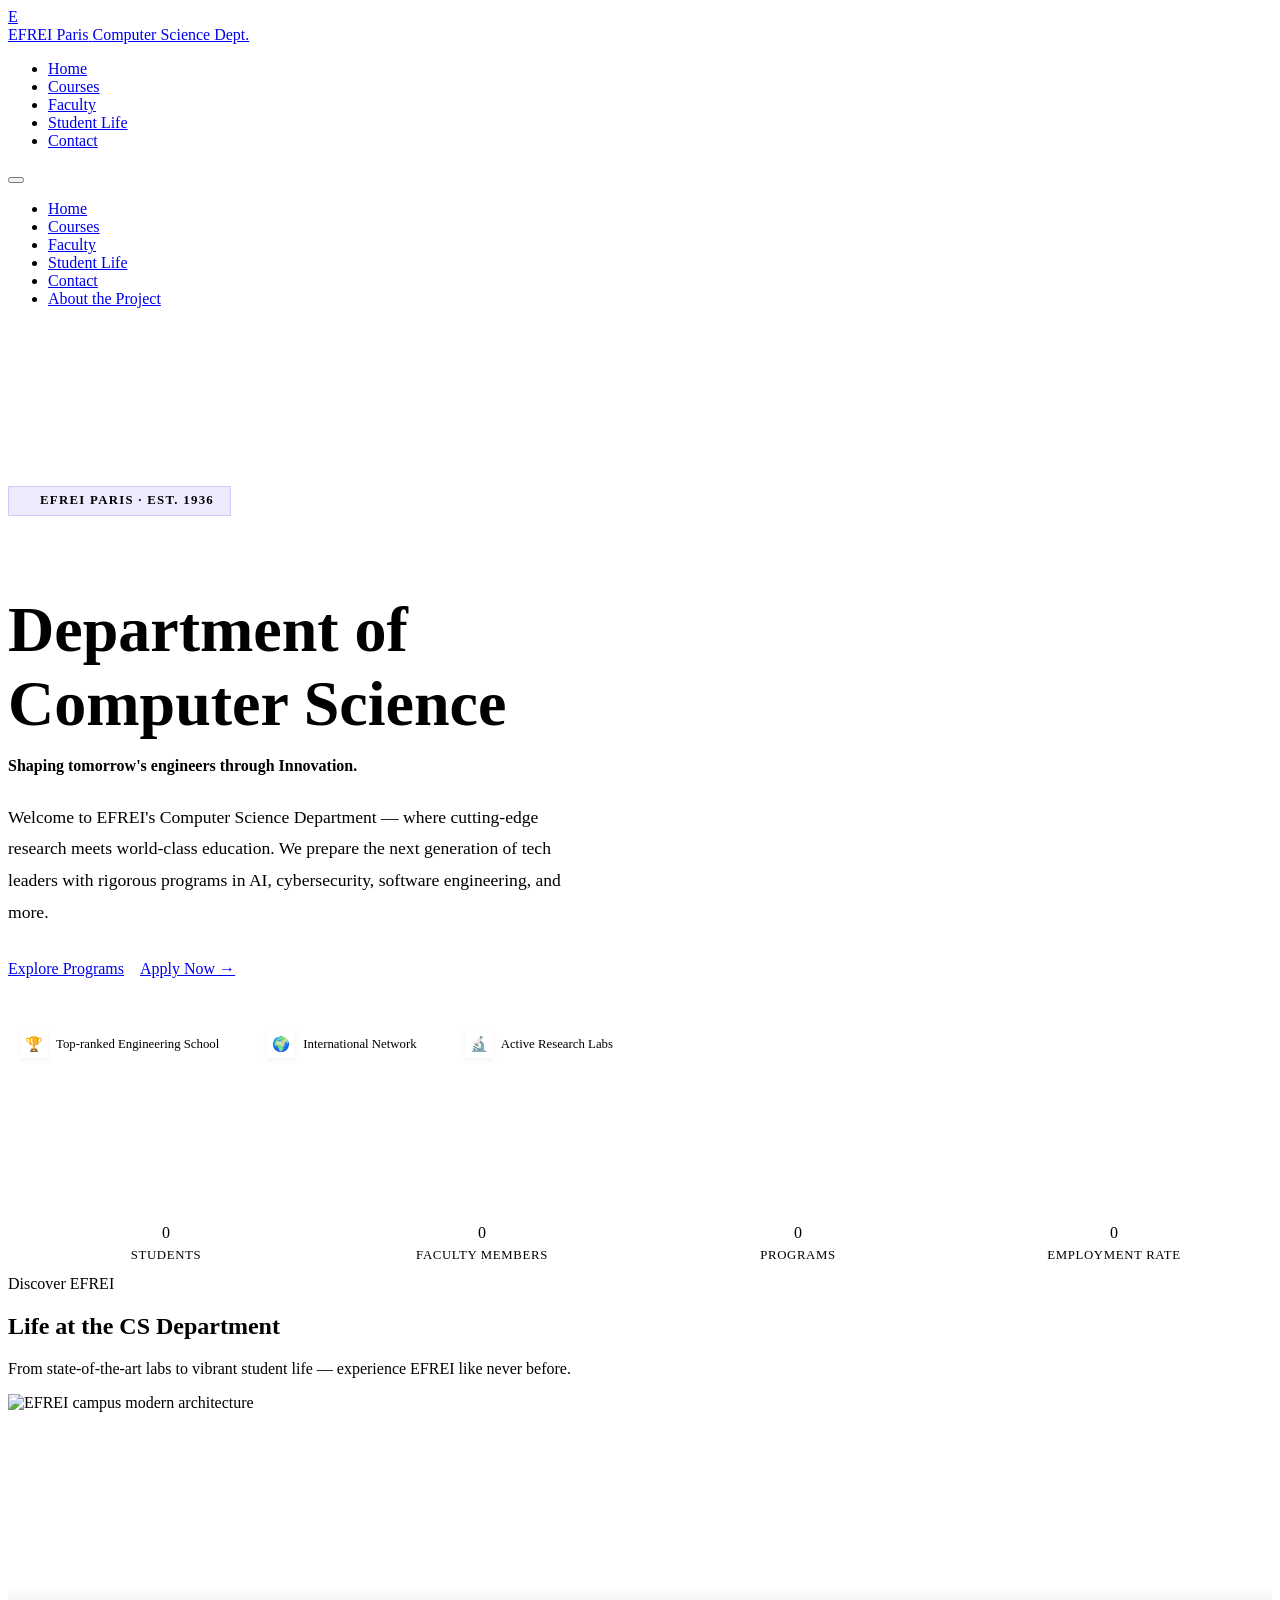
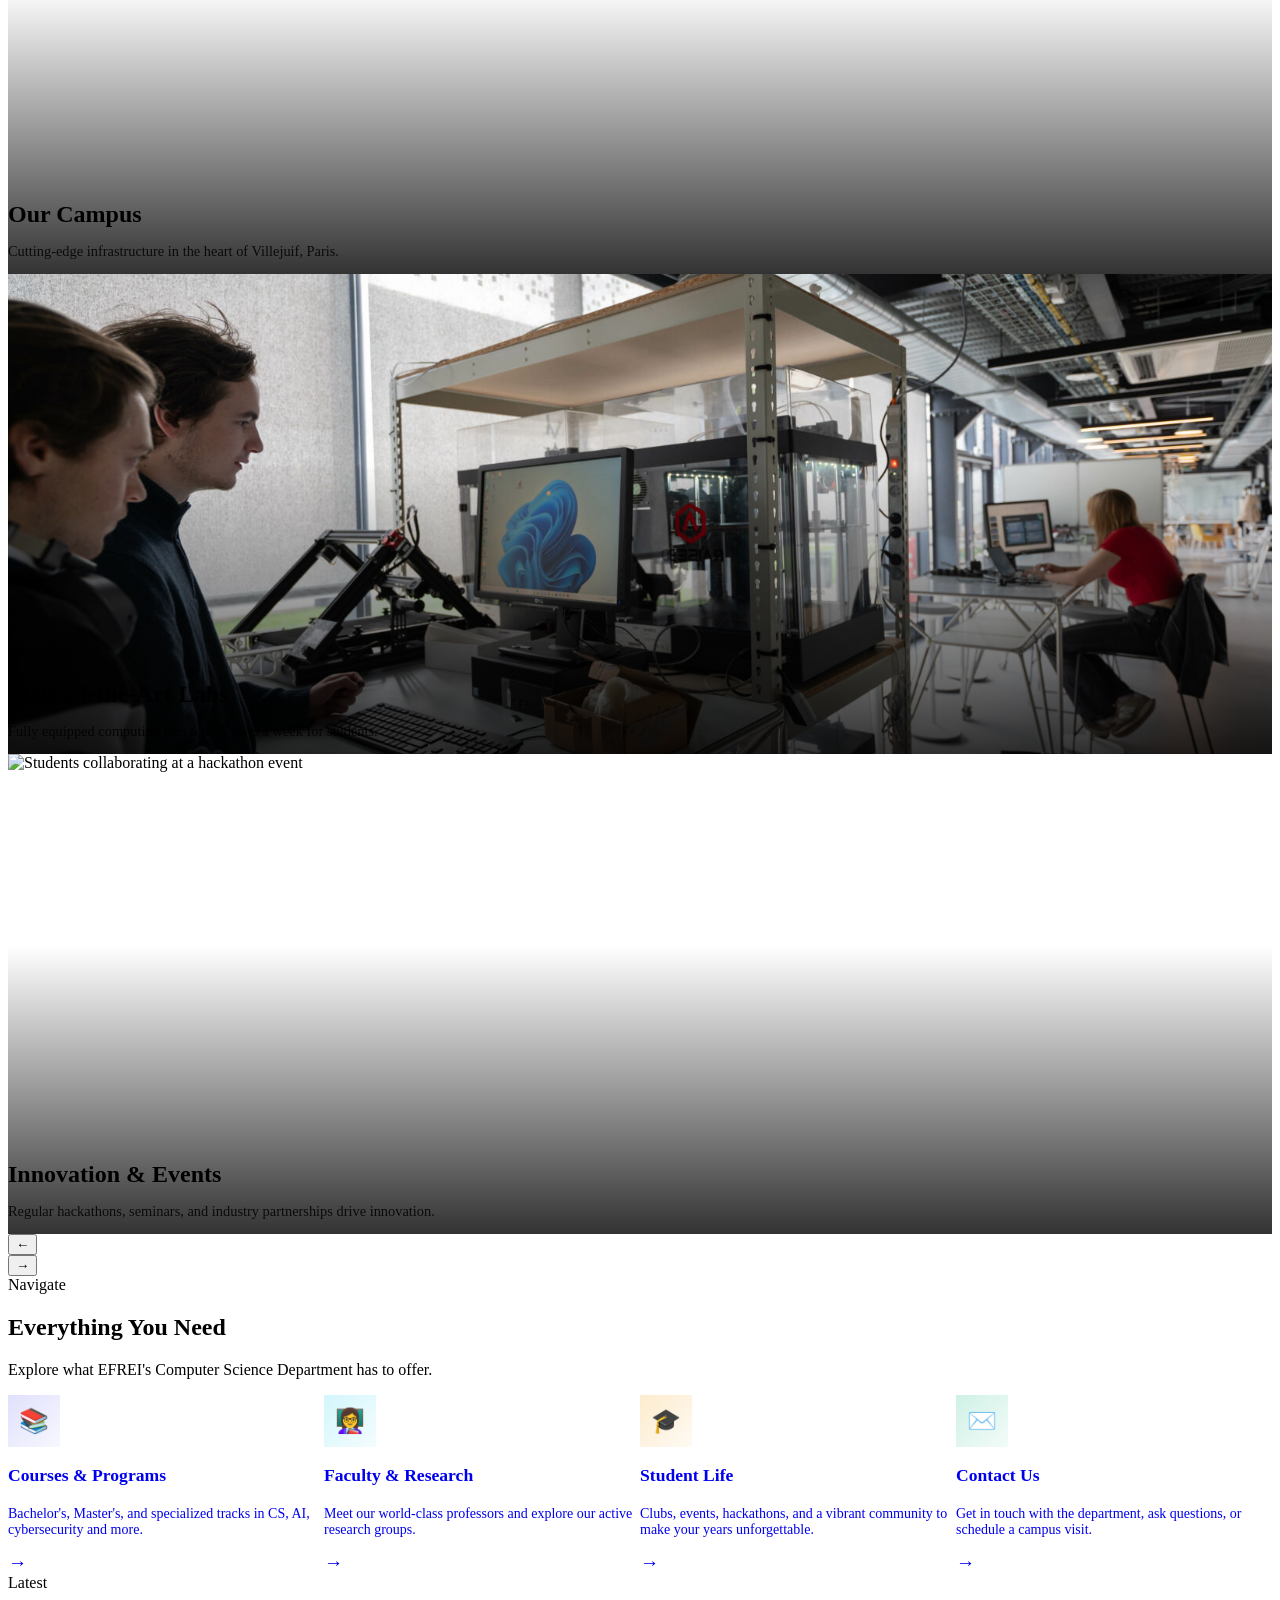
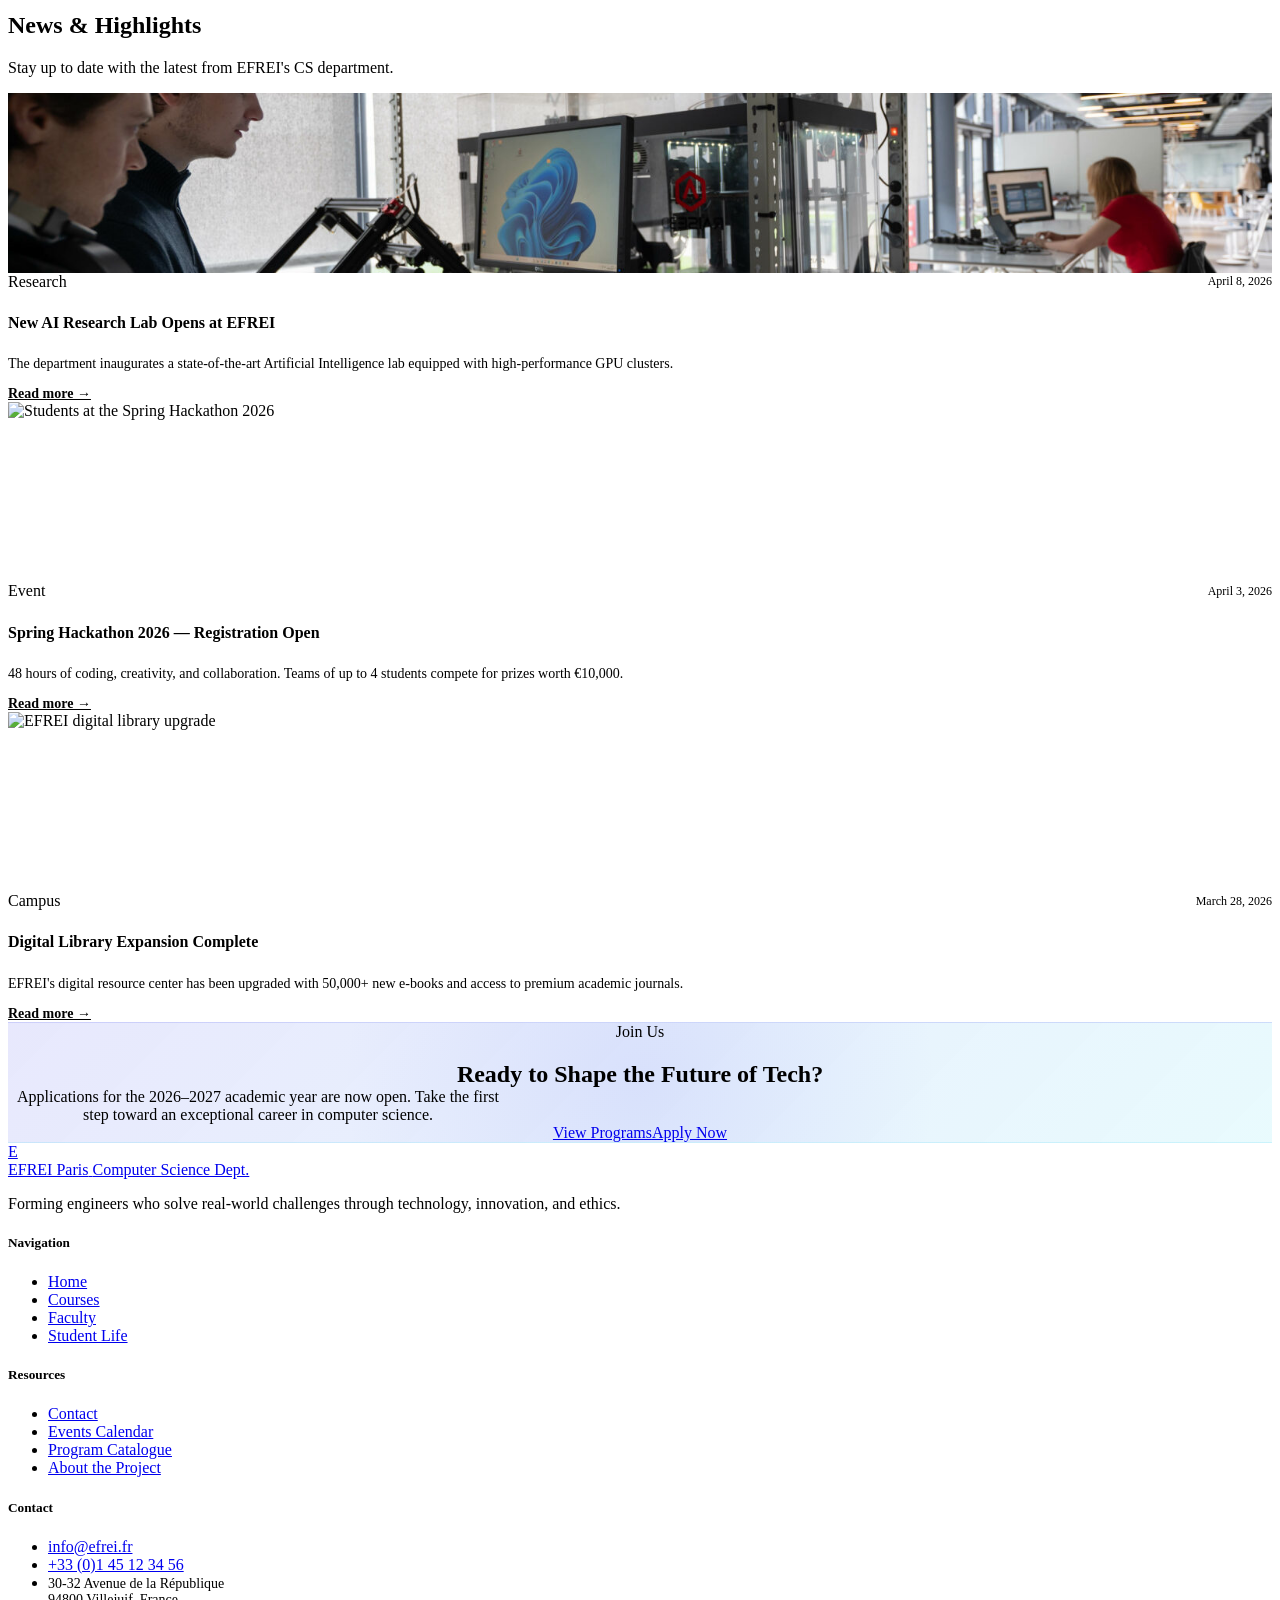
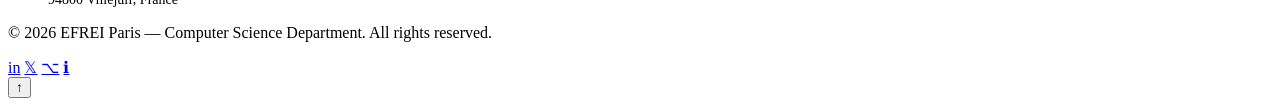
==== index.html @ ef7c69c6 "Update home page carousel image with labwebproject.jpg" ====
<!DOCTYPE html>
<html lang="en">

<head>
  <meta charset="UTF-8">
  <meta name="viewport" content="width=device-width, initial-scale=1.0">
  <meta name="description"
    content="EFREI Paris — Computer Science Department. Discover our programs, faculty, research, and student life at one of France's leading engineering schools.">
  <meta name="keywords" content="EFREI, computer science, engineering, Paris, university, CS programs">
  <meta name="author" content="Mathys CUEVAS--YIM, Erwan WONG">
  <title>EFREI — Computer Science Department</title>
  <link rel="stylesheet" href="assets/css/style.css">
  <link rel="stylesheet" href="assets/css/animations.css">
  <link rel="stylesheet" href="assets/css/responsive.css">
  <style>
    /* ---- HOME-SPECIFIC STYLES ---- */

    /* Hero */
    .hero {
      min-height: 100vh;
      display: flex;
      align-items: center;
      position: relative;
      overflow: hidden;
      background: #ffffff;
    }

    .hero-bg {
      position: absolute;
      inset: 0;
      background-image: url('assets/images/Campus.png');
      background-size: cover;
      background-position: center;
      opacity: 1;
      z-index: 0;
    }

    .hero-bg-gradient {
      position: absolute;
      inset: 0;
      background: linear-gradient(90deg,
          rgba(255, 255, 255, 0.95) 0%,
          rgba(255, 255, 255, 0.7) 40%,
          rgba(255, 255, 255, 0.3) 100%);
      z-index: 1;
    }

    .hero-content {
      position: relative;
      z-index: 2;
      padding: calc(var(--header-height) + 3rem) 0 3rem;
      width: 100%;
    }

    .hero-content-inner {
      max-width: 700px;
    }

    .hero-label {
      display: inline-flex;
      align-items: center;
      gap: 0.5rem;
      padding: 0.4rem 1rem;
      background: rgba(99, 102, 241, 0.12);
      border: 1px solid rgba(99, 102, 241, 0.25);
      border-radius: var(--radius-full);
      font-size: 0.8rem;
      font-weight: 600;
      color: var(--color-primary-light);
      text-transform: uppercase;
      letter-spacing: 0.1em;
      margin-bottom: 1.5rem;
    }

    .hero-label-dot {
      width: 7px;
      height: 7px;
      border-radius: 50%;
      background: var(--color-accent);
      animation: pulseDot 2s ease infinite;
    }

    .hero-title {
      margin-bottom: 0.5rem;
      font-size: clamp(2.4rem, 6vw, 4rem);
      text-shadow: 0 1px 2px rgba(255, 255, 255, 0.8), 0 0 15px rgba(255, 255, 255, 0.5);
    }

    .hero-typed-line {
      min-height: 1.3em;
      color: var(--color-primary);
      font-weight: 600;
      text-shadow: 0 0 10px rgba(255, 255, 255, 0.8);
    }

    .hero-desc {
      font-size: 1.1rem;
      line-height: 1.8;
      margin: 1.5rem 0 2rem;
      max-width: 560px;
      text-shadow: 0 0 10px rgba(255, 255, 255, 0.8);
      font-weight: 500;
      color: var(--text-primary);
    }

    .hero-actions {
      display: flex;
      align-items: center;
      gap: 1rem;
      flex-wrap: wrap;
      margin-bottom: 3rem;
    }

    .hero-badge-row {
      display: flex;
      gap: 1.5rem;
      align-items: center;
      flex-wrap: wrap;
    }

    .hero-badge {
      display: flex;
      align-items: center;
      gap: 0.5rem;
      font-size: 0.8rem;
      color: var(--text-primary);
      background: rgba(255, 255, 255, 0.7);
      padding: 0.25rem 0.75rem;
      border-radius: var(--radius-full);
      backdrop-filter: blur(4px);
      -webkit-backdrop-filter: blur(4px);
      border: 1px solid var(--glass-border);
    }

    .hero-badge-icon {
      width: 28px;
      height: 28px;
      border-radius: var(--radius-sm);
      background: #fff;
      border: 1px solid var(--glass-border);
      display: flex;
      align-items: center;
      justify-content: center;
      font-size: 0.9rem;
      box-shadow: 0 2px 5px rgba(0,0,0,0.05);
    }

    /* Stats section */
    .stats-section {
      background: var(--bg-secondary);
      border-top: 1px solid var(--glass-border);
      border-bottom: 1px solid var(--glass-border);
      padding: var(--space-xl) 0;
    }

    .hero-stats {
      display: grid;
      grid-template-columns: repeat(4, 1fr);
      gap: var(--space-lg);
    }

    .stat-item {
      text-align: center;
      padding: var(--space-lg);
      border-radius: var(--radius-lg);
      background: var(--glass);
      border: 1px solid var(--glass-border);
      transition: all var(--transition-base);
    }

    .stat-item:hover {
      border-color: rgba(99, 102, 241, 0.3);
      background: rgba(99, 102, 241, 0.05);
      transform: translateY(-4px);
    }

    .stat-label {
      font-size: 0.8rem;
      color: var(--text-muted);
      margin-top: 0.35rem;
      text-transform: uppercase;
      letter-spacing: 0.05em;
    }

    /* Carousel section */
    .carousel-section {
      padding: var(--space-3xl) 0;
      background: var(--bg-primary);
    }

    .carousel-slide-content {
      position: relative;
      height: 480px;
      overflow: hidden;
      border-radius: var(--radius-xl);
    }

    .carousel-slide-content img {
      width: 100%;
      height: 100%;
      object-fit: cover;
    }

    .carousel-slide-overlay {
      position: absolute;
      inset: 0;
      background: linear-gradient(to top, rgba(0, 0, 0, 0.8) 0%, transparent 60%);
      display: flex;
      align-items: flex-end;
      padding: var(--space-xl);
    }

    .carousel-slide-text h3 {
      font-size: 1.5rem;
      margin-bottom: 0.35rem;
    }

    .carousel-slide-text p {
      font-size: 0.9rem;
      opacity: 0.85;
    }

    /* Quick Links */
    .quick-links-section {
      padding: var(--space-3xl) 0;
      background: var(--bg-secondary);
    }

    .quick-links-grid {
      display: grid;
      grid-template-columns: repeat(4, 1fr);
      gap: var(--space-lg);
    }

    .quick-link-card {
      display: flex;
      flex-direction: column;
      align-items: flex-start;
      padding: var(--space-xl) var(--space-lg);
      background: var(--surface);
      border: 1px solid var(--glass-border);
      border-radius: var(--radius-lg);
      text-decoration: none;
      transition: all var(--transition-base);
      position: relative;
      overflow: hidden;
    }

    .quick-link-card::before {
      content: '';
      position: absolute;
      inset: 0;
      background: linear-gradient(135deg, rgba(99, 102, 241, 0.08), transparent);
      opacity: 0;
      transition: opacity var(--transition-base);
    }

    .quick-link-card:hover {
      transform: translateY(-8px);
      border-color: rgba(99, 102, 241, 0.4);
      box-shadow: var(--shadow-lg), var(--shadow-glow);
    }

    .quick-link-card:hover::before {
      opacity: 1;
    }

    .quick-link-icon {
      width: 52px;
      height: 52px;
      border-radius: var(--radius-md);
      display: flex;
      align-items: center;
      justify-content: center;
      font-size: 1.5rem;
      margin-bottom: var(--space-md);
    }

    .quick-link-card h3 {
      font-size: 1.1rem;
      margin-bottom: 0.4rem;
      position: relative;
    }

    .quick-link-card p {
      font-size: 0.875rem;
      position: relative;
      flex: 1;
    }

    .quick-link-arrow {
      margin-top: var(--space-md);
      color: var(--color-primary-light);
      font-size: 1.2rem;
      transition: transform var(--transition-base);
      position: relative;
    }

    .quick-link-card:hover .quick-link-arrow {
      transform: translateX(6px);
    }

    /* News / highlights */
    .news-section {
      padding: var(--space-3xl) 0;
      background: var(--bg-primary);
    }

    .news-card {
      background: var(--surface);
      border: 1px solid var(--glass-border);
      border-radius: var(--radius-lg);
      overflow: hidden;
      transition: all var(--transition-base);
      display: flex;
      flex-direction: column;
    }

    .news-card:hover {
      transform: translateY(-6px);
      box-shadow: var(--shadow-lg), var(--shadow-glow);
      border-color: rgba(99, 102, 241, 0.3);
    }

    .news-card-img {
      width: 100%;
      height: 180px;
      object-fit: cover;
    }

    .news-card-body {
      padding: var(--space-lg);
      flex: 1;
      display: flex;
      flex-direction: column;
    }

    .news-meta {
      display: flex;
      align-items: center;
      justify-content: space-between;
      margin-bottom: var(--space-sm);
    }

    .news-date {
      font-size: 0.75rem;
      color: var(--text-muted);
    }

    .news-card-body h4 {
      margin-bottom: 0.5rem;
      font-size: 1rem;
      line-height: 1.4;
    }

    .news-card-body p {
      font-size: 0.875rem;
      flex: 1;
    }

    .news-read-more {
      margin-top: var(--space-md);
      font-size: 0.875rem;
      font-weight: 600;
      color: var(--color-primary-light);
      display: inline-flex;
      align-items: center;
      gap: 0.35rem;
      transition: gap var(--transition-fast);
    }

    .news-card:hover .news-read-more {
      gap: 0.65rem;
    }

    /* CTA banner */
    .cta-banner {
      padding: var(--space-3xl) 0;
      background: linear-gradient(135deg, rgba(99, 102, 241, 0.15) 0%, rgba(34, 211, 238, 0.1) 100%);
      border-top: 1px solid rgba(99, 102, 241, 0.2);
      border-bottom: 1px solid rgba(34, 211, 238, 0.15);
      text-align: center;
      position: relative;
      overflow: hidden;
    }

    .cta-banner::before {
      content: '';
      position: absolute;
      top: 50%;
      left: 50%;
      transform: translate(-50%, -50%);
      width: 600px;
      height: 600px;
      background: radial-gradient(circle, rgba(99, 102, 241, 0.12), transparent 70%);
      pointer-events: none;
    }

    .cta-banner-content {
      position: relative;
      z-index: 1;
    }

    .cta-banner h2 {
      margin-bottom: var(--space-md);
    }

    .cta-banner p {
      max-width: 500px;
      margin: 0 auto var(--space-xl);
    }

    .cta-banner-actions {
      display: flex;
      align-items: center;
      justify-content: center;
      gap: var(--space-md);
      flex-wrap: wrap;
    }
  </style>
</head>

<body>

  <!-- Scroll Progress -->
  <div id="scroll-progress" role="progressbar" aria-label="Page scroll progress"></div>

  <!-- ===== HEADER ===== -->
  <header id="site-header">
    <div class="container header-inner">

      <a href="index.html" class="site-logo" aria-label="EFREI Computer Science Department Home">
        <div class="logo-mark" aria-hidden="true">E</div>
        <div class="logo-text">
          <span class="logo-title">EFREI Paris</span>
          <span class="logo-sub">Computer Science Dept.</span>
        </div>
      </a>

      <nav class="main-nav" aria-label="Main navigation">
        <ul>
          <li><a href="index.html" class="active">Home</a></li>
          <li><a href="pages/courses.html">Courses</a></li>
          <li><a href="pages/faculty.html">Faculty</a></li>
          <li><a href="pages/student-life.html">Student Life</a></li>
          <li><a href="pages/contact.html">Contact</a></li>
        </ul>
      </nav>

      <button class="hamburger" id="hamburger" aria-label="Open navigation menu" aria-expanded="false"
        aria-controls="mobile-nav">
        <span></span><span></span><span></span>
      </button>

    </div>
  </header>

  <!-- Mobile Nav -->
  <nav class="mobile-nav" id="mobile-nav" aria-label="Mobile navigation">
    <ul>
      <li><a href="index.html" class="active">Home</a></li>
      <li><a href="pages/courses.html">Courses</a></li>
      <li><a href="pages/faculty.html">Faculty</a></li>
      <li><a href="pages/student-life.html">Student Life</a></li>
      <li><a href="pages/contact.html">Contact</a></li>
      <li><a href="pages/about.html">About the Project</a></li>
    </ul>
  </nav>

  <!-- ===== HERO ===== -->
  <main>
    <section class="hero" aria-label="Hero section">
      <div class="hero-bg" aria-hidden="true"></div>
      <div class="hero-bg-gradient" aria-hidden="true"></div>

      <!-- Animated orbs -->
      <div class="hero-orb hero-orb-1" aria-hidden="true"></div>
      <div class="hero-orb hero-orb-2" aria-hidden="true"></div>
      <div class="hero-orb hero-orb-3" aria-hidden="true"></div>

      <!-- Floating shapes -->
      <div class="float-shape float-shape-1" aria-hidden="true"></div>
      <div class="float-shape float-shape-2" aria-hidden="true"></div>
      <div class="float-shape float-shape-3" aria-hidden="true"></div>

      <div class="container hero-content">
        <div class="hero-content-inner">

          <div class="hero-label hero-animate-1">
            <span class="hero-label-dot" aria-hidden="true"></span>
            EFREI Paris · Est. 1936
          </div>

          <h1 class="hero-title hero-animate-2">
            Department of<br>
            <span class="animated-gradient-text">Computer Science</span>
          </h1>

          <p class="hero-typed-line hero-animate-2" aria-live="polite">
            Shaping tomorrow's engineers through
            <span id="typing-target" class="typing-cursor" aria-hidden="true">Innovation.</span>
          </p>

          <p class="hero-desc hero-animate-3">
            Welcome to EFREI's Computer Science Department — where cutting-edge research meets
            world-class education. We prepare the next generation of tech leaders with rigorous
            programs in AI, cybersecurity, software engineering, and more.
          </p>

          <div class="hero-actions hero-animate-4">
            <a href="pages/courses.html" class="btn btn-primary">Explore Programs</a>
            <a href="pages/contact.html" class="btn btn-outline">Apply Now →</a>
          </div>

          <div class="hero-badge-row hero-animate-5">
            <div class="hero-badge">
              <span class="hero-badge-icon" aria-hidden="true">🏆</span>
              <span>Top-ranked Engineering School</span>
            </div>
            <div class="hero-badge">
              <span class="hero-badge-icon" aria-hidden="true">🌍</span>
              <span>International Network</span>
            </div>
            <div class="hero-badge">
              <span class="hero-badge-icon" aria-hidden="true">🔬</span>
              <span>Active Research Labs</span>
            </div>
          </div>

        </div>
      </div>
    </section>

    <!-- ===== STATS ===== -->
    <section class="stats-section" aria-label="Department statistics">
      <div class="container">
        <div class="hero-stats">

          <div class="stat-item reveal">
            <span class="stat-number" data-target="3200" data-suffix="+" aria-label="3200 plus students">0</span>
            <p class="stat-label">Students</p>
          </div>

          <div class="stat-item reveal delay-1">
            <span class="stat-number" data-target="120" data-suffix="+" aria-label="120 plus faculty">0</span>
            <p class="stat-label">Faculty Members</p>
          </div>

          <div class="stat-item reveal delay-2">
            <span class="stat-number" data-target="40" data-suffix="+" aria-label="40 plus programs">0</span>
            <p class="stat-label">Programs</p>
          </div>

          <div class="stat-item reveal delay-3">
            <span class="stat-number" data-target="95" data-suffix="%" aria-label="95 percent employment rate">0</span>
            <p class="stat-label">Employment Rate</p>
          </div>

        </div>
      </div>
    </section>

    <!-- ===== CAROUSEL ===== -->
    <section class="carousel-section" aria-label="Campus gallery">
      <div class="container">
        <div class="section-header reveal">
          <span class="section-label">Discover EFREI</span>
          <h2 class="section-title">Life at the <span>CS Department</span></h2>
          <p class="section-desc">From state-of-the-art labs to vibrant student life — experience EFREI like never
            before.</p>
        </div>

        <div class="carousel-wrapper" role="region" aria-label="Campus image carousel" tabindex="0">
          <div class="carousel-track">

            <div class="carousel-slide" role="group" aria-label="Slide 1 of 3">
              <div class="carousel-slide-content">
                <img src="assets/images/Campus.png" alt="EFREI campus modern architecture" loading="lazy">
                <div class="carousel-slide-overlay">
                  <div class="carousel-slide-text">
                    <h3>Our Campus</h3>
                    <p>Cutting-edge infrastructure in the heart of Villejuif, Paris.</p>
                  </div>
                </div>
              </div>
            </div>

            <div class="carousel-slide" role="group" aria-label="Slide 2 of 3">
              <div class="carousel-slide-content">
                <img src="assets/images/labwebproject.jpg" alt="Modern CS laboratory with students coding" loading="lazy">
                <div class="carousel-slide-overlay">
                  <div class="carousel-slide-text">
                    <h3>State-of-the-Art Labs</h3>
                    <p>Fully equipped computing labs open 7 days a week for students.</p>
                  </div>
                </div>
              </div>
            </div>

            <div class="carousel-slide" role="group" aria-label="Slide 3 of 3">
              <div class="carousel-slide-content">
                <img src="assets/images/student_hackathon.png" alt="Students collaborating at a hackathon event"
                  loading="lazy">
                <div class="carousel-slide-overlay">
                  <div class="carousel-slide-text">
                    <h3>Innovation &amp; Events</h3>
                    <p>Regular hackathons, seminars, and industry partnerships drive innovation.</p>
                  </div>
                </div>
              </div>
            </div>

          </div>
        </div>

        <div class="carousel-controls" aria-label="Carousel controls">
          <button class="carousel-btn carousel-btn-prev" aria-label="Previous slide">&#8592;</button>
          <div class="carousel-dots" role="tablist" aria-label="Carousel slide indicators"></div>
          <button class="carousel-btn carousel-btn-next" aria-label="Next slide">&#8594;</button>
        </div>

      </div>
    </section>

    <!-- ===== QUICK LINKS ===== -->
    <section class="quick-links-section" aria-label="Quick navigation">
      <div class="container">
        <div class="section-header reveal">
          <span class="section-label">Navigate</span>
          <h2 class="section-title">Everything You <span>Need</span></h2>
          <p class="section-desc">Explore what EFREI's Computer Science Department has to offer.</p>
        </div>

        <div class="quick-links-grid">

          <a href="pages/courses.html" class="quick-link-card tilt-card reveal">
            <div class="quick-link-icon"
              style="background: linear-gradient(135deg, rgba(99,102,241,0.2), rgba(99,102,241,0.05));"
              aria-hidden="true">📚</div>
            <h3>Courses &amp; Programs</h3>
            <p>Bachelor's, Master's, and specialized tracks in CS, AI, cybersecurity and more.</p>
            <span class="quick-link-arrow" aria-hidden="true">→</span>
          </a>

          <a href="pages/faculty.html" class="quick-link-card tilt-card reveal delay-1">
            <div class="quick-link-icon"
              style="background: linear-gradient(135deg, rgba(34,211,238,0.2), rgba(34,211,238,0.05));"
              aria-hidden="true">👩‍🏫</div>
            <h3>Faculty &amp; Research</h3>
            <p>Meet our world-class professors and explore our active research groups.</p>
            <span class="quick-link-arrow" aria-hidden="true">→</span>
          </a>

          <a href="pages/student-life.html" class="quick-link-card tilt-card reveal delay-2">
            <div class="quick-link-icon"
              style="background: linear-gradient(135deg, rgba(245,158,11,0.2), rgba(245,158,11,0.05));"
              aria-hidden="true">🎓</div>
            <h3>Student Life</h3>
            <p>Clubs, events, hackathons, and a vibrant community to make your years unforgettable.</p>
            <span class="quick-link-arrow" aria-hidden="true">→</span>
          </a>

          <a href="pages/contact.html" class="quick-link-card tilt-card reveal delay-3">
            <div class="quick-link-icon"
              style="background: linear-gradient(135deg, rgba(16,185,129,0.2), rgba(16,185,129,0.05));"
              aria-hidden="true">✉️</div>
            <h3>Contact Us</h3>
            <p>Get in touch with the department, ask questions, or schedule a campus visit.</p>
            <span class="quick-link-arrow" aria-hidden="true">→</span>
          </a>

        </div>
      </div>
    </section>

    <!-- ===== NEWS ===== -->
    <section class="news-section" aria-label="Latest news and highlights">
      <div class="container">
        <div class="section-header reveal">
          <span class="section-label">Latest</span>
          <h2 class="section-title">News &amp; <span>Highlights</span></h2>
          <p class="section-desc">Stay up to date with the latest from EFREI's CS department.</p>
        </div>

        <div class="grid-3">

          <article class="news-card reveal">
            <img src="assets/images/labwebproject.jpg" alt="Students working in AI research lab" class="news-card-img"
              loading="lazy">
            <div class="news-card-body">
              <div class="news-meta">
                <span class="tag tag-primary">Research</span>
                <span class="news-date">April 8, 2026</span>
              </div>
              <h4>New AI Research Lab Opens at EFREI</h4>
              <p>The department inaugurates a state-of-the-art Artificial Intelligence lab equipped with
                high-performance GPU clusters.</p>
              <a href="pages/faculty.html" class="news-read-more">Read more →</a>
            </div>
          </article>

          <article class="news-card reveal delay-1">
            <img src="assets/images/student_hackathon.png" alt="Students at the Spring Hackathon 2026"
              class="news-card-img" loading="lazy">
            <div class="news-card-body">
              <div class="news-meta">
                <span class="tag tag-accent">Event</span>
                <span class="news-date">April 3, 2026</span>
              </div>
              <h4>Spring Hackathon 2026 — Registration Open</h4>
              <p>48 hours of coding, creativity, and collaboration. Teams of up to 4 students compete for prizes worth
                €10,000.</p>
              <a href="pages/student-life.html" class="news-read-more">Read more →</a>
            </div>
          </article>

          <article class="news-card reveal delay-2">
            <img src="assets/images/campus_library.png" alt="EFREI digital library upgrade" class="news-card-img"
              loading="lazy">
            <div class="news-card-body">
              <div class="news-meta">
                <span class="tag tag-gold">Campus</span>
                <span class="news-date">March 28, 2026</span>
              </div>
              <h4>Digital Library Expansion Complete</h4>
              <p>EFREI's digital resource center has been upgraded with 50,000+ new e-books and access to premium
                academic journals.</p>
              <a href="pages/student-life.html" class="news-read-more">Read more →</a>
            </div>
          </article>

        </div>
      </div>
    </section>

    <!-- ===== CTA BANNER ===== -->
    <section class="cta-banner" aria-label="Call to action — Apply to EFREI">
      <div class="container">
        <div class="cta-banner-content reveal">
          <span class="section-label">Join Us</span>
          <h2 class="mt-md">Ready to Shape the <span class="gradient-text">Future of Tech?</span></h2>
          <p class="mt-md">Applications for the 2026–2027 academic year are now open. Take the first step toward an
            exceptional career in computer science.</p>
          <div class="cta-banner-actions mt-xl">
            <a href="pages/courses.html" class="btn btn-primary">View Programs</a>
            <a href="pages/contact.html" class="btn btn-accent">Apply Now</a>
          </div>
        </div>
      </div>
    </section>
  </main>

  <!-- ===== FOOTER ===== -->
  <footer id="site-footer" aria-label="Site footer">
    <div class="container">
      <div class="footer-grid">

        <div class="footer-brand">
          <a href="index.html" class="site-logo" aria-label="EFREI CS Department home">
            <div class="logo-mark" aria-hidden="true">E</div>
            <div class="logo-text">
              <span class="logo-title">EFREI Paris</span>
              <span class="logo-sub">Computer Science Dept.</span>
            </div>
          </a>
          <p>Forming engineers who solve real-world challenges through technology, innovation, and ethics.</p>
        </div>

        <nav class="footer-col" aria-label="Quick links footer navigation">
          <h5>Navigation</h5>
          <ul>
            <li><a href="index.html">Home</a></li>
            <li><a href="pages/courses.html">Courses</a></li>
            <li><a href="pages/faculty.html">Faculty</a></li>
            <li><a href="pages/student-life.html">Student Life</a></li>
          </ul>
        </nav>

        <nav class="footer-col" aria-label="Resources footer navigation">
          <h5>Resources</h5>
          <ul>
            <li><a href="pages/contact.html">Contact</a></li>
            <li><a href="pages/student-life.html">Events Calendar</a></li>
            <li><a href="pages/courses.html">Program Catalogue</a></li>
            <li><a href="pages/about.html">About the Project</a></li>
          </ul>
        </nav>

        <div class="footer-col">
          <h5>Contact</h5>
          <ul>
            <li><a href="mailto:info@efrei.fr">info@efrei.fr</a></li>
            <li><a href="tel:+33145123456">+33 (0)1 45 12 34 56</a></li>
            <li>
              <address style="font-style:normal;color:var(--text-secondary);font-size:0.875rem;">30-32 Avenue de la
                République<br>94800 Villejuif, France</address>
            </li>
          </ul>
        </div>

      </div>

      <div class="footer-bottom">
        <p>&copy; 2026 EFREI Paris — Computer Science Department. All rights reserved.</p>
        <div class="footer-social" aria-label="Social media links">
          <a href="#" class="social-icon" aria-label="LinkedIn">in</a>
          <a href="#" class="social-icon" aria-label="Twitter/X">𝕏</a>
          <a href="#" class="social-icon" aria-label="GitHub">⌥</a>
          <a href="pages/about.html" class="social-icon" aria-label="About the project">ℹ</a>
        </div>
      </div>
    </div>
  </footer>

  <!-- Back to top -->
  <button id="back-to-top" aria-label="Scroll back to top">↑</button>

  <!-- Scripts -->
  <script src="assets/js/nav.js"></script>
  <script src="assets/js/carousel.js"></script>
  <script src="assets/js/animations.js"></script>
  <script src="assets/js/forms.js"></script>

</body>

</html>
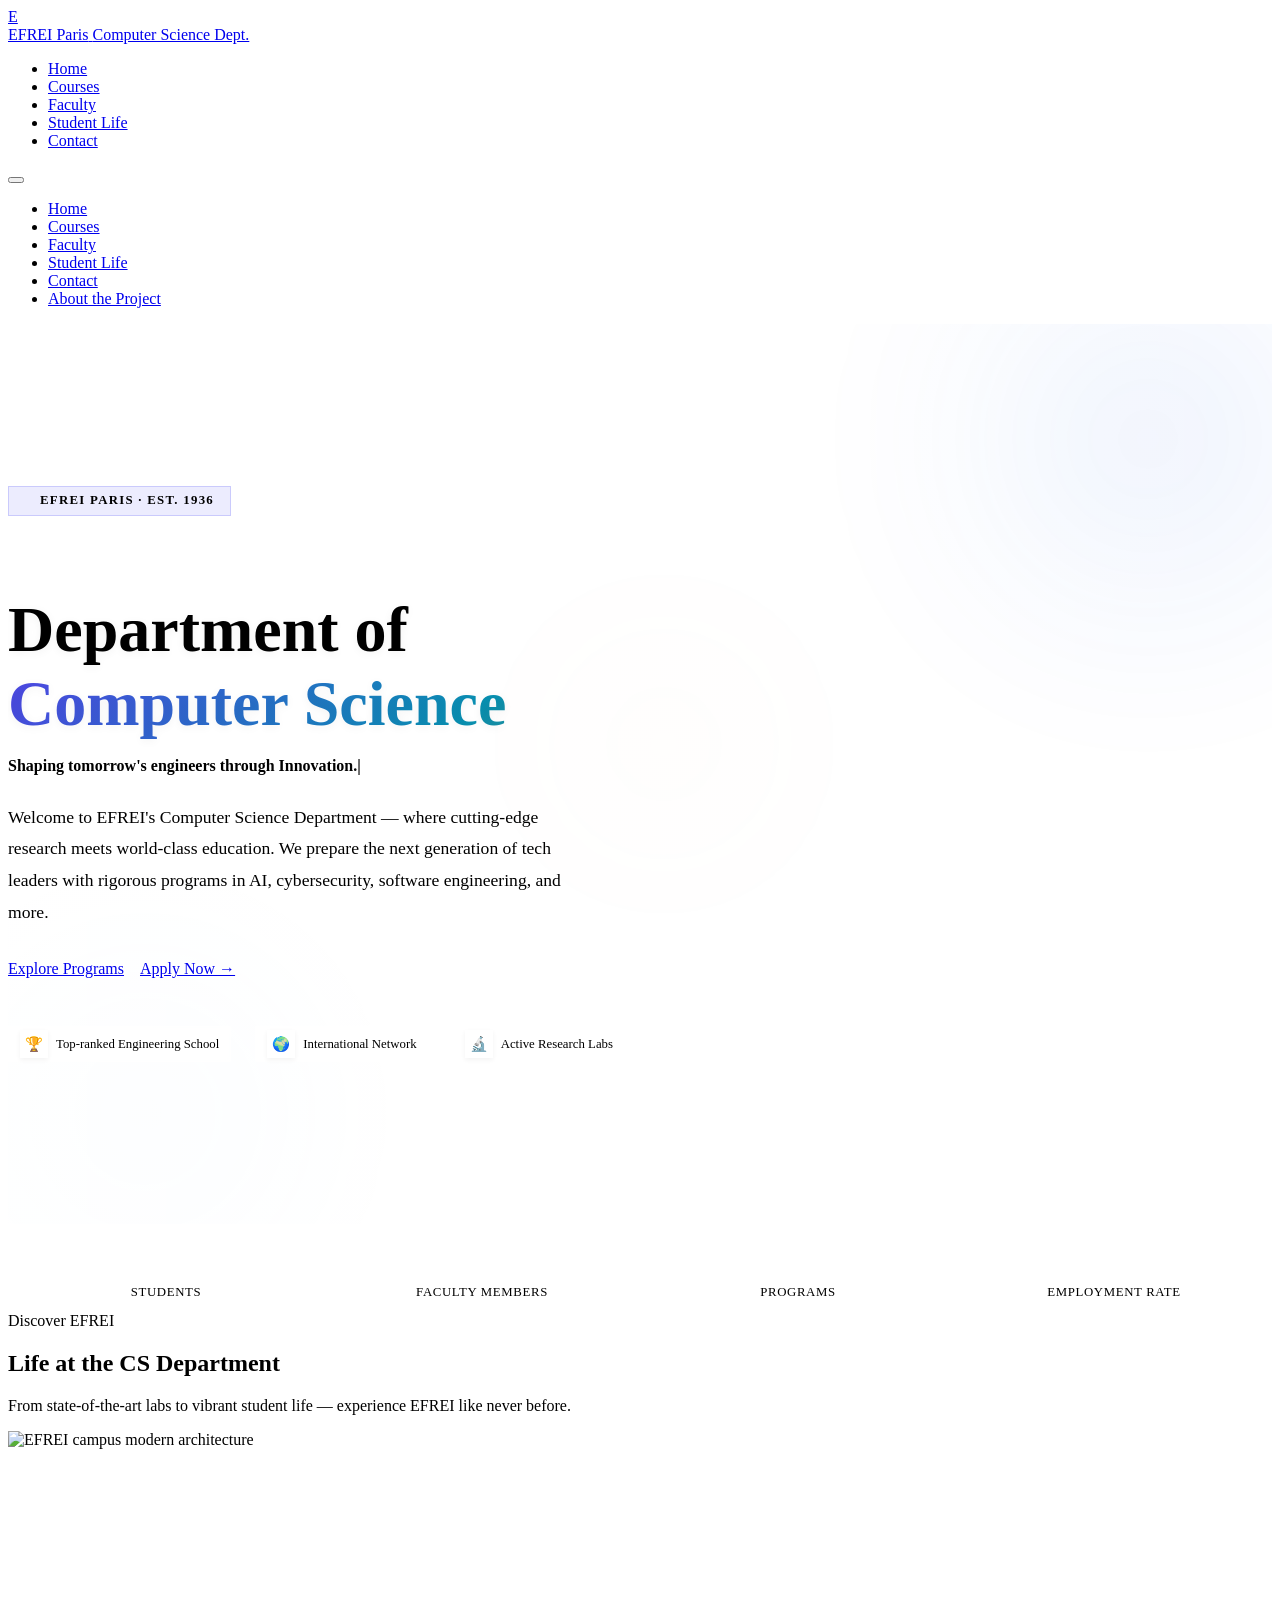
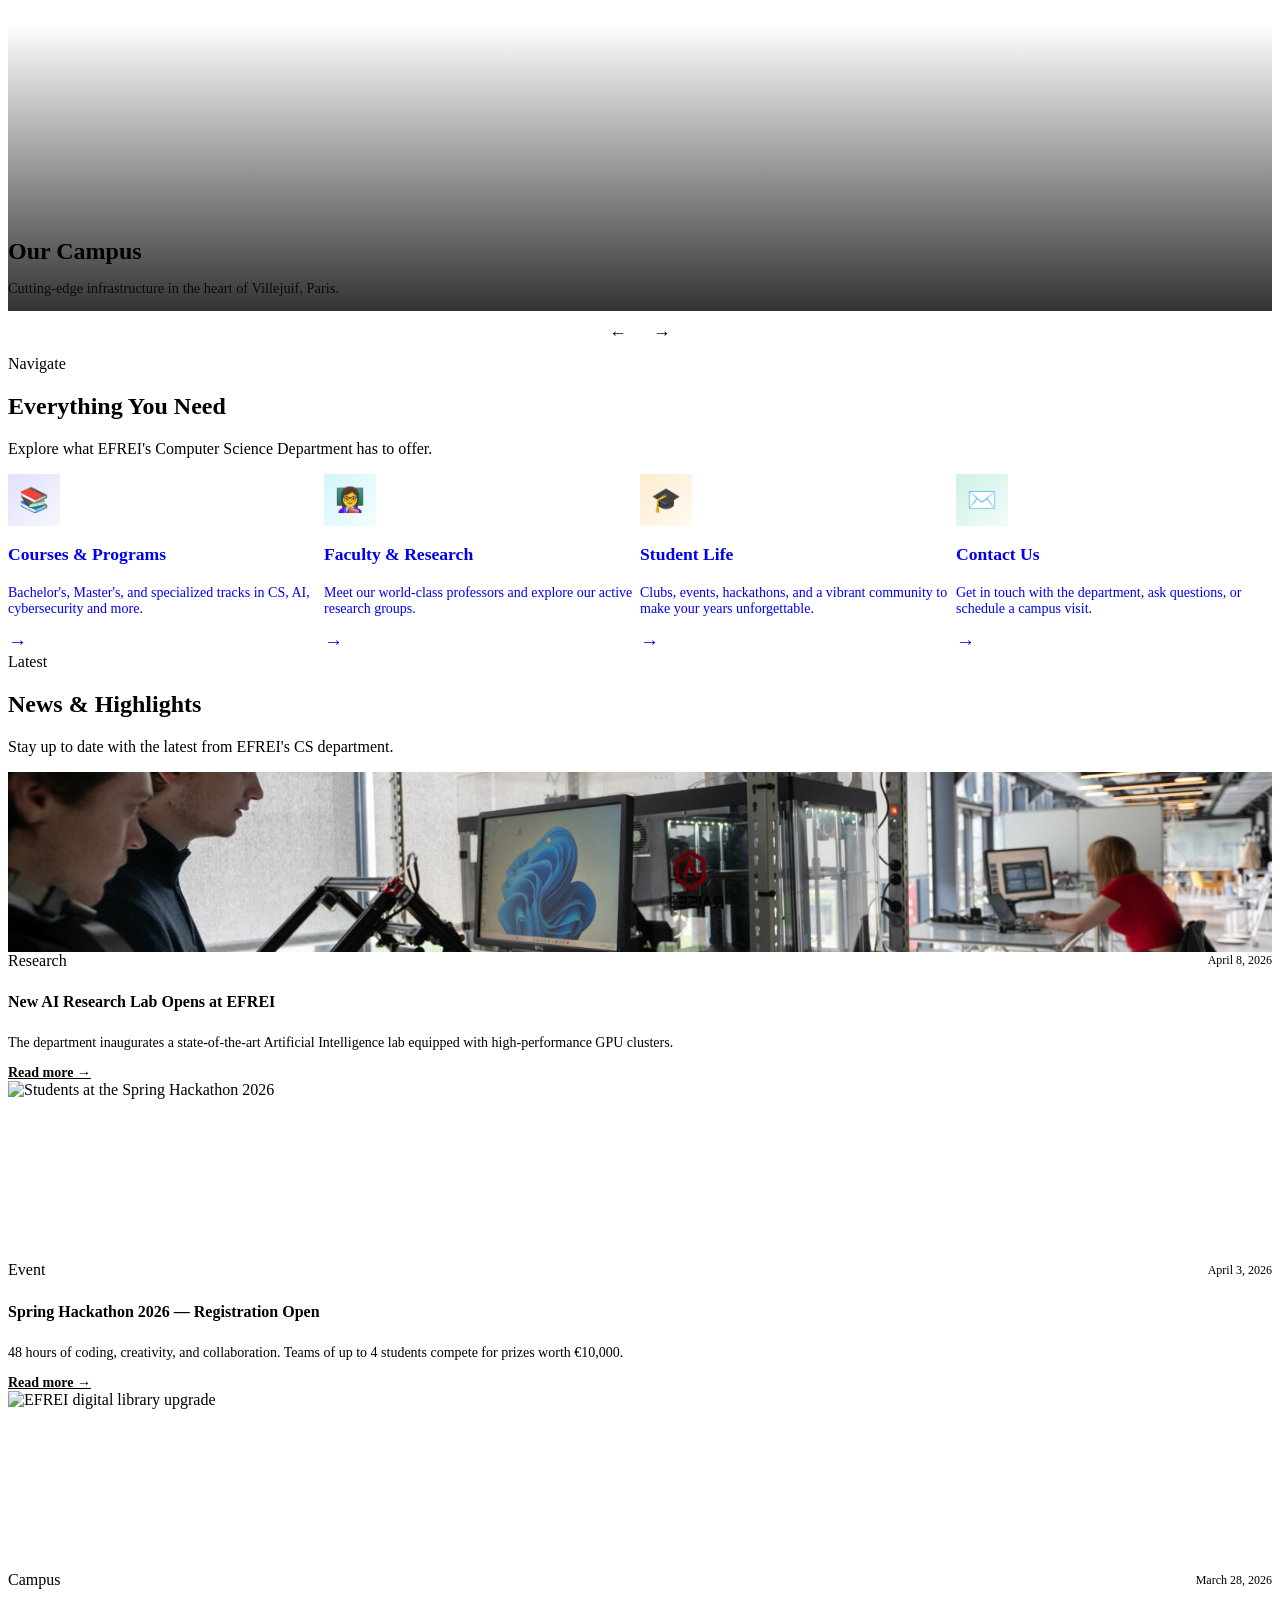
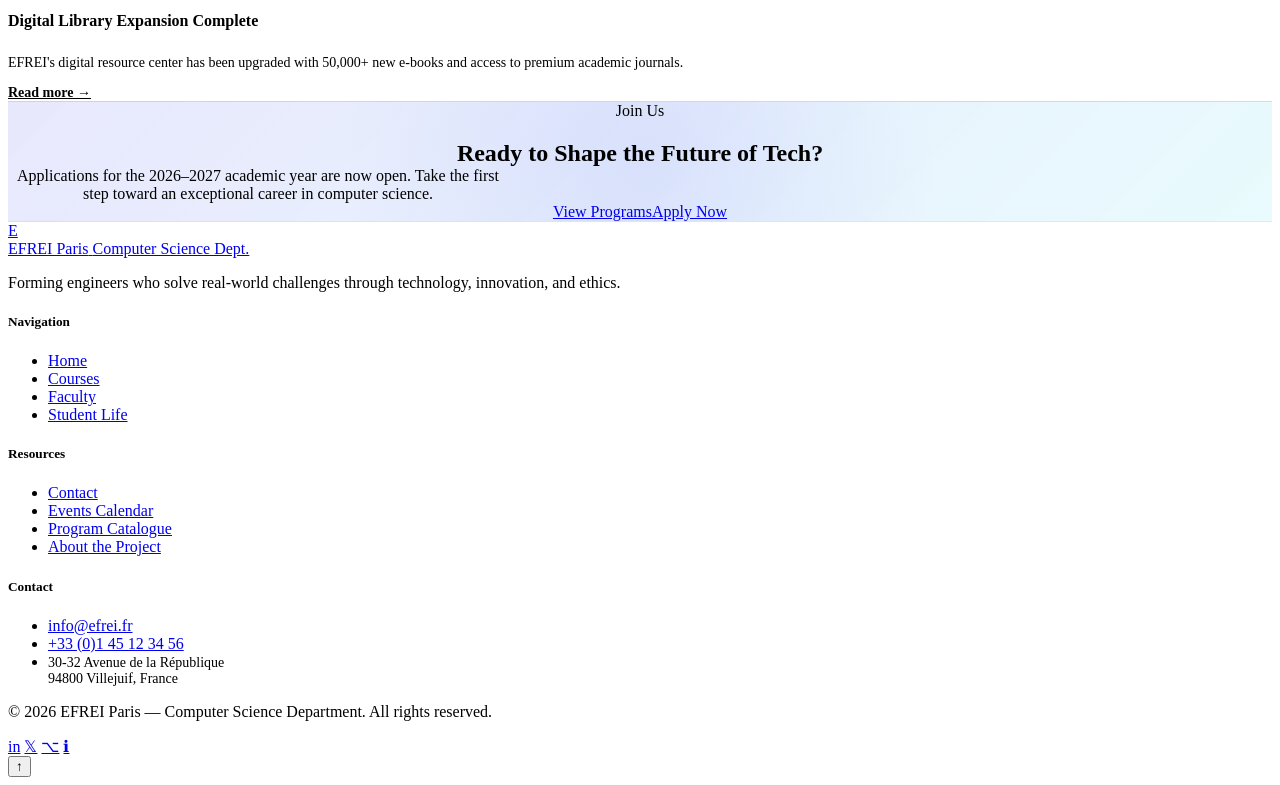
==== commit bd0b2604: "Improve hero section contrast and text visibility" ====
--- a/index.html
+++ b/index.html
@@ -39,9 +39,9 @@
       position: absolute;
       inset: 0;
       background: linear-gradient(90deg,
-          rgba(255, 255, 255, 0.95) 0%,
-          rgba(255, 255, 255, 0.7) 40%,
-          rgba(255, 255, 255, 0.3) 100%);
+          rgba(255, 255, 255, 0.8) 0%,
+          rgba(255, 255, 255, 0.4) 50%,
+          transparent 100%);
       z-index: 1;
     }
 
@@ -83,7 +83,7 @@
     .hero-title {
       margin-bottom: 0.5rem;
       font-size: clamp(2.4rem, 6vw, 4rem);
-      text-shadow: 0 1px 2px rgba(255, 255, 255, 0.8), 0 0 15px rgba(255, 255, 255, 0.5);
+      text-shadow: 0 2px 10px rgba(0, 0, 0, 0.05);
     }
 
     .hero-typed-line {
--- a/assets/css/animations.css
+++ b/assets/css/animations.css
@@ -0,0 +1,563 @@
+/* ===================================================
+   EFREI CS Department — Animations
+   animations.css
+   =================================================== */
+
+/* ---- Keyframes ---- */
+
+@keyframes fadeIn {
+  from { opacity: 0; }
+  to   { opacity: 1; }
+}
+
+@keyframes fadeInUp {
+  from {
+    opacity: 0;
+    transform: translateY(30px);
+  }
+  to {
+    opacity: 1;
+    transform: translateY(0);
+  }
+}
+
+@keyframes fadeInDown {
+  from {
+    opacity: 0;
+    transform: translateY(-12px);
+  }
+  to {
+    opacity: 1;
+    transform: translateY(0);
+  }
+}
+
+@keyframes fadeInLeft {
+  from {
+    opacity: 0;
+    transform: translateX(-30px);
+  }
+  to {
+    opacity: 1;
+    transform: translateX(0);
+  }
+}
+
+@keyframes fadeInRight {
+  from {
+    opacity: 0;
+    transform: translateX(30px);
+  }
+  to {
+    opacity: 1;
+    transform: translateX(0);
+  }
+}
+
+@keyframes scaleIn {
+  from {
+    opacity: 0;
+    transform: scale(0.85);
+  }
+  to {
+    opacity: 1;
+    transform: scale(1);
+  }
+}
+
+@keyframes slideUp {
+  from { transform: translateY(100%); }
+  to   { transform: translateY(0); }
+}
+
+@keyframes float {
+  0%, 100% { transform: translateY(0px); }
+  50%       { transform: translateY(-12px); }
+}
+
+@keyframes floatSlow {
+  0%, 100% { transform: translateY(0px) rotate(0deg); }
+  50%       { transform: translateY(-18px) rotate(3deg); }
+}
+
+@keyframes pulse {
+  0%, 100% { opacity: 1; transform: scale(1); }
+  50%       { opacity: 0.7; transform: scale(0.95); }
+}
+
+@keyframes pulseDot {
+  0%, 100% { transform: scale(1); opacity: 1; }
+  50%       { transform: scale(1.3); opacity: 0.7; }
+}
+
+@keyframes rotateSlow {
+  from { transform: rotate(0deg); }
+  to   { transform: rotate(360deg); }
+}
+
+@keyframes gradientShift {
+  0%   { background-position: 0% 50%; }
+  50%  { background-position: 100% 50%; }
+  100% { background-position: 0% 50%; }
+}
+
+@keyframes shimmer {
+  0%   { transform: translateX(-100%) skewX(-15deg); }
+  100% { transform: translateX(200%) skewX(-15deg); }
+}
+
+@keyframes blink {
+  0%, 100% { border-color: var(--color-primary); }
+  50%       { border-color: transparent; }
+}
+
+@keyframes ripple {
+  0%   { transform: scale(0); opacity: 0.6; }
+  100% { transform: scale(4); opacity: 0; }
+}
+
+@keyframes orb-drift-1 {
+  0%, 100% { transform: translate(0, 0) scale(1); }
+  33%       { transform: translate(40px, -60px) scale(1.05); }
+  66%       { transform: translate(-30px, 30px) scale(0.97); }
+}
+
+@keyframes orb-drift-2 {
+  0%, 100% { transform: translate(0, 0) scale(1); }
+  33%       { transform: translate(-50px, 40px) scale(1.08); }
+  66%       { transform: translate(60px, -20px) scale(0.95); }
+}
+
+@keyframes orb-drift-3 {
+  0%, 100% { transform: translate(0, 0) scale(1); }
+  33%       { transform: translate(20px, 50px) scale(1.03); }
+  66%       { transform: translate(-40px, -30px) scale(1.06); }
+}
+
+@keyframes typewriter {
+  from { width: 0; }
+  to   { width: 100%; }
+}
+
+@keyframes countUp {
+  from { opacity: 0; transform: translateY(10px); }
+  to   { opacity: 1; transform: translateY(0); }
+}
+
+@keyframes progressFill {
+  from { width: 0; }
+}
+
+@keyframes dotBounce {
+  0%, 80%, 100% { transform: scale(0); }
+  40%            { transform: scale(1); }
+}
+
+/* ---- Hero Orbs ---- */
+.hero-orb {
+  position: absolute;
+  border-radius: 50%;
+  filter: blur(100px);
+  pointer-events: none;
+  opacity: 0.45;
+}
+
+.hero-orb-1 {
+  width: 500px;
+  height: 500px;
+  background: radial-gradient(circle, rgba(37, 99, 235, 0.25) 0%, transparent 70%);
+  top: -15%;
+  right: -10%;
+  animation: orb-drift-1 18s ease-in-out infinite;
+}
+
+.hero-orb-2 {
+  width: 400px;
+  height: 400px;
+  background: radial-gradient(circle, rgba(14, 165, 233, 0.15) 0%, transparent 70%);
+  bottom: -10%;
+  left: -5%;
+  animation: orb-drift-2 22s ease-in-out infinite;
+}
+
+.hero-orb-3 {
+  width: 300px;
+  height: 300px;
+  background: radial-gradient(circle, rgba(245, 158, 11, 0.1) 0%, transparent 70%);
+  top: 30%;
+  left: 40%;
+  animation: orb-drift-3 15s ease-in-out infinite;
+}
+
+/* ---- Animated gradient heading ---- */
+.animated-gradient-text {
+  background: linear-gradient(
+    135deg,
+    #4f46e5 0%,
+    #0891b2 30%,
+    #d97706 60%,
+    #4f46e5 100%
+  );
+  background-size: 300% 300%;
+  -webkit-background-clip: text;
+  background-clip: text;
+  -webkit-text-fill-color: transparent;
+  animation: gradientShift 5s ease infinite;
+}
+
+/* ---- Floating decoration shapes ---- */
+.float-shape {
+  position: absolute;
+  pointer-events: none;
+  opacity: 0.05;
+}
+
+.float-shape-1 {
+  width: 80px;
+  height: 80px;
+  border: 2px solid var(--color-primary-light);
+  border-radius: var(--radius-lg);
+  top: 20%;
+  right: 8%;
+  animation: floatSlow 8s ease-in-out infinite;
+  transform-origin: center;
+}
+
+.float-shape-2 {
+  width: 50px;
+  height: 50px;
+  border: 2px solid var(--color-accent);
+  border-radius: 50%;
+  bottom: 25%;
+  right: 15%;
+  animation: float 6s ease-in-out infinite 1s;
+}
+
+.float-shape-3 {
+  width: 120px;
+  height: 2px;
+  background: linear-gradient(90deg, transparent, var(--color-primary-light), transparent);
+  top: 60%;
+  left: 5%;
+  animation: float 10s ease-in-out infinite 2s;
+}
+
+/* ---- Shimmer effect on cards ---- */
+.shimmer-card {
+  position: relative;
+  overflow: hidden;
+}
+
+.shimmer-card::before {
+  content: '';
+  position: absolute;
+  top: 0;
+  left: 0;
+  width: 50%;
+  height: 100%;
+  background: linear-gradient(
+    90deg,
+    transparent,
+    rgba(37, 99, 235, 0.04),
+    transparent
+  );
+  opacity: 0;
+  transform: translateX(-100%) skewX(-15deg);
+  pointer-events: none;
+}
+
+.shimmer-card:hover::before {
+  animation: shimmer 0.8s ease;
+  opacity: 1;
+}
+
+/* ---- Animated border on focus/hover ---- */
+.glow-border {
+  position: relative;
+}
+
+.glow-border::before {
+  content: '';
+  position: absolute;
+  inset: -1px;
+  border-radius: inherit;
+  background: linear-gradient(135deg, var(--color-primary), var(--color-accent));
+  opacity: 0;
+  z-index: -1;
+  transition: opacity var(--transition-base);
+}
+
+.glow-border:hover::before {
+  opacity: 1;
+}
+
+/* ---- Stat Counter ---- */
+.stat-number {
+  font-family: var(--font-heading);
+  font-size: clamp(2rem, 4vw, 3rem);
+  font-weight: 800;
+  background: linear-gradient(135deg, var(--color-primary-light), var(--color-accent));
+  -webkit-background-clip: text;
+  background-clip: text;
+  -webkit-text-fill-color: transparent;
+  display: block;
+  animation: countUp 0.5s ease;
+}
+
+/* ---- Typing cursor ---- */
+.typing-cursor::after {
+  content: '|';
+  color: var(--color-accent);
+  animation: blink 1s step-end infinite;
+}
+
+/* ---- Ripple on click ---- */
+.ripple-container {
+  position: relative;
+  overflow: hidden;
+}
+
+.ripple-effect {
+  position: absolute;
+  border-radius: 50%;
+  background: rgba(255, 255, 255, 0.15);
+  pointer-events: none;
+  animation: ripple 0.6s linear;
+}
+
+/* ---- Progress bar ---- */
+.progress-bar {
+  height: 6px;
+  background: var(--bg-tertiary);
+  border-radius: var(--radius-full);
+  overflow: hidden;
+  margin-top: 0.5rem;
+}
+
+.progress-fill {
+  height: 100%;
+  background: linear-gradient(90deg, var(--color-primary), var(--color-accent));
+  border-radius: var(--radius-full);
+  animation: progressFill 1s ease forwards;
+}
+
+/* ---- Loading dots ---- */
+.loading-dots {
+  display: flex;
+  gap: 6px;
+  align-items: center;
+}
+
+.loading-dots span {
+  width: 8px;
+  height: 8px;
+  background: var(--color-primary-light);
+  border-radius: 50%;
+}
+
+.loading-dots span:nth-child(1) { animation: dotBounce 1.4s ease-in-out 0s infinite; }
+.loading-dots span:nth-child(2) { animation: dotBounce 1.4s ease-in-out 0.2s infinite; }
+.loading-dots span:nth-child(3) { animation: dotBounce 1.4s ease-in-out 0.4s infinite; }
+
+/* ---- Notification badge ---- */
+.badge-pulse {
+  position: relative;
+}
+
+.badge-pulse::after {
+  content: '';
+  position: absolute;
+  top: 0;
+  right: 0;
+  width: 10px;
+  height: 10px;
+  background: var(--color-accent);
+  border-radius: 50%;
+  border: 2px solid var(--bg-primary);
+  animation: pulseDot 2s ease infinite;
+}
+
+/* ---- Hero entrance animations ---- */
+.hero-animate-1 { animation: fadeInUp 0.8s ease both; }
+.hero-animate-2 { animation: fadeInUp 0.8s ease 0.15s both; }
+.hero-animate-3 { animation: fadeInUp 0.8s ease 0.3s both; }
+.hero-animate-4 { animation: fadeInUp 0.8s ease 0.45s both; }
+.hero-animate-5 { animation: fadeInUp 0.8s ease 0.6s both; }
+
+/* ---- Card tilt (applied via JS) ---- */
+.tilt-card {
+  transform-style: preserve-3d;
+  transform: perspective(800px) rotateX(0deg) rotateY(0deg);
+  transition: transform 0.15s ease;
+}
+
+/* ---- Carousel ---- */
+.carousel-wrapper {
+  position: relative;
+  overflow: hidden;
+  border-radius: var(--radius-xl);
+}
+
+.carousel-track {
+  display: flex;
+  transition: transform 0.6s cubic-bezier(0.25, 0.46, 0.45, 0.94);
+}
+
+.carousel-slide {
+  min-width: 100%;
+  position: relative;
+}
+
+.carousel-controls {
+  display: flex;
+  align-items: center;
+  justify-content: center;
+  gap: var(--space-md);
+  margin-top: var(--space-md);
+}
+
+.carousel-btn {
+  width: 44px;
+  height: 44px;
+  border-radius: var(--radius-full);
+  background: var(--glass);
+  border: 1.5px solid var(--glass-border);
+  color: var(--text-primary);
+  display: flex;
+  align-items: center;
+  justify-content: center;
+  cursor: pointer;
+  font-size: 1.1rem;
+  transition: all var(--transition-fast);
+}
+
+.carousel-btn:hover {
+  background: var(--color-primary);
+  border-color: var(--color-primary);
+  transform: scale(1.1);
+}
+
+.carousel-dots {
+  display: flex;
+  gap: 8px;
+  align-items: center;
+}
+
+.carousel-dot {
+  width: 8px;
+  height: 8px;
+  border-radius: var(--radius-full);
+  background: var(--glass-border);
+  cursor: pointer;
+  transition: all var(--transition-fast);
+}
+
+.carousel-dot.active {
+  width: 24px;
+  background: var(--color-primary);
+}
+
+/* ---- Lightbox ---- */
+.lightbox-overlay {
+  position: fixed;
+  inset: 0;
+  background: rgba(0, 0, 0, 0.92);
+  z-index: 9000;
+  display: flex;
+  align-items: center;
+  justify-content: center;
+  animate: fadeIn 0.3s ease;
+  cursor: pointer;
+}
+
+.lightbox-content {
+  position: relative;
+  max-width: 90vw;
+  max-height: 90vh;
+  cursor: default;
+}
+
+.lightbox-content img {
+  max-width: 90vw;
+  max-height: 85vh;
+  object-fit: contain;
+  border-radius: var(--radius-lg);
+  box-shadow: var(--shadow-lg);
+  animation: scaleIn 0.3s ease;
+}
+
+.lightbox-close {
+  position: absolute;
+  top: -16px;
+  right: -16px;
+  width: 40px;
+  height: 40px;
+  background: var(--color-primary);
+  color: white;
+  border-radius: var(--radius-full);
+  display: flex;
+  align-items: center;
+  justify-content: center;
+  font-size: 1.25rem;
+  cursor: pointer;
+  border: none;
+  transition: all var(--transition-fast);
+}
+
+.lightbox-close:hover {
+  background: var(--color-error);
+  transform: scale(1.1);
+}
+
+/* ---- Timeline ---- */
+.timeline {
+  position: relative;
+  padding-left: 2rem;
+}
+
+.timeline::before {
+  content: '';
+  position: absolute;
+  left: 0;
+  top: 0;
+  bottom: 0;
+  width: 2px;
+  background: linear-gradient(180deg, var(--color-primary), var(--color-accent), transparent);
+}
+
+.timeline-item {
+  position: relative;
+  padding-bottom: var(--space-xl);
+}
+
+.timeline-dot {
+  position: absolute;
+  left: -2.45rem;
+  top: 0.35rem;
+  width: 14px;
+  height: 14px;
+  border-radius: 50%;
+  background: var(--color-primary);
+  border: 3px solid var(--bg-primary);
+  box-shadow: 0 0 0 3px rgba(99, 102, 241, 0.3);
+}
+
+.timeline-year {
+  font-size: 0.75rem;
+  font-weight: 700;
+  color: var(--color-accent);
+  text-transform: uppercase;
+  letter-spacing: 0.1em;
+  margin-bottom: 0.25rem;
+}
+
+.timeline-title {
+  font-weight: 600;
+  color: var(--text-primary);
+  margin-bottom: 0.25rem;
+}
+
+.timeline-desc {
+  font-size: 0.875rem;
+  color: var(--text-secondary);
+}
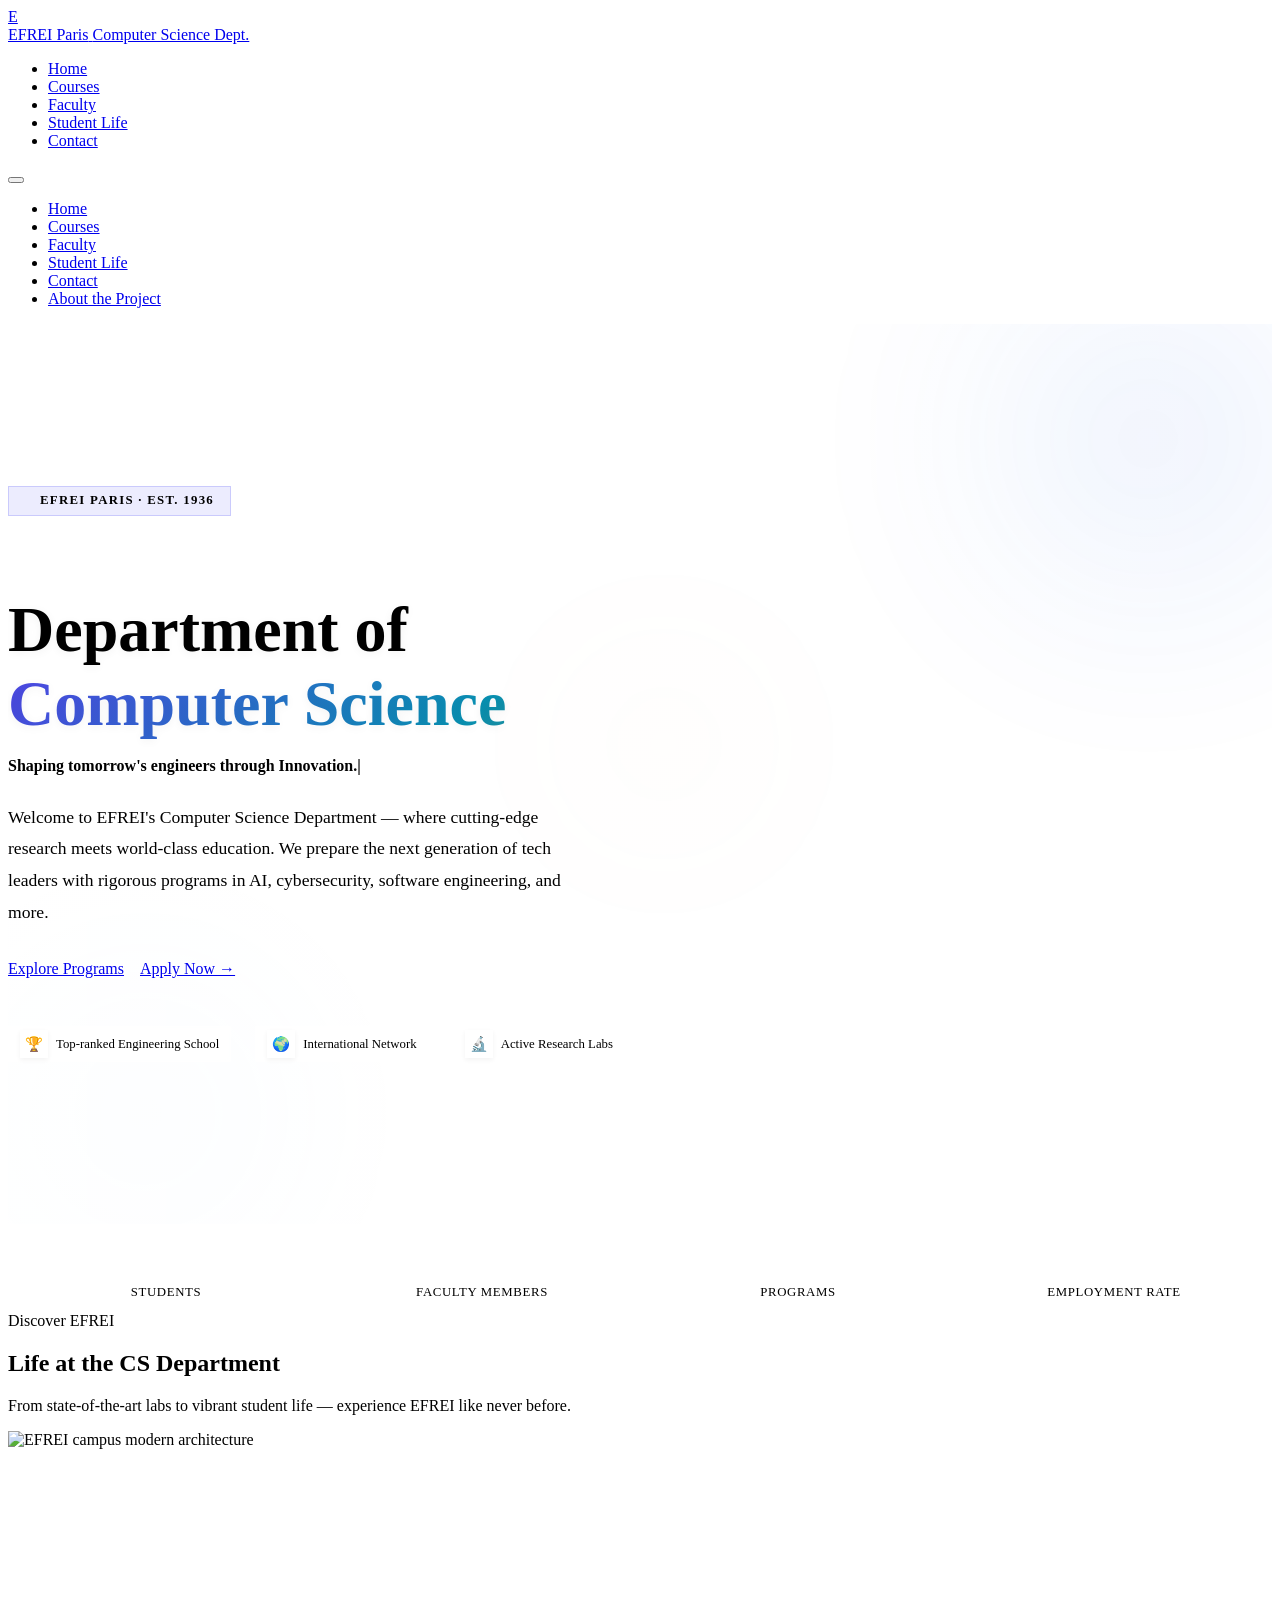
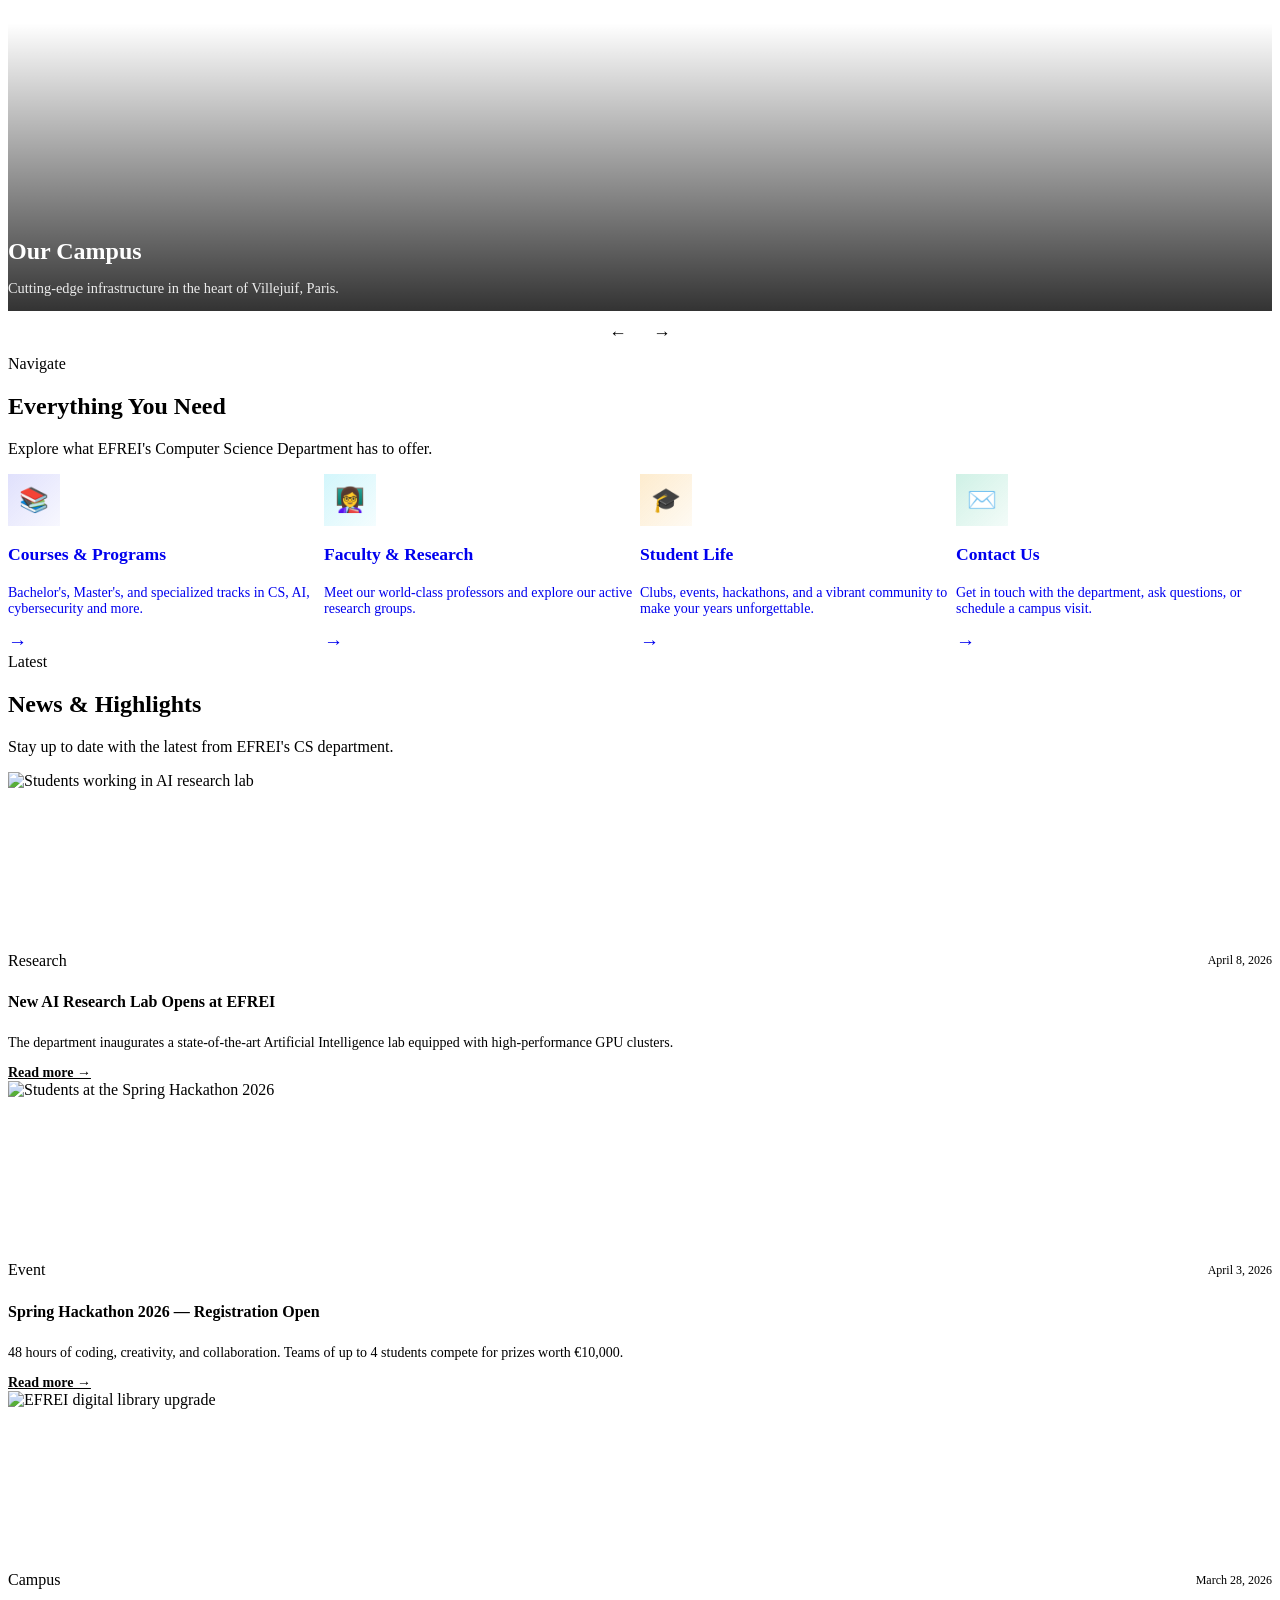
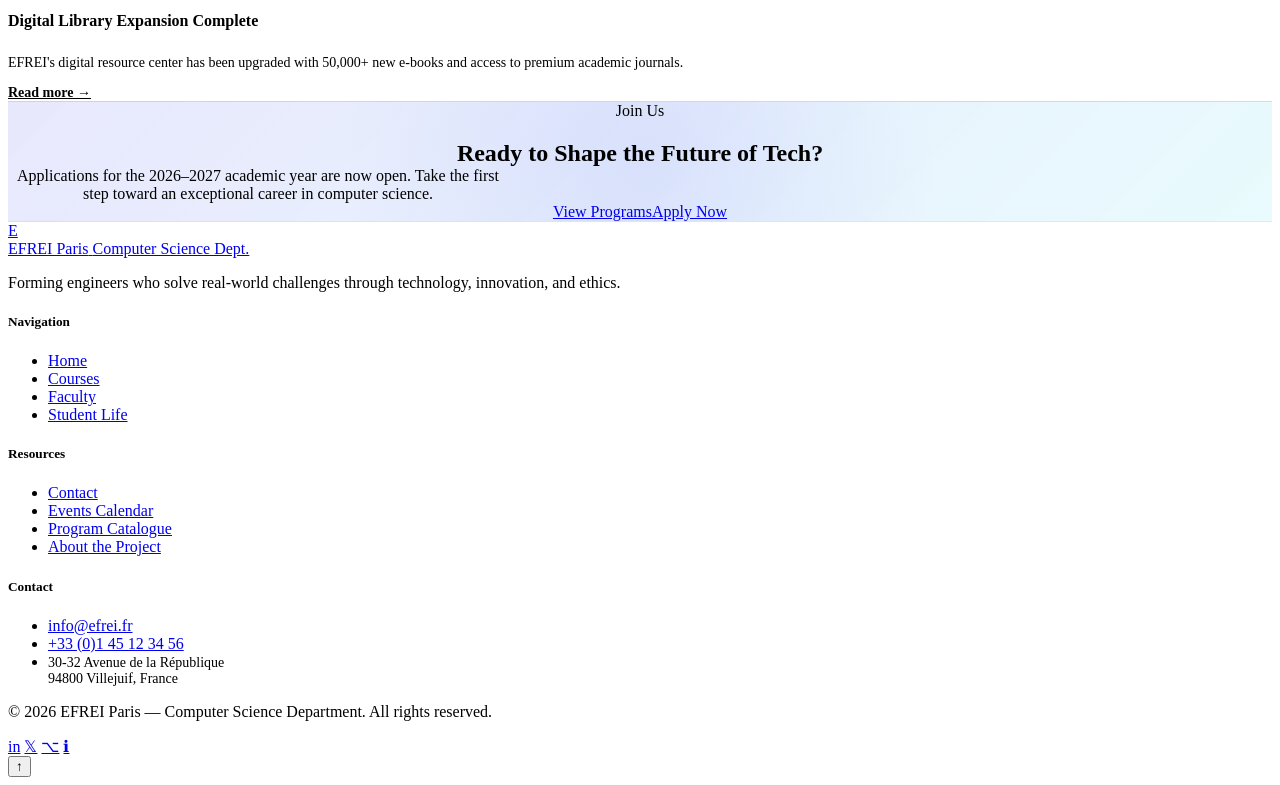
==== commit 287698a6: "Change carousel text colors to white for better visibility" ====
--- a/index.html
+++ b/index.html
@@ -142,7 +142,7 @@
       align-items: center;
       justify-content: center;
       font-size: 0.9rem;
-      box-shadow: 0 2px 5px rgba(0,0,0,0.05);
+      box-shadow: 0 2px 5px rgba(0, 0, 0, 0.05);
     }
 
     /* Stats section */
@@ -213,11 +213,12 @@
     .carousel-slide-text h3 {
       font-size: 1.5rem;
       margin-bottom: 0.35rem;
+      color: #ffffff;
     }
 
     .carousel-slide-text p {
       font-size: 0.9rem;
-      opacity: 0.85;
+      color: rgba(255, 255, 255, 0.9);
     }
 
     /* Quick Links */
@@ -587,7 +588,8 @@
 
             <div class="carousel-slide" role="group" aria-label="Slide 2 of 3">
               <div class="carousel-slide-content">
-                <img src="assets/images/labwebproject.jpg" alt="Modern CS laboratory with students coding" loading="lazy">
+                <img src="assets/images/labwebproject.jpg" alt="Modern CS laboratory with students coding"
+                  loading="lazy">
                 <div class="carousel-slide-overlay">
                   <div class="carousel-slide-text">
                     <h3>State-of-the-Art Labs</h3>
@@ -599,7 +601,7 @@
 
             <div class="carousel-slide" role="group" aria-label="Slide 3 of 3">
               <div class="carousel-slide-content">
-                <img src="assets/images/student_hackathon.png" alt="Students collaborating at a hackathon event"
+                <img src="assets/images/imageprojectweb2.jpg" alt="Students collaborating at a hackathon event"
                   loading="lazy">
                 <div class="carousel-slide-overlay">
                   <div class="carousel-slide-text">
@@ -685,8 +687,8 @@
         <div class="grid-3">
 
           <article class="news-card reveal">
-            <img src="assets/images/labwebproject.jpg" alt="Students working in AI research lab" class="news-card-img"
-              loading="lazy">
+            <img src="assets/images/imageprojectweb2.jpg" alt="Students working in AI research lab"
+              class="news-card-img" loading="lazy">
             <div class="news-card-body">
               <div class="news-meta">
                 <span class="tag tag-primary">Research</span>
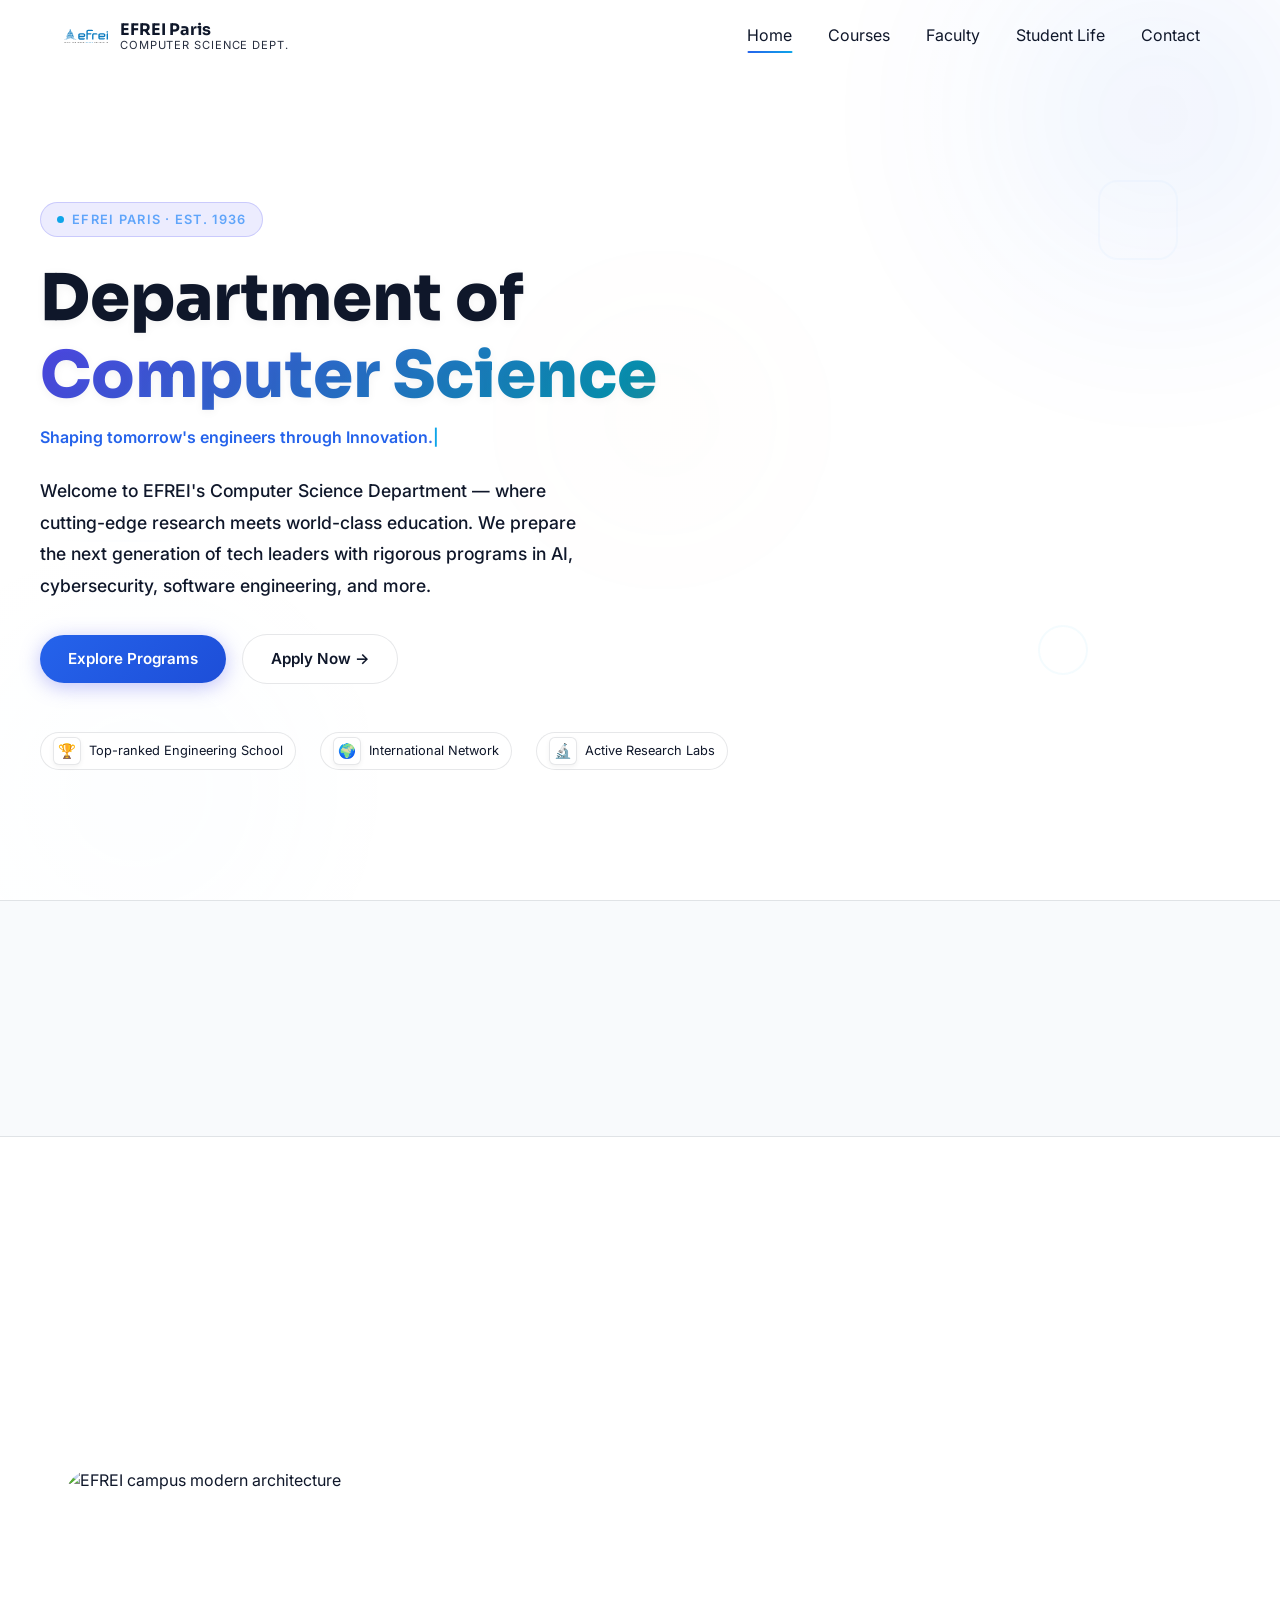
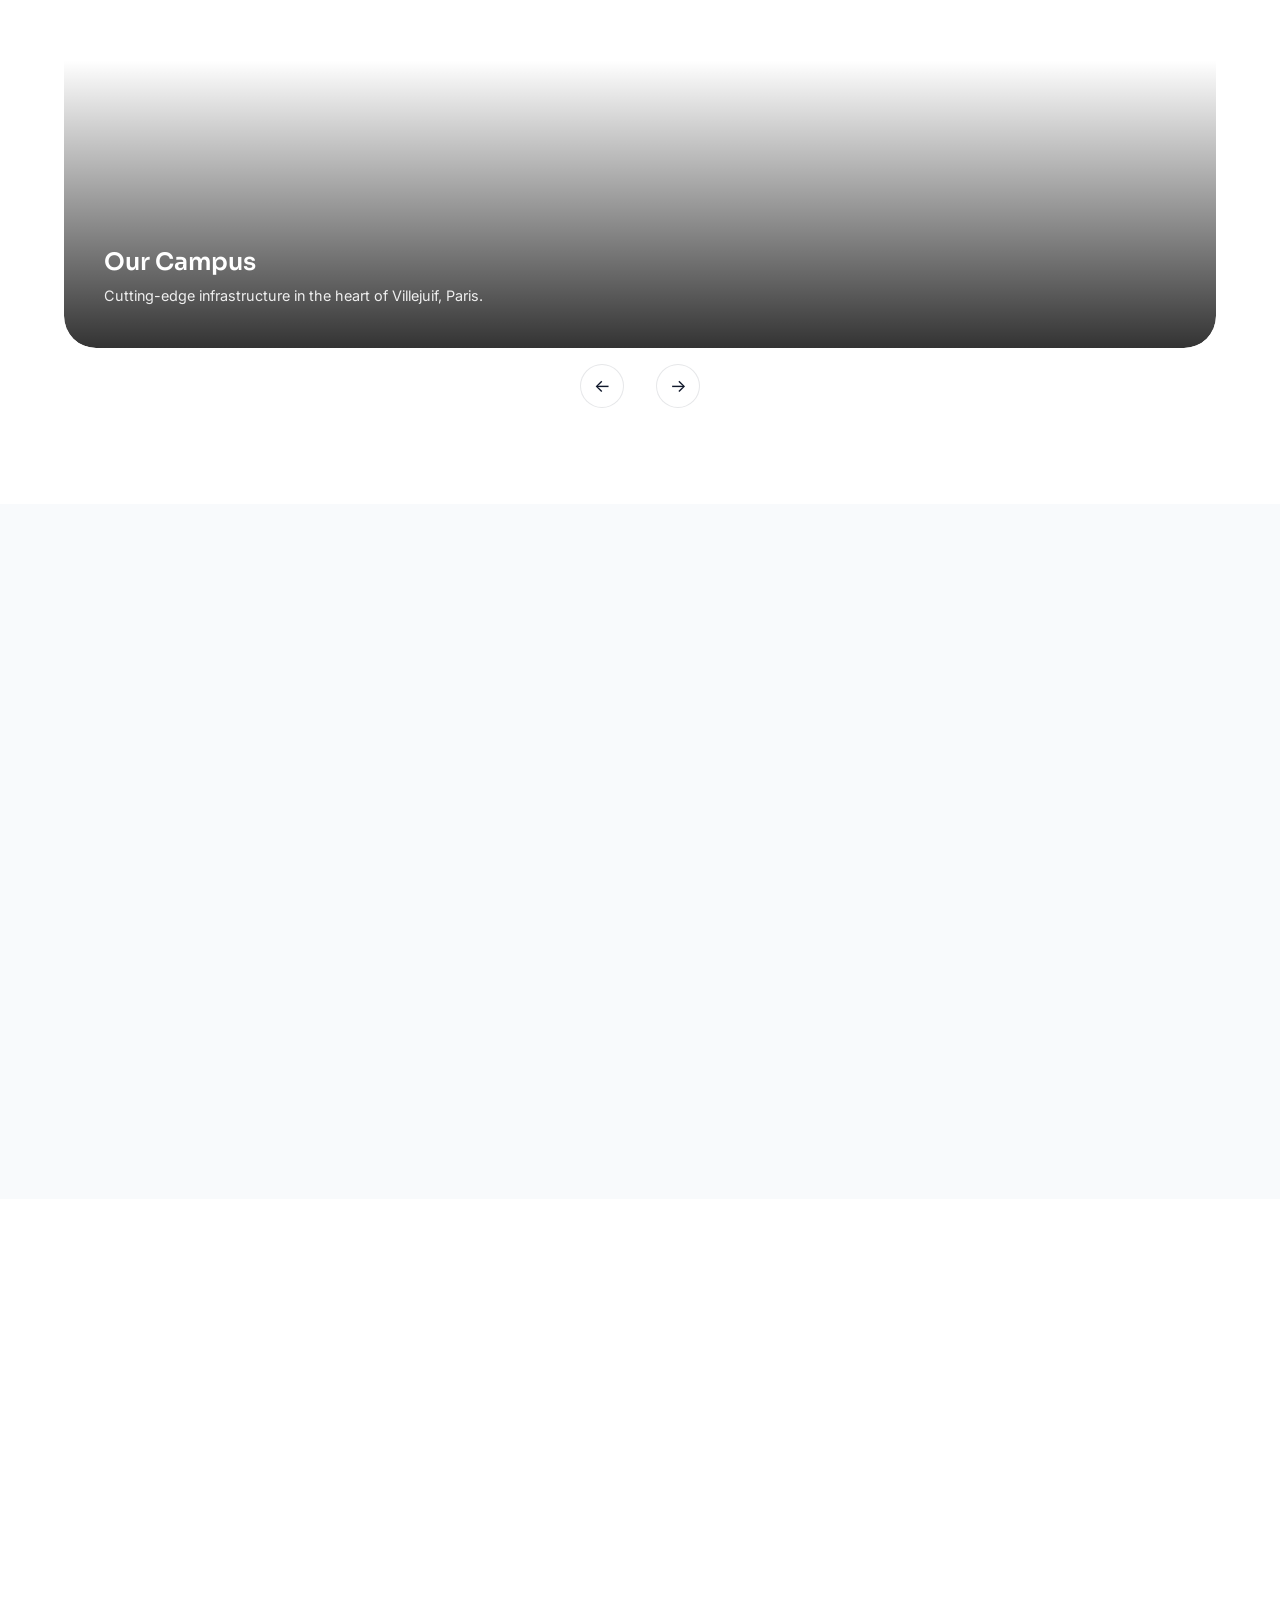
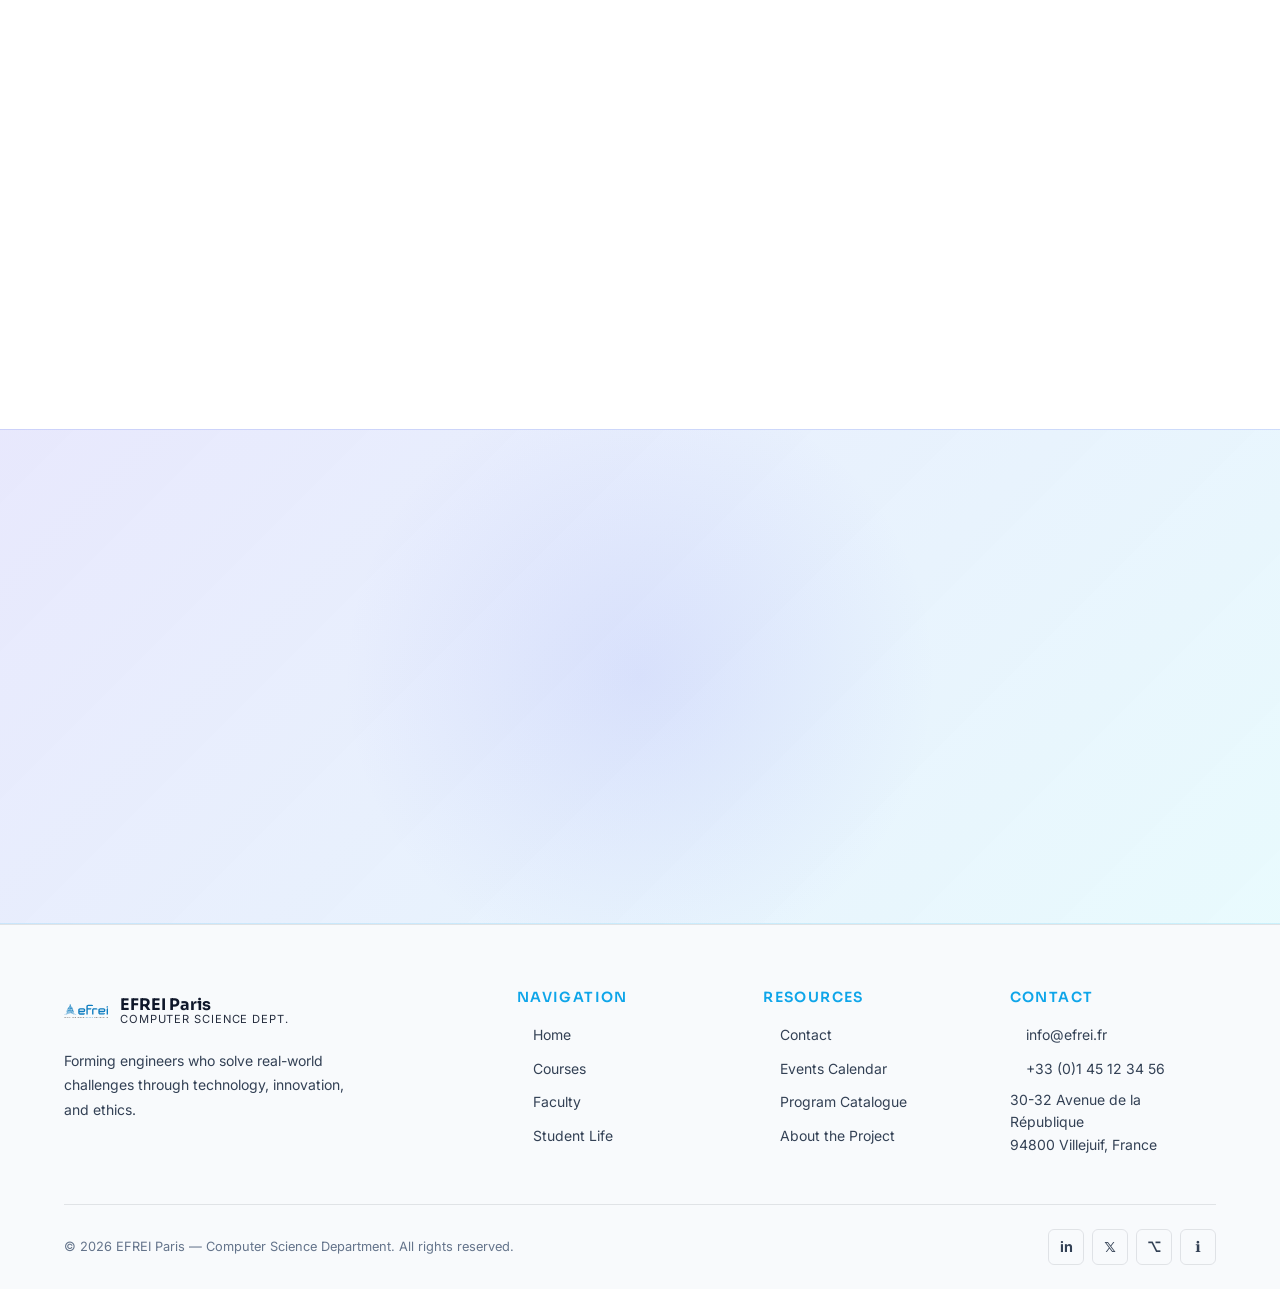
==== commit 4b21461f: "Replace placeholder logo with official Efrei SVG logo across all pages" ====
--- a/index.html
+++ b/index.html
@@ -431,7 +431,9 @@
     <div class="container header-inner">
 
       <a href="index.html" class="site-logo" aria-label="EFREI Computer Science Department Home">
-        <div class="logo-mark" aria-hidden="true">E</div>
+        <div class="logo-mark" aria-hidden="true">
+          <img src="assets/images/Logo_Efrei_2022.svg" alt="EFREI Paris Logo">
+        </div>
         <div class="logo-text">
           <span class="logo-title">EFREI Paris</span>
           <span class="logo-sub">Computer Science Dept.</span>
@@ -759,7 +761,9 @@
 
         <div class="footer-brand">
           <a href="index.html" class="site-logo" aria-label="EFREI CS Department home">
-            <div class="logo-mark" aria-hidden="true">E</div>
+            <div class="logo-mark" aria-hidden="true">
+              <img src="assets/images/Logo_Efrei_2022.svg" alt="EFREI Paris Logo">
+            </div>
             <div class="logo-text">
               <span class="logo-title">EFREI Paris</span>
               <span class="logo-sub">Computer Science Dept.</span>
--- a/assets/css/style.css
+++ b/assets/css/style.css
@@ -0,0 +1,1088 @@
+/* ===================================================
+   EFREI CS Department — Global Stylesheet
+   style.css
+   =================================================== */
+
+/* ---- Google Fonts ---- */
+@import url('https://fonts.googleapis.com/css2?family=Inter:wght@300;400;500;600;700&family=Sora:wght@400;600;700;800&display=swap');
+
+/* ---- CSS Variables / Design Tokens ---- */
+:root {
+  /* Colors */
+  --bg-primary:    #ffffff;
+  --bg-secondary:  #f8fafc;
+  --bg-tertiary:   #f1f5f9;
+  --surface:       rgba(255, 255, 255, 0.95);
+  --glass:         rgba(255, 255, 255, 0.7);
+  --glass-border:  rgba(15, 23, 42, 0.1);
+
+  --color-primary:  #2563eb;
+  --color-primary-light: #60a5fa;
+  --color-primary-dark:  #1d4ed8;
+  --color-accent:   #0ea5e9;
+  --color-gold:     #f59e0b;
+  --color-success:  #10b981;
+  --color-error:    #ef4444;
+  --color-warning:  #f59e0b;
+
+  --text-primary:   #0f172a;
+  --text-secondary: #334155;
+  --text-muted:     #64748b;
+
+  /* Typography */
+  --font-body:      'Inter', system-ui, sans-serif;
+  --font-heading:   'Sora', system-ui, sans-serif;
+
+  /* Spacing */
+  --space-xs:   0.25rem;
+  --space-sm:   0.5rem;
+  --space-md:   1rem;
+  --space-lg:   1.5rem;
+  --space-xl:   2.5rem;
+  --space-2xl:  4rem;
+  --space-3xl:  6rem;
+
+  /* Border Radius */
+  --radius-sm:  0.375rem;
+  --radius-md:  0.75rem;
+  --radius-lg:  1.25rem;
+  --radius-xl:  2rem;
+  --radius-full: 9999px;
+
+  /* Shadows */
+  --shadow-sm:  0 1px 3px rgba(0,0,0,0.05);
+  --shadow-md:  0 4px 12px rgba(15,23,42,0.08);
+  --shadow-lg:  0 10px 40px rgba(15,23,42,0.1);
+  --shadow-glow: 0 0 30px rgba(37, 99, 235, 0.15);
+  --shadow-glow-accent: 0 0 30px rgba(14, 165, 233, 0.1);
+
+  /* Transitions */
+  --transition-fast: 0.15s ease;
+  --transition-base: 0.3s ease;
+  --transition-slow: 0.5s ease;
+
+  /* Layout */
+  --max-width: 1200px;
+  --header-height: 72px;
+}
+
+/* ---- Reset & Base ---- */
+*, *::before, *::after {
+  box-sizing: border-box;
+  margin: 0;
+  padding: 0;
+}
+
+html {
+  scroll-behavior: smooth;
+  font-size: 16px;
+}
+
+body {
+  font-family: var(--font-body);
+  background-color: var(--bg-primary);
+  color: var(--text-primary);
+  line-height: 1.6;
+  min-height: 100vh;
+  overflow-x: hidden;
+}
+
+img {
+  max-width: 100%;
+  height: auto;
+  display: block;
+}
+
+a {
+  color: inherit;
+  text-decoration: none;
+}
+
+ul, ol {
+  list-style: none;
+}
+
+button {
+  cursor: pointer;
+  font-family: var(--font-body);
+  border: none;
+  background: none;
+}
+
+input, textarea, select {
+  font-family: var(--font-body);
+}
+
+/* ---- Typography ---- */
+h1, h2, h3, h4, h5, h6 {
+  font-family: var(--font-heading);
+  line-height: 1.2;
+  color: var(--text-primary);
+}
+
+h1 { font-size: clamp(2rem, 5vw, 3.5rem); font-weight: 800; }
+h2 { font-size: clamp(1.6rem, 3.5vw, 2.5rem); font-weight: 700; }
+h3 { font-size: clamp(1.2rem, 2.5vw, 1.75rem); font-weight: 600; }
+h4 { font-size: 1.125rem; font-weight: 600; }
+h5 { font-size: 1rem; font-weight: 600; }
+
+p { color: var(--text-secondary); line-height: 1.75; }
+
+/* ---- Layout Utilities ---- */
+.container {
+  width: 100%;
+  max-width: var(--max-width);
+  margin: 0 auto;
+  padding: 0 var(--space-lg);
+}
+
+.section {
+  padding: var(--space-3xl) 0;
+}
+
+.section-header {
+  text-align: center;
+  margin-bottom: var(--space-2xl);
+}
+
+.section-label {
+  display: inline-block;
+  font-size: 0.75rem;
+  font-weight: 700;
+  text-transform: uppercase;
+  letter-spacing: 0.15em;
+  color: var(--color-accent);
+  background: rgba(34, 211, 238, 0.1);
+  border: 1px solid rgba(34, 211, 238, 0.2);
+  padding: 0.35rem 1rem;
+  border-radius: var(--radius-full);
+  margin-bottom: var(--space-md);
+}
+
+.section-title {
+  margin-bottom: var(--space-md);
+}
+
+.section-title span {
+  background: linear-gradient(135deg, var(--color-primary-light), var(--color-accent));
+  -webkit-background-clip: text;
+  background-clip: text;
+  -webkit-text-fill-color: transparent;
+}
+
+.section-desc {
+  max-width: 600px;
+  margin: 0 auto;
+  color: var(--text-secondary);
+  font-size: 1.05rem;
+}
+
+.grid-2 { display: grid; grid-template-columns: repeat(2, 1fr); gap: var(--space-lg); }
+.grid-3 { display: grid; grid-template-columns: repeat(3, 1fr); gap: var(--space-lg); }
+.grid-4 { display: grid; grid-template-columns: repeat(4, 1fr); gap: var(--space-lg); }
+.flex { display: flex; }
+.flex-center { display: flex; align-items: center; justify-content: center; }
+.flex-between { display: flex; align-items: center; justify-content: space-between; }
+.gap-sm { gap: var(--space-sm); }
+.gap-md { gap: var(--space-md); }
+.gap-lg { gap: var(--space-lg); }
+.text-center { text-align: center; }
+.mt-md { margin-top: var(--space-md); }
+.mt-lg { margin-top: var(--space-lg); }
+.mt-xl { margin-top: var(--space-xl); }
+.mb-md { margin-bottom: var(--space-md); }
+.mb-lg { margin-bottom: var(--space-lg); }
+
+/* ---- Gradient backgrounds ---- */
+.gradient-text {
+  background: linear-gradient(135deg, var(--color-primary-light), var(--color-accent));
+  -webkit-background-clip: text;
+  background-clip: text;
+  -webkit-text-fill-color: transparent;
+}
+
+/* ---- Buttons ---- */
+.btn {
+  display: inline-flex;
+  align-items: center;
+  gap: var(--space-sm);
+  padding: 0.75rem 1.75rem;
+  border-radius: var(--radius-full);
+  font-size: 0.95rem;
+  font-weight: 600;
+  transition: all var(--transition-base);
+  white-space: nowrap;
+}
+
+.btn-primary {
+  background: linear-gradient(135deg, var(--color-primary), var(--color-primary-dark));
+  color: #fff;
+  box-shadow: 0 4px 20px rgba(99, 102, 241, 0.4);
+}
+
+.btn-primary:hover {
+  transform: translateY(-2px);
+  box-shadow: 0 8px 30px rgba(37, 99, 235, 0.4);
+}
+
+.btn-outline {
+  border: 1.5px solid var(--glass-border);
+  color: var(--text-primary);
+  background: var(--glass);
+  backdrop-filter: blur(10px);
+}
+
+.btn-outline:hover {
+  border-color: var(--color-primary-light);
+  color: var(--color-primary-light);
+  background: rgba(99, 102, 241, 0.1);
+  transform: translateY(-2px);
+}
+
+.btn-accent {
+  background: linear-gradient(135deg, var(--color-accent), #0891b2);
+  color: var(--bg-primary);
+  font-weight: 700;
+  box-shadow: 0 4px 20px rgba(34, 211, 238, 0.35);
+}
+
+.btn-accent:hover {
+  transform: translateY(-2px);
+  box-shadow: 0 8px 30px rgba(34, 211, 238, 0.5);
+}
+
+.btn-sm {
+  padding: 0.5rem 1.25rem;
+  font-size: 0.875rem;
+}
+
+/* ---- Cards ---- */
+.card {
+  background: var(--surface);
+  border: 1px solid var(--glass-border);
+  border-radius: var(--radius-lg);
+  overflow: hidden;
+  transition: transform var(--transition-base), box-shadow var(--transition-base), border-color var(--transition-base);
+}
+
+.card:hover {
+  transform: translateY(-6px);
+  box-shadow: var(--shadow-lg), var(--shadow-glow);
+  border-color: rgba(99, 102, 241, 0.3);
+}
+
+.card-glass {
+  background: var(--glass);
+  backdrop-filter: blur(16px);
+  -webkit-backdrop-filter: blur(16px);
+  border: 1px solid var(--glass-border);
+  border-radius: var(--radius-lg);
+}
+
+.card-body {
+  padding: var(--space-lg);
+}
+
+.card-image {
+  width: 100%;
+  height: 200px;
+  object-fit: cover;
+}
+
+/* ---- Tags / Badges ---- */
+.tag {
+  display: inline-block;
+  padding: 0.25rem 0.75rem;
+  border-radius: var(--radius-full);
+  font-size: 0.75rem;
+  font-weight: 600;
+  text-transform: uppercase;
+  letter-spacing: 0.05em;
+}
+
+.tag-primary {
+  background: rgba(99, 102, 241, 0.15);
+  color: var(--color-primary-light);
+  border: 1px solid rgba(99, 102, 241, 0.3);
+}
+
+.tag-accent {
+  background: rgba(34, 211, 238, 0.12);
+  color: var(--color-accent);
+  border: 1px solid rgba(34, 211, 238, 0.25);
+}
+
+.tag-gold {
+  background: rgba(245, 158, 11, 0.12);
+  color: var(--color-gold);
+  border: 1px solid rgba(245, 158, 11, 0.25);
+}
+
+/* ---- Divider ---- */
+.divider {
+  height: 1px;
+  background: linear-gradient(90deg, transparent, var(--glass-border), transparent);
+  margin: var(--space-xl) 0;
+}
+
+/* ===================================================
+   HEADER / NAVIGATION
+   =================================================== */
+#site-header {
+  position: fixed;
+  top: 0;
+  left: 0;
+  width: 100%;
+  height: var(--header-height);
+  z-index: 1000;
+  transition: background var(--transition-base), box-shadow var(--transition-base);
+}
+
+#site-header.scrolled {
+  background: rgba(255, 255, 255, 0.95);
+  backdrop-filter: blur(20px);
+  -webkit-backdrop-filter: blur(20px);
+  box-shadow: 0 1px 0 var(--glass-border), var(--shadow-md);
+}
+
+.header-inner {
+  display: flex;
+  align-items: center;
+  justify-content: space-between;
+  height: 100%;
+  gap: var(--space-lg);
+}
+
+/* Logo */
+.site-logo {
+  display: flex;
+  align-items: center;
+  gap: 0.75rem;
+  text-decoration: none;
+  flex-shrink: 0;
+}
+
+.logo-mark {
+  width: 44px;
+  height: 44px;
+  border-radius: var(--radius-sm);
+  overflow: hidden;
+  display: flex;
+  align-items: center;
+  justify-content: center;
+  flex-shrink: 0;
+  transition: transform var(--transition-fast);
+}
+
+.logo-mark img {
+  width: 100%;
+  height: 100%;
+  object-fit: contain;
+}
+
+.site-logo:hover .logo-mark {
+  transform: scale(1.05);
+}
+
+.logo-mark img {
+  width: 100%;
+  height: 100%;
+  object-fit: contain;
+}
+
+.logo-text {
+  display: flex;
+  flex-direction: column;
+  line-height: 1.1;
+}
+
+.logo-title {
+  font-family: var(--font-heading);
+  font-weight: 700;
+  font-size: 1rem;
+  color: var(--text-primary);
+}
+
+.logo-sub {
+  font-size: 0.7rem;
+  color: var(--text-primary);
+  text-transform: uppercase;
+  letter-spacing: 0.08em;
+  opacity: 0.9;
+}
+
+/* Main Nav */
+.main-nav ul {
+  display: flex;
+  align-items: center;
+  gap: 0.25rem;
+}
+
+.main-nav a {
+  display: block;
+  padding: 0.5rem 1rem;
+  border-radius: var(--radius-sm);
+  color: var(--text-primary);
+  text-shadow: 0 0 10px rgba(255, 255, 255, 0.5);
+  transition: all var(--transition-fast);
+  position: relative;
+}
+
+.main-nav a::after {
+  content: '';
+  position: absolute;
+  bottom: 4px;
+  left: 50%;
+  transform: translateX(-50%) scaleX(0);
+  width: calc(100% - 2rem);
+  height: 2px;
+  background: linear-gradient(90deg, var(--color-primary), var(--color-accent));
+  border-radius: var(--radius-full);
+  transition: transform var(--transition-base);
+}
+
+.main-nav a:hover,
+.main-nav a.active {
+  color: var(--text-primary);
+  background: var(--glass);
+}
+
+.main-nav a:hover::after,
+.main-nav a.active::after {
+  transform: translateX(-50%) scaleX(1);
+}
+
+/* Hamburger */
+.hamburger {
+  display: none;
+  flex-direction: column;
+  gap: 5px;
+  padding: 8px;
+  border-radius: var(--radius-sm);
+  background: transparent;
+  border: 1px solid var(--glass-border);
+  cursor: pointer;
+}
+
+.hamburger span {
+  display: block;
+  width: 22px;
+  height: 2px;
+  background: var(--text-primary);
+  border-radius: 2px;
+  transition: all var(--transition-base);
+}
+
+.hamburger.open span:nth-child(1) {
+  transform: translateY(7px) rotate(45deg);
+}
+.hamburger.open span:nth-child(2) {
+  opacity: 0;
+  transform: scaleX(0);
+}
+.hamburger.open span:nth-child(3) {
+  transform: translateY(-7px) rotate(-45deg);
+}
+
+/* Mobile nav overlay */
+.mobile-nav {
+  display: none;
+  position: fixed;
+  top: var(--header-height);
+  left: 0;
+  right: 0;
+  background: rgba(255, 255, 255, 0.98);
+  backdrop-filter: blur(20px);
+  -webkit-backdrop-filter: blur(20px);
+  border-bottom: 1px solid var(--glass-border);
+  z-index: 999;
+  padding: var(--space-md) 0;
+  transform: translateY(-10px);
+  opacity: 0;
+  transition: all var(--transition-base);
+}
+
+.mobile-nav.open {
+  display: block;
+  transform: translateY(0);
+  opacity: 1;
+}
+
+.mobile-nav ul {
+  list-style: none;
+  display: flex;
+  flex-direction: column;
+}
+
+.mobile-nav a {
+  display: block;
+  padding: 1rem var(--space-lg);
+  color: var(--text-secondary);
+  font-size: 1rem;
+  font-weight: 500;
+  border-bottom: 1px solid var(--glass-border);
+  transition: all var(--transition-fast);
+}
+
+.mobile-nav a:hover,
+.mobile-nav a.active {
+  color: var(--text-primary);
+  background: var(--glass);
+  padding-left: calc(var(--space-lg) + 8px);
+}
+
+/* Scroll progress bar */
+#scroll-progress {
+  position: fixed;
+  top: 0;
+  left: 0;
+  height: 3px;
+  width: 0%;
+  background: linear-gradient(90deg, var(--color-primary), var(--color-accent));
+  z-index: 1001;
+  transition: width 0.1s linear;
+  border-radius: 0 var(--radius-full) var(--radius-full) 0;
+}
+
+/* ===================================================
+   FOOTER
+   =================================================== */
+#site-footer {
+  background: var(--bg-secondary);
+  border-top: 1px solid var(--glass-border);
+  padding: var(--space-2xl) 0 var(--space-lg);
+}
+
+.footer-grid {
+  display: grid;
+  grid-template-columns: 2fr 1fr 1fr 1fr;
+  gap: var(--space-xl);
+  margin-bottom: var(--space-xl);
+}
+
+.footer-brand p {
+  margin-top: var(--space-md);
+  font-size: 0.875rem;
+  max-width: 280px;
+}
+
+.footer-col h5 {
+  color: var(--text-primary);
+  margin-bottom: var(--space-md);
+  font-size: 0.875rem;
+  text-transform: uppercase;
+  letter-spacing: 0.1em;
+  color: var(--color-accent);
+}
+
+.footer-col ul li {
+  margin-bottom: 0.5rem;
+}
+
+.footer-col ul li a {
+  color: var(--text-secondary);
+  font-size: 0.875rem;
+  transition: color var(--transition-fast);
+  display: inline-flex;
+  align-items: center;
+  gap: 0.35rem;
+}
+
+.footer-col ul li a:hover {
+  color: var(--color-primary-light);
+}
+
+.footer-col ul li a::before {
+  content: '→';
+  font-size: 0.75rem;
+  opacity: 0;
+  transform: translateX(-4px);
+  transition: all var(--transition-fast);
+}
+
+.footer-col ul li a:hover::before {
+  opacity: 1;
+  transform: translateX(0);
+}
+
+.footer-bottom {
+  display: flex;
+  align-items: center;
+  justify-content: space-between;
+  padding-top: var(--space-lg);
+  border-top: 1px solid var(--glass-border);
+}
+
+.footer-bottom p {
+  font-size: 0.8rem;
+  color: var(--text-muted);
+}
+
+.footer-social {
+  display: flex;
+  gap: var(--space-sm);
+}
+
+.social-icon {
+  width: 36px;
+  height: 36px;
+  border-radius: var(--radius-sm);
+  border: 1px solid var(--glass-border);
+  display: flex;
+  align-items: center;
+  justify-content: center;
+  color: var(--text-secondary);
+  font-size: 0.9rem;
+  font-weight: 700;
+  transition: all var(--transition-fast);
+}
+
+.social-icon:hover {
+  background: var(--glass);
+  color: var(--color-primary-light);
+  border-color: var(--color-primary-light);
+  transform: translateY(-2px);
+}
+
+/* ===================================================
+   PAGE HERO (inner pages)
+   =================================================== */
+.page-hero {
+  padding: calc(var(--header-height) + var(--space-3xl)) 0 var(--space-3xl);
+  background-image: linear-gradient(rgba(255, 255, 255, 0.65), rgba(255, 255, 255, 0.65)), url('../images/Campus.png');
+  background-size: cover;
+  background-position: center;
+  position: relative;
+  overflow: hidden;
+}
+
+.page-hero::before {
+  content: '';
+  position: absolute;
+  top: -50%;
+  right: -20%;
+  width: 600px;
+  height: 600px;
+  background: radial-gradient(circle, rgba(99, 102, 241, 0.12) 0%, transparent 70%);
+  pointer-events: none;
+}
+
+.page-hero::after {
+  content: '';
+  position: absolute;
+  bottom: -30%;
+  left: -10%;
+  width: 400px;
+  height: 400px;
+  background: radial-gradient(circle, rgba(34, 211, 238, 0.08) 0%, transparent 70%);
+  pointer-events: none;
+}
+
+.page-hero-content {
+  position: relative;
+  z-index: 1;
+}
+
+.breadcrumb {
+  display: flex;
+  align-items: center;
+  gap: 0.5rem;
+  font-size: 0.85rem;
+  color: var(--text-muted);
+  margin-bottom: var(--space-lg);
+}
+
+.breadcrumb a {
+  color: var(--text-muted);
+  transition: color var(--transition-fast);
+}
+
+.breadcrumb a:hover {
+  color: var(--color-primary-light);
+}
+
+.breadcrumb span { color: var(--text-muted); }
+
+/* ===================================================
+   TABLES
+   =================================================== */
+.table-wrapper {
+  overflow-x: auto;
+  border-radius: var(--radius-lg);
+  border: 1px solid var(--glass-border);
+}
+
+table {
+  width: 100%;
+  border-collapse: collapse;
+  font-size: 0.9rem;
+}
+
+thead {
+  background: linear-gradient(135deg, rgba(99, 102, 241, 0.2), rgba(34, 211, 238, 0.1));
+}
+
+thead th {
+  padding: var(--space-md) var(--space-lg);
+  text-align: left;
+  font-family: var(--font-heading);
+  font-size: 0.8rem;
+  font-weight: 700;
+  text-transform: uppercase;
+  letter-spacing: 0.08em;
+  color: var(--text-primary);
+  white-space: nowrap;
+}
+
+tbody td {
+  padding: var(--space-md) var(--space-lg);
+  color: var(--text-secondary);
+  border-top: 1px solid var(--glass-border);
+  vertical-align: middle;
+}
+
+tbody tr {
+  transition: background var(--transition-fast);
+}
+
+tbody tr:hover {
+  background: var(--glass);
+}
+
+tfoot td {
+  padding: var(--space-md) var(--space-lg);
+  font-weight: 600;
+  color: var(--text-primary);
+  border-top: 2px solid var(--color-primary);
+  font-size: 0.875rem;
+}
+
+/* ===================================================
+   FORMS
+   =================================================== */
+.form-group {
+  display: flex;
+  flex-direction: column;
+  gap: 0.35rem;
+  margin-bottom: var(--space-md);
+}
+
+.form-label {
+  font-size: 0.875rem;
+  font-weight: 600;
+  color: var(--text-secondary);
+}
+
+.form-label .required {
+  color: var(--color-error);
+  margin-left: 2px;
+}
+
+.form-control {
+  width: 100%;
+  padding: 0.75rem 1rem;
+  background: var(--bg-tertiary);
+  border: 1.5px solid var(--glass-border);
+  border-radius: var(--radius-md);
+  color: var(--text-primary);
+  font-size: 0.95rem;
+  transition: border-color var(--transition-fast), box-shadow var(--transition-fast);
+  outline: none;
+}
+
+.form-control::placeholder {
+  color: var(--text-muted);
+}
+
+.form-control:focus {
+  border-color: var(--color-primary);
+  box-shadow: 0 0 0 3px rgba(99, 102, 241, 0.15);
+}
+
+.form-control.error {
+  border-color: var(--color-error);
+  box-shadow: 0 0 0 3px rgba(239, 68, 68, 0.15);
+}
+
+.form-control.success {
+  border-color: var(--color-success);
+  box-shadow: 0 0 0 3px rgba(16, 185, 129, 0.15);
+}
+
+.form-error {
+  font-size: 0.8rem;
+  color: var(--color-error);
+  display: none;
+}
+
+.form-error.show {
+  display: block;
+}
+
+.form-hint {
+  font-size: 0.8rem;
+  color: var(--text-muted);
+}
+
+textarea.form-control {
+  resize: vertical;
+  min-height: 140px;
+}
+
+select.form-control {
+  appearance: none;
+  background-image: url("data:image/svg+xml,%3Csvg xmlns='http://www.w3.org/2000/svg' width='12' height='8' viewBox='0 0 12 8'%3E%3Cpath d='M1 1l5 5 5-5' stroke='%2394a3b8' stroke-width='1.5' fill='none' stroke-linecap='round'/%3E%3C/svg%3E");
+  background-repeat: no-repeat;
+  background-position: right 1rem center;
+  padding-right: 2.5rem;
+}
+
+/* ===================================================
+   ACCORDION
+   =================================================== */
+.accordion-item {
+  border: 1px solid var(--glass-border);
+  border-radius: var(--radius-md);
+  overflow: hidden;
+  margin-bottom: var(--space-sm);
+}
+
+.accordion-header {
+  width: 100%;
+  display: flex;
+  align-items: center;
+  justify-content: space-between;
+  padding: var(--space-md) var(--space-lg);
+  background: var(--glass);
+  cursor: pointer;
+  font-weight: 600;
+  font-size: 0.95rem;
+  color: var(--text-primary);
+  text-align: left;
+  transition: background var(--transition-fast);
+  border: none;
+}
+
+.accordion-header:hover {
+  background: rgba(99, 102, 241, 0.08);
+}
+
+.accordion-header.open {
+  color: var(--color-primary-light);
+  background: rgba(99, 102, 241, 0.1);
+}
+
+.accordion-icon {
+  width: 22px;
+  height: 22px;
+  border-radius: var(--radius-full);
+  border: 1.5px solid var(--glass-border);
+  display: flex;
+  align-items: center;
+  justify-content: center;
+  font-size: 1rem;
+  flex-shrink: 0;
+  transition: transform var(--transition-base), border-color var(--transition-fast);
+}
+
+.accordion-header.open .accordion-icon {
+  transform: rotate(45deg);
+  border-color: var(--color-primary-light);
+  color: var(--color-primary-light);
+}
+
+.accordion-body {
+  display: none;
+  padding: var(--space-md) var(--space-lg);
+  background: var(--bg-secondary);
+  color: var(--text-secondary);
+  font-size: 0.9rem;
+  line-height: 1.7;
+  border-top: 1px solid var(--glass-border);
+}
+
+.accordion-body.open {
+  display: block;
+  animation: fadeInDown 0.25s ease;
+}
+
+/* ===================================================
+   SCROLL REVEAL
+   =================================================== */
+.reveal {
+  opacity: 0;
+  transform: translateY(30px);
+  transition: opacity 0.7s ease, transform 0.7s ease;
+}
+
+.reveal.visible {
+  opacity: 1;
+  transform: translateY(0);
+}
+
+.reveal-left {
+  opacity: 0;
+  transform: translateX(-30px);
+  transition: opacity 0.7s ease, transform 0.7s ease;
+}
+
+.reveal-left.visible {
+  opacity: 1;
+  transform: translateX(0);
+}
+
+.reveal-right {
+  opacity: 0;
+  transform: translateX(30px);
+  transition: opacity 0.7s ease, transform 0.7s ease;
+}
+
+.reveal-right.visible {
+  opacity: 1;
+  transform: translateX(0);
+}
+
+/* Stagger delay helpers */
+.delay-1 { transition-delay: 0.1s; }
+.delay-2 { transition-delay: 0.2s; }
+.delay-3 { transition-delay: 0.3s; }
+.delay-4 { transition-delay: 0.4s; }
+.delay-5 { transition-delay: 0.5s; }
+
+/* ===================================================
+   SEARCH / FILTER BAR
+   =================================================== */
+.search-bar {
+  display: flex;
+  align-items: center;
+  gap: var(--space-sm);
+  background: var(--bg-tertiary);
+  border: 1.5px solid var(--glass-border);
+  border-radius: var(--radius-full);
+  padding: 0.5rem 1rem;
+  transition: border-color var(--transition-fast), box-shadow var(--transition-fast);
+}
+
+.search-bar:focus-within {
+  border-color: var(--color-primary);
+  box-shadow: 0 0 0 3px rgba(99, 102, 241, 0.15);
+}
+
+.search-bar svg {
+  color: var(--text-muted);
+  flex-shrink: 0;
+}
+
+.search-bar input {
+  flex: 1;
+  background: none;
+  border: none;
+  outline: none;
+  color: var(--text-primary);
+  font-size: 0.95rem;
+  min-width: 0;
+}
+
+.search-bar input::placeholder {
+  color: var(--text-muted);
+}
+
+/* ===================================================
+   FILTER TABS
+   =================================================== */
+.filter-tabs {
+  display: flex;
+  flex-wrap: wrap;
+  gap: var(--space-sm);
+  justify-content: center;
+  margin-bottom: var(--space-xl);
+}
+
+.filter-tab {
+  padding: 0.5rem 1.25rem;
+  border-radius: var(--radius-full);
+  font-size: 0.875rem;
+  font-weight: 500;
+  border: 1.5px solid var(--glass-border);
+  color: var(--text-secondary);
+  background: var(--glass);
+  cursor: pointer;
+  transition: all var(--transition-fast);
+}
+
+.filter-tab:hover {
+  border-color: var(--color-primary-light);
+  color: var(--color-primary-light);
+}
+
+.filter-tab.active {
+  background: var(--color-primary);
+  border-color: var(--color-primary);
+  color: white;
+  box-shadow: 0 4px 15px rgba(37, 99, 235, 0.3);
+}
+
+/* ===================================================
+   BACK TO TOP
+   =================================================== */
+#back-to-top {
+  position: fixed;
+  bottom: var(--space-xl);
+  right: var(--space-xl);
+  width: 46px;
+  height: 46px;
+  background: linear-gradient(135deg, var(--color-primary), var(--color-primary-dark));
+  color: white;
+  border-radius: var(--radius-full);
+  display: flex;
+  align-items: center;
+  justify-content: center;
+  box-shadow: var(--shadow-md), var(--shadow-glow);
+  cursor: pointer;
+  opacity: 0;
+  transform: translateY(10px);
+  transition: all var(--transition-base);
+  z-index: 500;
+  border: none;
+  font-size: 1.1rem;
+}
+
+#back-to-top.visible {
+  opacity: 1;
+  transform: translateY(0);
+}
+
+#back-to-top:hover {
+  transform: translateY(-4px);
+  box-shadow: var(--shadow-lg), 0 0 40px rgba(37, 99, 235, 0.3);
+}
+
+/* ===================================================
+   HIGHLIGHTED ITEMS
+   =================================================== */
+mark {
+  background: rgba(37, 99, 235, 0.15);
+  color: var(--color-primary-dark);
+  border-radius: 3px;
+  padding: 0 2px;
+}
+
+/* ===================================================
+   NO RESULTS
+   =================================================== */
+.no-results {
+  text-align: center;
+  padding: var(--space-3xl) var(--space-lg);
+  color: var(--text-muted);
+  display: none;
+}
+
+.no-results.show {
+  display: block;
+}
+
+.no-results-icon {
+  font-size: 3rem;
+  margin-bottom: var(--space-md);
+  opacity: 0.5;
+}
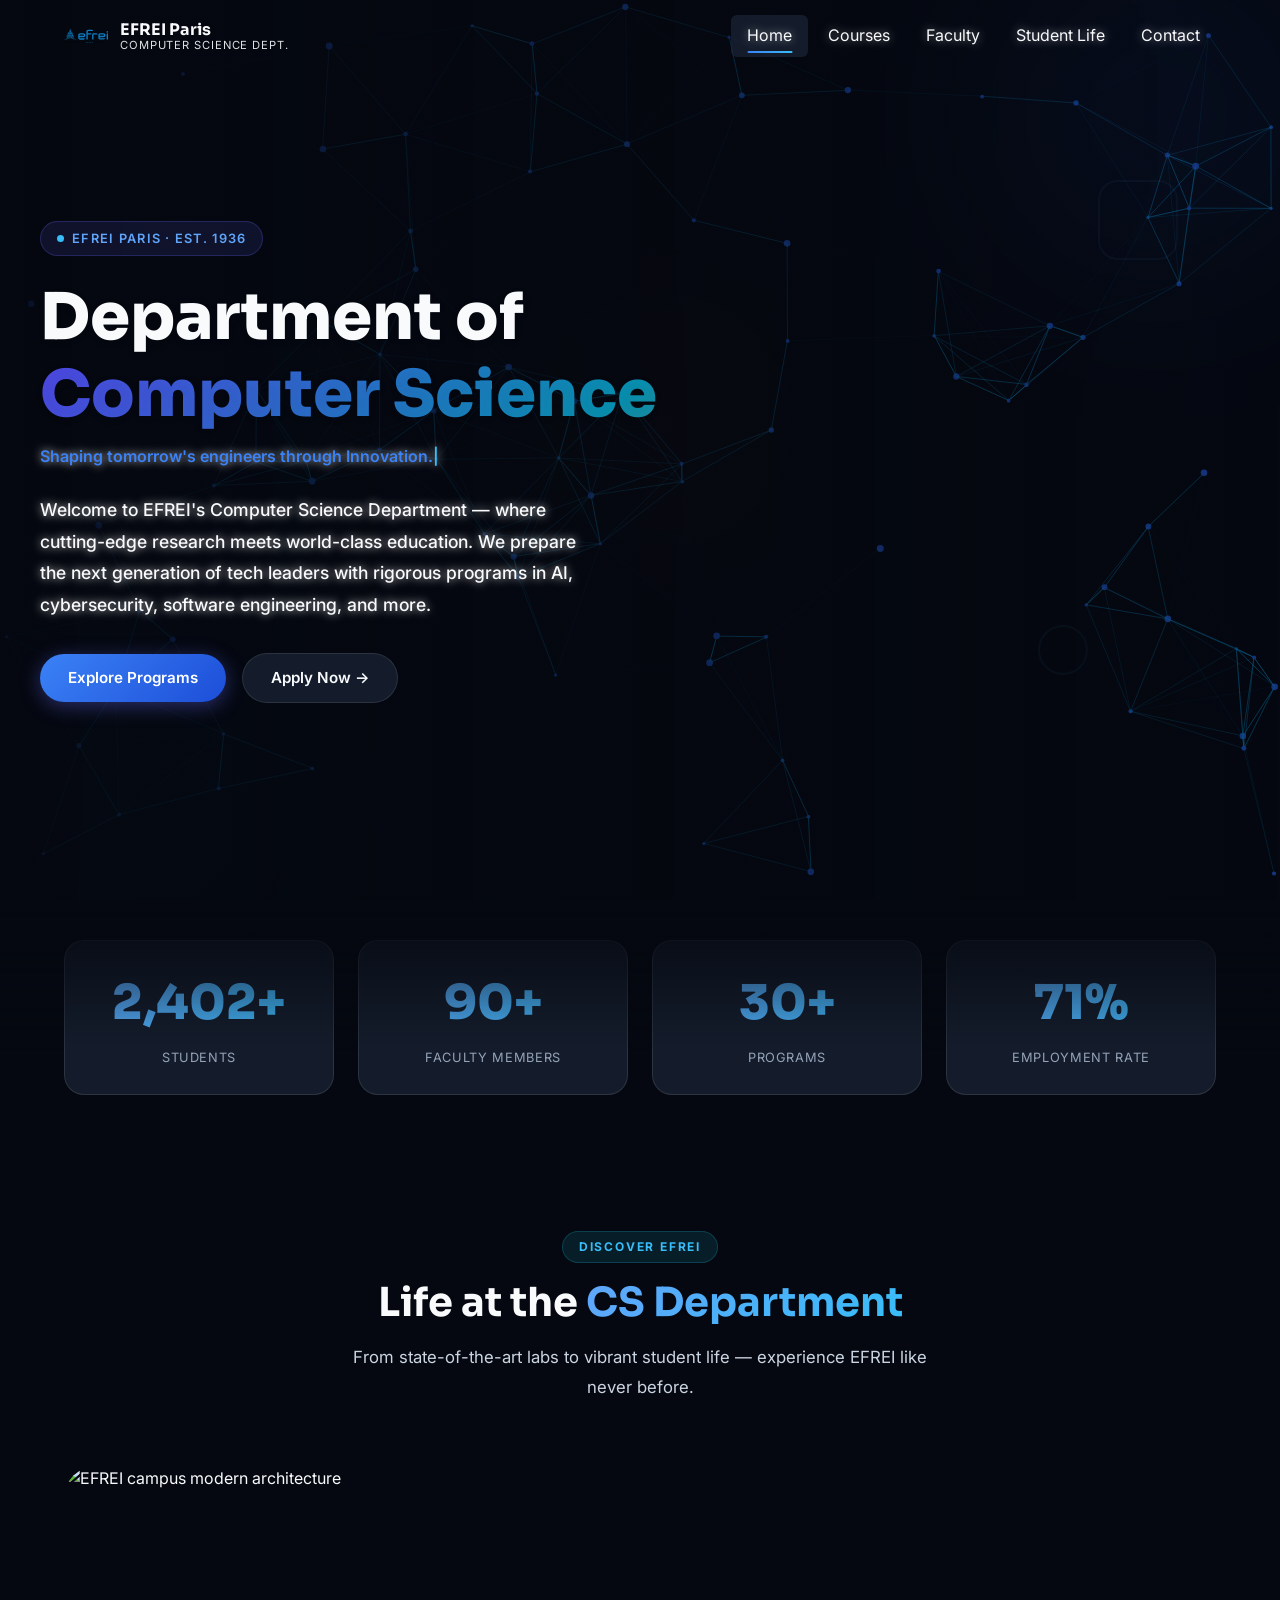
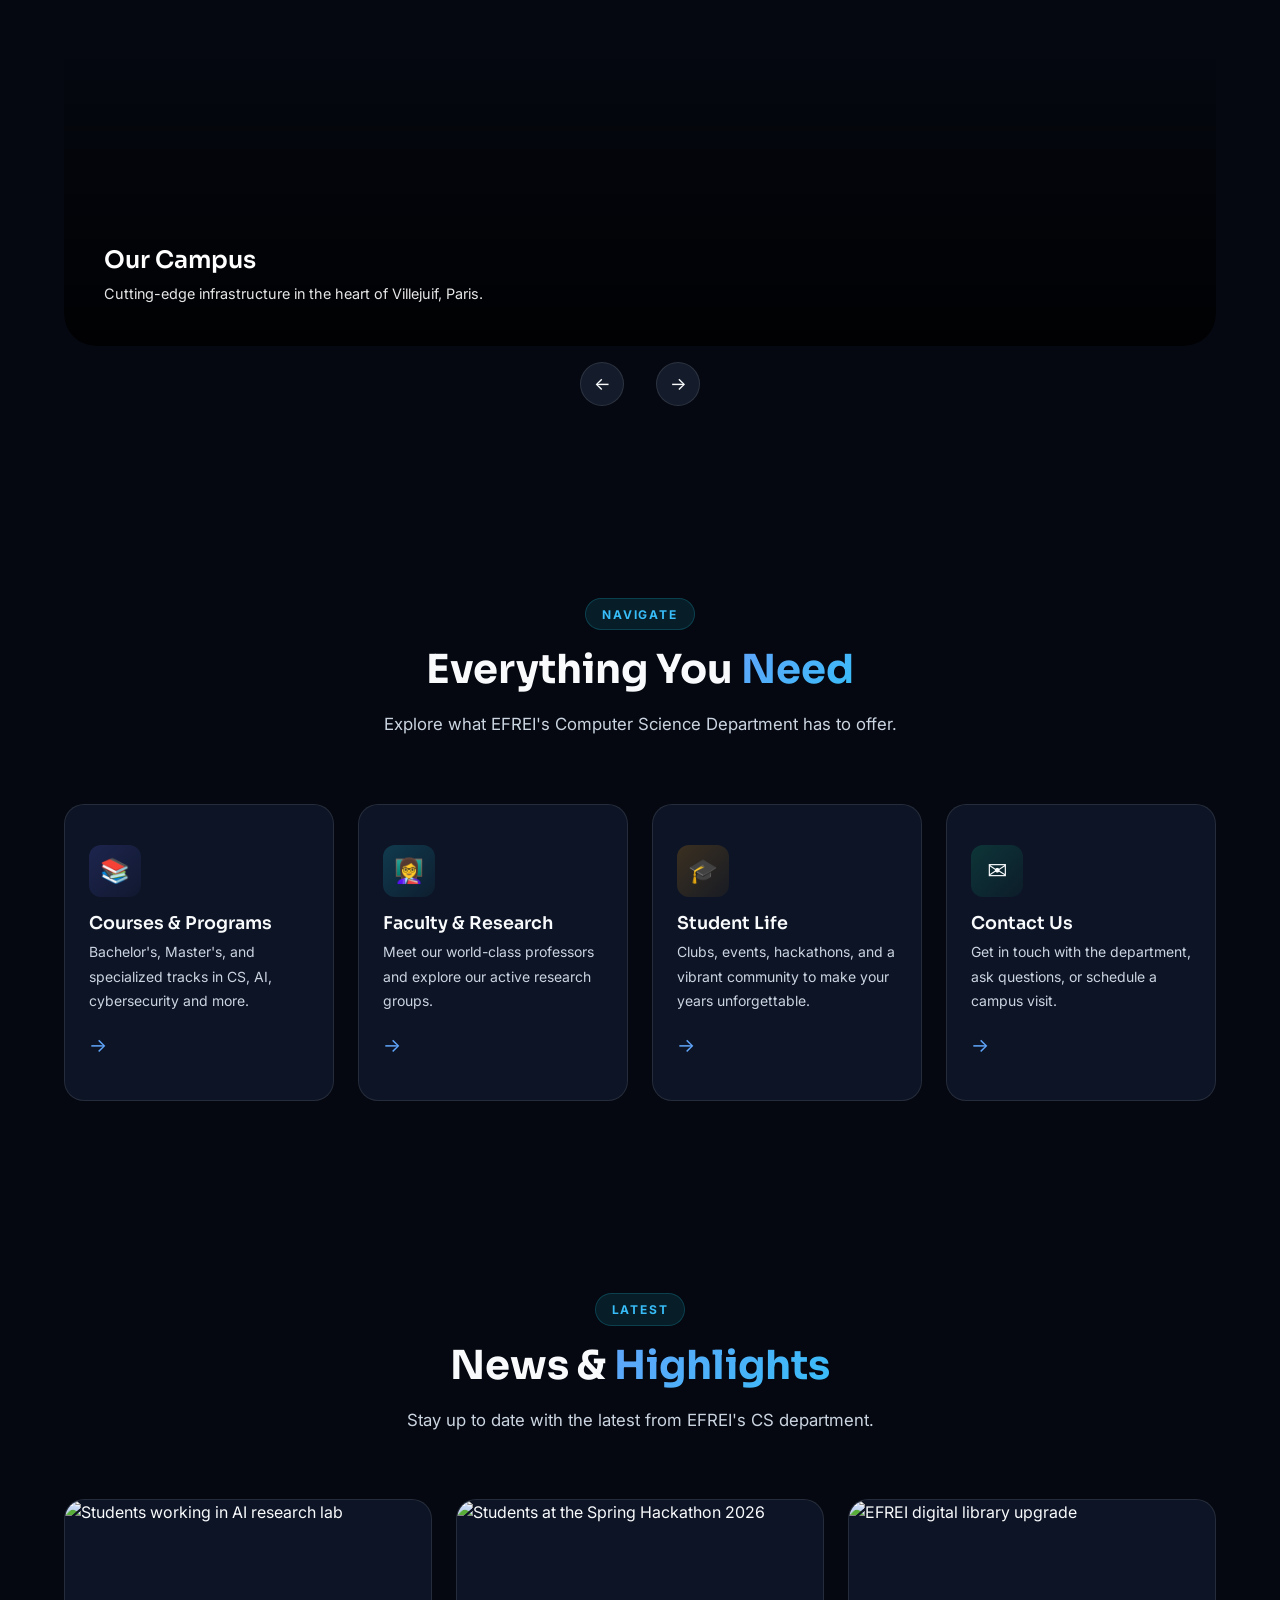
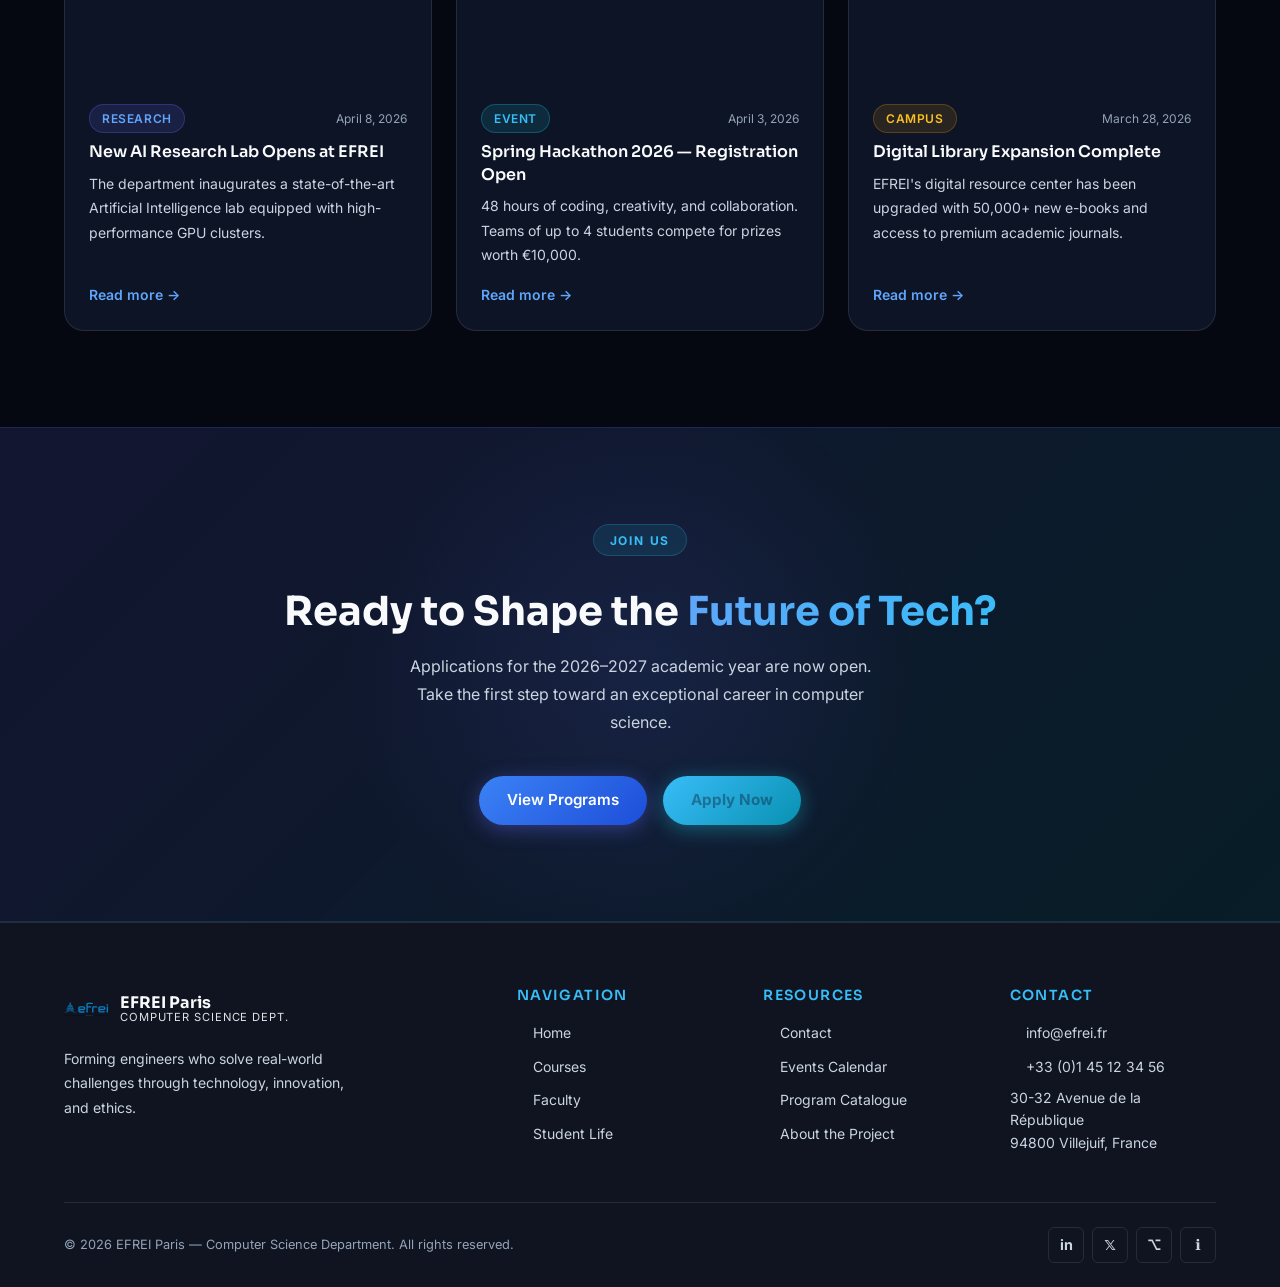
==== commit ef86414f: "Implement professional dark tech theme, interactive network background, and seamless full-height pag" ====
--- a/index.html
+++ b/index.html
@@ -22,16 +22,13 @@
       align-items: center;
       position: relative;
       overflow: hidden;
-      background: #ffffff;
+      background: transparent;
     }
 
     .hero-bg {
       position: absolute;
       inset: 0;
-      background-image: url('assets/images/Campus.png');
-      background-size: cover;
-      background-position: center;
-      opacity: 1;
+      background: transparent;
       z-index: 0;
     }
 
@@ -39,8 +36,8 @@
       position: absolute;
       inset: 0;
       background: linear-gradient(90deg,
-          rgba(255, 255, 255, 0.8) 0%,
-          rgba(255, 255, 255, 0.4) 50%,
+          rgba(5, 8, 16, 0.8) 0%,
+          rgba(5, 8, 16, 0.4) 50%,
           transparent 100%);
       z-index: 1;
     }
@@ -147,9 +144,7 @@
 
     /* Stats section */
     .stats-section {
-      background: var(--bg-secondary);
-      border-top: 1px solid var(--glass-border);
-      border-bottom: 1px solid var(--glass-border);
+      background: transparent;
       padding: var(--space-xl) 0;
     }
 
@@ -185,7 +180,7 @@
     /* Carousel section */
     .carousel-section {
       padding: var(--space-3xl) 0;
-      background: var(--bg-primary);
+      background: transparent;
     }
 
     .carousel-slide-content {
@@ -224,7 +219,7 @@
     /* Quick Links */
     .quick-links-section {
       padding: var(--space-3xl) 0;
-      background: var(--bg-secondary);
+      background: transparent;
     }
 
     .quick-links-grid {
@@ -304,7 +299,7 @@
     /* News / highlights */
     .news-section {
       padding: var(--space-3xl) 0;
-      background: var(--bg-primary);
+      background: transparent;
     }
 
     .news-card {
@@ -515,27 +510,14 @@
             <a href="pages/contact.html" class="btn btn-outline">Apply Now →</a>
           </div>
 
-          <div class="hero-badge-row hero-animate-5">
-            <div class="hero-badge">
-              <span class="hero-badge-icon" aria-hidden="true">🏆</span>
-              <span>Top-ranked Engineering School</span>
-            </div>
-            <div class="hero-badge">
-              <span class="hero-badge-icon" aria-hidden="true">🌍</span>
-              <span>International Network</span>
-            </div>
-            <div class="hero-badge">
-              <span class="hero-badge-icon" aria-hidden="true">🔬</span>
-              <span>Active Research Labs</span>
-            </div>
-          </div>
+
 
         </div>
       </div>
     </section>
 
     <!-- ===== STATS ===== -->
-    <section class="stats-section" aria-label="Department statistics">
+    <section class="stats-section section-blend-top" aria-label="Department statistics">
       <div class="container">
         <div class="hero-stats">
 
--- a/assets/css/style.css
+++ b/assets/css/style.css
@@ -9,25 +9,25 @@
 /* ---- CSS Variables / Design Tokens ---- */
 :root {
   /* Colors */
-  --bg-primary:    #ffffff;
-  --bg-secondary:  #f8fafc;
-  --bg-tertiary:   #f1f5f9;
-  --surface:       rgba(255, 255, 255, 0.95);
-  --glass:         rgba(255, 255, 255, 0.7);
-  --glass-border:  rgba(15, 23, 42, 0.1);
-
-  --color-primary:  #2563eb;
+  --bg-primary:    rgba(15, 23, 42, 0.4);
+  --bg-secondary:  rgba(30, 41, 59, 0.4);
+  --bg-tertiary:   #050810; /* Solid very dark blue-black for body */
+  --surface:       rgba(15, 23, 42, 0.85); /* Dark surfaces */
+  --glass:         rgba(30, 41, 59, 0.65);
+  --glass-border:  rgba(255, 255, 255, 0.1);
+
+  --color-primary:  #3b82f6;
   --color-primary-light: #60a5fa;
   --color-primary-dark:  #1d4ed8;
-  --color-accent:   #0ea5e9;
-  --color-gold:     #f59e0b;
-  --color-success:  #10b981;
-  --color-error:    #ef4444;
-  --color-warning:  #f59e0b;
-
-  --text-primary:   #0f172a;
-  --text-secondary: #334155;
-  --text-muted:     #64748b;
+  --color-accent:   #38bdf8;
+  --color-gold:     #fbbf24;
+  --color-success:  #34d399;
+  --color-error:    #f87171;
+  --color-warning:  #fbbf24;
+
+  --text-primary:   #f8fafc;
+  --text-secondary: #cbd5e1;
+  --text-muted:     #94a3b8;
 
   /* Typography */
   --font-body:      'Inter', system-ui, sans-serif;
@@ -41,6 +41,7 @@
   --space-xl:   2.5rem;
   --space-2xl:  4rem;
   --space-3xl:  6rem;
+  --space-4xl:  8rem;
 
   /* Border Radius */
   --radius-sm:  0.375rem;
@@ -80,12 +81,16 @@
 
 body {
   font-family: var(--font-body);
-  background-color: var(--bg-primary);
+  background-color: var(--bg-tertiary);
   color: var(--text-primary);
   line-height: 1.6;
   min-height: 100vh;
   overflow-x: hidden;
-}
+  position: relative;
+  z-index: 0;
+}
+
+
 
 img {
   max-width: 100%;
@@ -339,7 +344,7 @@
 }
 
 #site-header.scrolled {
-  background: rgba(255, 255, 255, 0.95);
+  background: rgba(15, 23, 42, 0.95);
   backdrop-filter: blur(20px);
   -webkit-backdrop-filter: blur(20px);
   box-shadow: 0 1px 0 var(--glass-border), var(--shadow-md);
@@ -648,38 +653,71 @@
    PAGE HERO (inner pages)
    =================================================== */
 .page-hero {
-  padding: calc(var(--header-height) + var(--space-3xl)) 0 var(--space-3xl);
-  background-image: linear-gradient(rgba(255, 255, 255, 0.65), rgba(255, 255, 255, 0.65)), url('../images/Campus.png');
-  background-size: cover;
-  background-position: center;
+  min-height: 100vh;
+  display: flex;
+  align-items: center;
+  padding: var(--header-height) 0 var(--space-3xl);
+  background: transparent;
   position: relative;
   overflow: hidden;
 }
 
+/* Atmospheric bottom fade to blend with content */
 .page-hero::before {
   content: '';
   position: absolute;
-  top: -50%;
-  right: -20%;
-  width: 600px;
-  height: 600px;
-  background: radial-gradient(circle, rgba(99, 102, 241, 0.12) 0%, transparent 70%);
+  bottom: 0;
+  left: 0;
+  width: 100%;
+  height: 250px;
+  background: linear-gradient(to top, var(--bg-tertiary), transparent);
+  z-index: 1;
   pointer-events: none;
 }
 
 .page-hero::after {
   content: '';
   position: absolute;
-  bottom: -30%;
-  left: -10%;
-  width: 400px;
-  height: 400px;
-  background: radial-gradient(circle, rgba(34, 211, 238, 0.08) 0%, transparent 70%);
+  top: 50%;
+  left: 50%;
+  transform: translate(-50%, -50%);
+  width: 100vw;
+  height: 100vh;
+  background: radial-gradient(circle at 50% 50%, rgba(59, 130, 246, 0.08) 0%, transparent 70%);
   pointer-events: none;
+  z-index: 0;
 }
 
 .page-hero-content {
   position: relative;
+  z-index: 2;
+  width: 100%;
+}
+
+/* Seamless Section Transitions */
+.section {
+  padding: var(--space-3xl) 0;
+  position: relative;
+}
+
+/* Remove hard borders that break the flow */
+.stats-section, .carousel-section, .quick-links-section, .news-section {
+  border: none !important;
+}
+
+.section-blend-top {
+  position: relative;
+}
+
+.section-blend-top::before {
+  content: '';
+  position: absolute;
+  top: 0;
+  left: 0;
+  width: 100%;
+  height: 150px;
+  background: linear-gradient(to bottom, var(--bg-tertiary), transparent);
+  pointer-events: none;
   z-index: 1;
 }
 
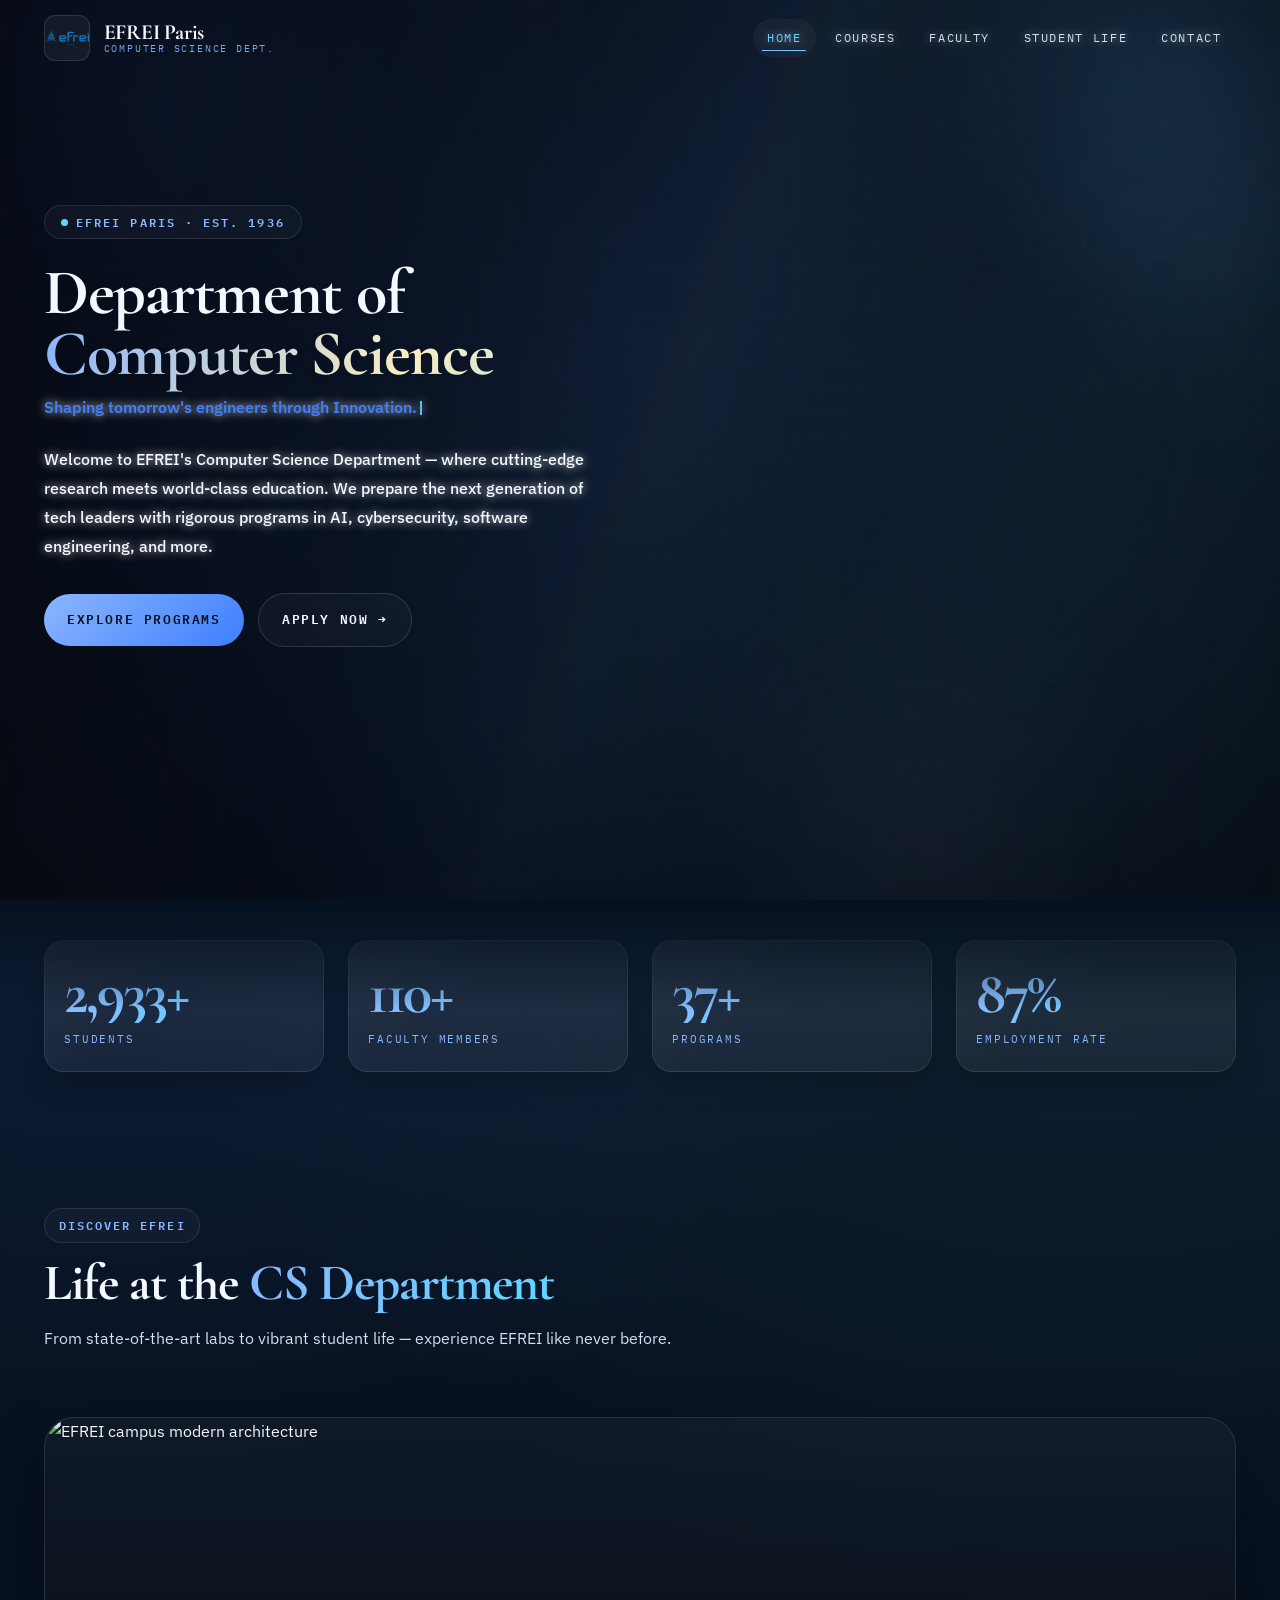
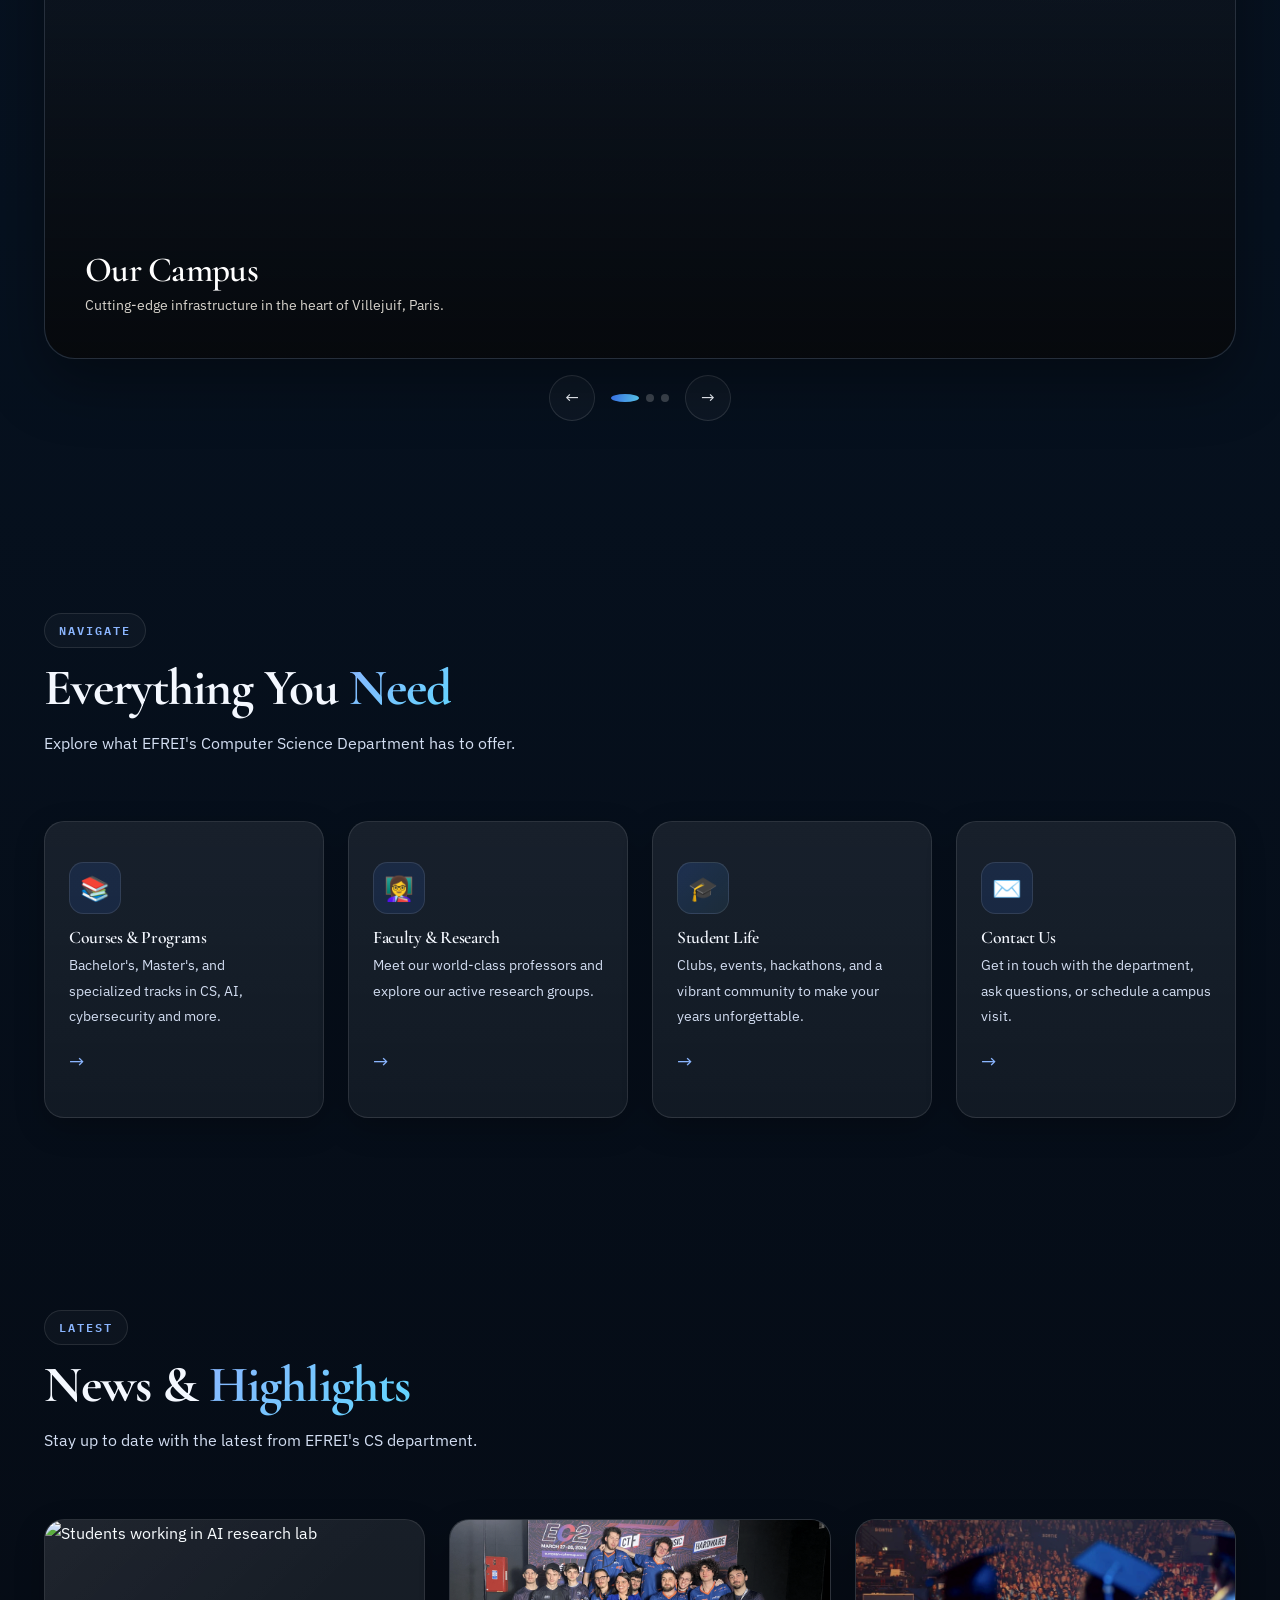
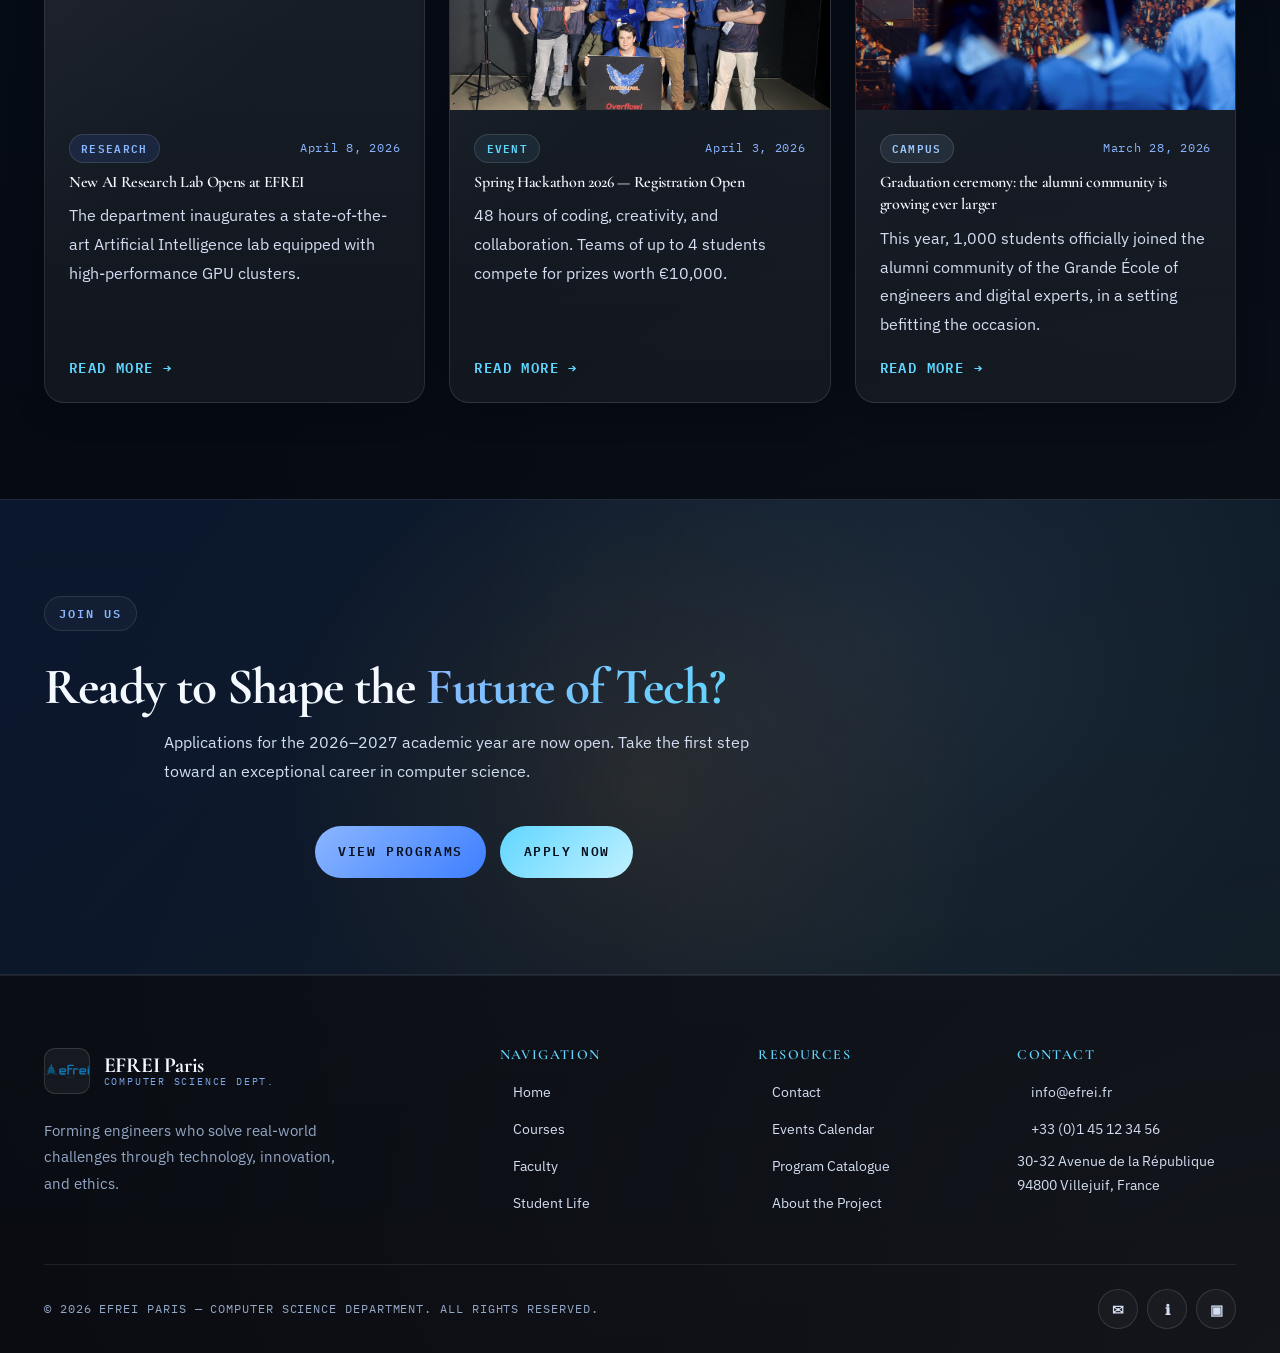
==== commit 6fafd3ae: "UI Refinements: Faculty profiles, layout centering, remove duplicate social links, fix typing animat" ====
--- a/index.html
+++ b/index.html
@@ -414,6 +414,8 @@
       flex-wrap: wrap;
     }
   </style>
+  <link rel="stylesheet" href="assets/css/rebrand.css">
+  <link rel="stylesheet" href="assets/css/rebrand-blue.css">
 </head>
 
 <body>
@@ -686,8 +688,8 @@
           </article>
 
           <article class="news-card reveal delay-1">
-            <img src="assets/images/student_hackathon.png" alt="Students at the Spring Hackathon 2026"
-              class="news-card-img" loading="lazy">
+            <img src="assets/images/Hackathon.png" alt="Students at the Spring Hackathon 2026" class="news-card-img"
+              loading="lazy">
             <div class="news-card-body">
               <div class="news-meta">
                 <span class="tag tag-accent">Event</span>
@@ -701,16 +703,17 @@
           </article>
 
           <article class="news-card reveal delay-2">
-            <img src="assets/images/campus_library.png" alt="EFREI digital library upgrade" class="news-card-img"
+            <img src="assets/images/Graduation.jpeg" alt="EFREI Graduation ceremony" class="news-card-img"
               loading="lazy">
             <div class="news-card-body">
               <div class="news-meta">
                 <span class="tag tag-gold">Campus</span>
                 <span class="news-date">March 28, 2026</span>
               </div>
-              <h4>Digital Library Expansion Complete</h4>
-              <p>EFREI's digital resource center has been upgraded with 50,000+ new e-books and access to premium
-                academic journals.</p>
+              <h4>
+                Graduation ceremony: the alumni community is growing ever larger</h4>
+              <p>This year, 1,000 students officially joined the alumni community of the Grande École of engineers and
+                digital experts, in a setting befitting the occasion.</p>
               <a href="pages/student-life.html" class="news-read-more">Read more →</a>
             </div>
           </article>
@@ -791,10 +794,9 @@
       <div class="footer-bottom">
         <p>&copy; 2026 EFREI Paris — Computer Science Department. All rights reserved.</p>
         <div class="footer-social" aria-label="Social media links">
-          <a href="#" class="social-icon" aria-label="LinkedIn">in</a>
-          <a href="#" class="social-icon" aria-label="Twitter/X">𝕏</a>
-          <a href="#" class="social-icon" aria-label="GitHub">⌥</a>
+          <a href="pages/contact.html" class="social-icon" aria-label="Contact">✉</a>
           <a href="pages/about.html" class="social-icon" aria-label="About the project">ℹ</a>
+          <a href="pages/courses.html" class="social-icon" aria-label="Programs">▣</a>
         </div>
       </div>
     </div>
--- a/assets/css/style.css
+++ b/assets/css/style.css
@@ -9,51 +9,53 @@
 /* ---- CSS Variables / Design Tokens ---- */
 :root {
   /* Colors */
-  --bg-primary:    rgba(15, 23, 42, 0.4);
-  --bg-secondary:  rgba(30, 41, 59, 0.4);
-  --bg-tertiary:   #050810; /* Solid very dark blue-black for body */
-  --surface:       rgba(15, 23, 42, 0.85); /* Dark surfaces */
-  --glass:         rgba(30, 41, 59, 0.65);
-  --glass-border:  rgba(255, 255, 255, 0.1);
-
-  --color-primary:  #3b82f6;
+  --bg-primary: rgba(15, 23, 42, 0.4);
+  --bg-secondary: rgba(30, 41, 59, 0.4);
+  --bg-tertiary: #050810;
+  /* Solid very dark blue-black for body */
+  --surface: rgba(15, 23, 42, 0.85);
+  /* Dark surfaces */
+  --glass: rgba(30, 41, 59, 0.65);
+  --glass-border: rgba(255, 255, 255, 0.1);
+
+  --color-primary: #3b82f6;
   --color-primary-light: #60a5fa;
-  --color-primary-dark:  #1d4ed8;
-  --color-accent:   #38bdf8;
-  --color-gold:     #fbbf24;
-  --color-success:  #34d399;
-  --color-error:    #f87171;
-  --color-warning:  #fbbf24;
-
-  --text-primary:   #f8fafc;
+  --color-primary-dark: #1d4ed8;
+  --color-accent: #38bdf8;
+  --color-gold: #fbbf24;
+  --color-success: #34d399;
+  --color-error: #f87171;
+  --color-warning: #fbbf24;
+
+  --text-primary: #f8fafc;
   --text-secondary: #cbd5e1;
-  --text-muted:     #94a3b8;
+  --text-muted: #94a3b8;
 
   /* Typography */
-  --font-body:      'Inter', system-ui, sans-serif;
-  --font-heading:   'Sora', system-ui, sans-serif;
+  --font-body: 'Inter', system-ui, sans-serif;
+  --font-heading: 'Sora', system-ui, sans-serif;
 
   /* Spacing */
-  --space-xs:   0.25rem;
-  --space-sm:   0.5rem;
-  --space-md:   1rem;
-  --space-lg:   1.5rem;
-  --space-xl:   2.5rem;
-  --space-2xl:  4rem;
-  --space-3xl:  6rem;
-  --space-4xl:  8rem;
+  --space-xs: 0.25rem;
+  --space-sm: 0.5rem;
+  --space-md: 1rem;
+  --space-lg: 1.5rem;
+  --space-xl: 2.5rem;
+  --space-2xl: 4rem;
+  --space-3xl: 6rem;
+  --space-4xl: 8rem;
 
   /* Border Radius */
-  --radius-sm:  0.375rem;
-  --radius-md:  0.75rem;
-  --radius-lg:  1.25rem;
-  --radius-xl:  2rem;
+  --radius-sm: 0.375rem;
+  --radius-md: 0.75rem;
+  --radius-lg: 1.25rem;
+  --radius-xl: 2rem;
   --radius-full: 9999px;
 
   /* Shadows */
-  --shadow-sm:  0 1px 3px rgba(0,0,0,0.05);
-  --shadow-md:  0 4px 12px rgba(15,23,42,0.08);
-  --shadow-lg:  0 10px 40px rgba(15,23,42,0.1);
+  --shadow-sm: 0 1px 3px rgba(0, 0, 0, 0.05);
+  --shadow-md: 0 4px 12px rgba(15, 23, 42, 0.08);
+  --shadow-lg: 0 10px 40px rgba(15, 23, 42, 0.1);
   --shadow-glow: 0 0 30px rgba(37, 99, 235, 0.15);
   --shadow-glow-accent: 0 0 30px rgba(14, 165, 233, 0.1);
 
@@ -68,7 +70,9 @@
 }
 
 /* ---- Reset & Base ---- */
-*, *::before, *::after {
+*,
+*::before,
+*::after {
   box-sizing: border-box;
   margin: 0;
   padding: 0;
@@ -81,13 +85,117 @@
 
 body {
   font-family: var(--font-body);
-  background-color: var(--bg-tertiary);
+  background:
+    radial-gradient(circle at top left, rgba(37, 99, 235, 0.18), transparent 32%),
+    radial-gradient(circle at bottom right, rgba(14, 165, 233, 0.1), transparent 30%),
+    linear-gradient(180deg, #08101f 0%, var(--bg-tertiary) 35%, #04070d 100%);
   color: var(--text-primary);
   line-height: 1.6;
   min-height: 100vh;
   overflow-x: hidden;
   position: relative;
   z-index: 0;
+  color-scheme: dark;
+  isolation: isolate;
+}
+
+.site-bg {
+  position: fixed;
+  inset: 0;
+  pointer-events: none;
+  z-index: 0;
+  overflow: hidden;
+}
+
+.site-bg-glow,
+.site-bg-grid,
+.site-bg-beam,
+.site-bg-vignette,
+.site-bg-orb {
+  position: absolute;
+  inset: 0;
+}
+
+.site-bg-glow {
+  inset: -18vh -12vw;
+  background:
+    radial-gradient(circle at 14% 18%, rgba(59, 130, 246, 0.3), transparent 20%),
+    radial-gradient(circle at 84% 16%, rgba(56, 189, 248, 0.24), transparent 18%),
+    radial-gradient(circle at 72% 76%, rgba(14, 165, 233, 0.15), transparent 22%),
+    radial-gradient(circle at 28% 82%, rgba(251, 191, 36, 0.1), transparent 18%);
+  filter: blur(18px);
+  opacity: 0.95;
+  animation: bgDrift 16s ease-in-out infinite alternate;
+}
+
+.site-bg-grid {
+  background:
+    linear-gradient(rgba(96, 165, 250, 0.085) 1px, transparent 1px),
+    linear-gradient(90deg, rgba(56, 189, 248, 0.07) 1px, transparent 1px),
+    radial-gradient(circle at center, rgba(255, 255, 255, 0.055), transparent 62%);
+  background-size: 110px 110px, 110px 110px, 100% 100%;
+  mix-blend-mode: screen;
+  opacity: 0.3;
+  animation: bgPan 18s linear infinite;
+}
+
+.site-bg-beam {
+  inset: -20%;
+  background:
+    linear-gradient(115deg,
+      transparent 0%,
+      transparent 35%,
+      rgba(125, 211, 252, 0.04) 42%,
+      rgba(125, 211, 252, 0.14) 48%,
+      rgba(255, 255, 255, 0.08) 50%,
+      rgba(125, 211, 252, 0.14) 52%,
+      rgba(125, 211, 252, 0.04) 58%,
+      transparent 65%,
+      transparent 100%);
+  opacity: 0.7;
+  mix-blend-mode: screen;
+  animation: bgSweep 14s ease-in-out infinite;
+}
+
+.site-bg-vignette {
+  background:
+    radial-gradient(circle at 50% 35%, transparent 0%, rgba(5, 8, 16, 0.08) 52%, rgba(5, 8, 16, 0.38) 100%);
+}
+
+.site-bg-orb {
+  border-radius: 50%;
+  filter: blur(70px);
+  opacity: 0.7;
+}
+
+.site-bg-orb-1 {
+  inset: auto;
+  width: 28rem;
+  height: 28rem;
+  top: -8rem;
+  left: -6rem;
+  background: radial-gradient(circle, rgba(37, 99, 235, 0.28) 0%, rgba(37, 99, 235, 0.05) 45%, transparent 72%);
+  animation: bgFloatOne 12s ease-in-out infinite alternate;
+}
+
+.site-bg-orb-2 {
+  inset: auto;
+  width: 24rem;
+  height: 24rem;
+  top: 8rem;
+  right: -7rem;
+  background: radial-gradient(circle, rgba(56, 189, 248, 0.22) 0%, rgba(56, 189, 248, 0.04) 48%, transparent 72%);
+  animation: bgFloatTwo 15s ease-in-out infinite alternate;
+}
+
+.site-bg-orb-3 {
+  inset: auto;
+  width: 20rem;
+  height: 20rem;
+  right: 16%;
+  bottom: -7rem;
+  background: radial-gradient(circle, rgba(14, 165, 233, 0.16) 0%, rgba(14, 165, 233, 0.03) 46%, transparent 70%);
+  animation: bgFloatThree 13s ease-in-out infinite alternate;
 }
 
 
@@ -103,7 +211,8 @@
   text-decoration: none;
 }
 
-ul, ol {
+ul,
+ol {
   list-style: none;
 }
 
@@ -114,24 +223,73 @@
   background: none;
 }
 
-input, textarea, select {
+a:focus-visible,
+button:focus-visible,
+input:focus-visible,
+select:focus-visible,
+textarea:focus-visible {
+  outline: 2px solid var(--color-accent);
+  outline-offset: 3px;
+}
+
+/* Keep page layers above the shared animated backdrop */
+header,
+main,
+footer,
+.mobile-nav,
+#scroll-progress,
+#back-to-top {
+  position: relative;
+  z-index: 1;
+}
+
+input,
+textarea,
+select {
   font-family: var(--font-body);
 }
 
 /* ---- Typography ---- */
-h1, h2, h3, h4, h5, h6 {
+h1,
+h2,
+h3,
+h4,
+h5,
+h6 {
   font-family: var(--font-heading);
   line-height: 1.2;
   color: var(--text-primary);
 }
 
-h1 { font-size: clamp(2rem, 5vw, 3.5rem); font-weight: 800; }
-h2 { font-size: clamp(1.6rem, 3.5vw, 2.5rem); font-weight: 700; }
-h3 { font-size: clamp(1.2rem, 2.5vw, 1.75rem); font-weight: 600; }
-h4 { font-size: 1.125rem; font-weight: 600; }
-h5 { font-size: 1rem; font-weight: 600; }
-
-p { color: var(--text-secondary); line-height: 1.75; }
+h1 {
+  font-size: clamp(2rem, 5vw, 3.5rem);
+  font-weight: 800;
+}
+
+h2 {
+  font-size: clamp(1.6rem, 3.5vw, 2.5rem);
+  font-weight: 700;
+}
+
+h3 {
+  font-size: clamp(1.2rem, 2.5vw, 1.75rem);
+  font-weight: 600;
+}
+
+h4 {
+  font-size: 1.125rem;
+  font-weight: 600;
+}
+
+h5 {
+  font-size: 1rem;
+  font-weight: 600;
+}
+
+p {
+  color: var(--text-secondary);
+  line-height: 1.75;
+}
 
 /* ---- Layout Utilities ---- */
 .container {
@@ -182,21 +340,75 @@
   font-size: 1.05rem;
 }
 
-.grid-2 { display: grid; grid-template-columns: repeat(2, 1fr); gap: var(--space-lg); }
-.grid-3 { display: grid; grid-template-columns: repeat(3, 1fr); gap: var(--space-lg); }
-.grid-4 { display: grid; grid-template-columns: repeat(4, 1fr); gap: var(--space-lg); }
-.flex { display: flex; }
-.flex-center { display: flex; align-items: center; justify-content: center; }
-.flex-between { display: flex; align-items: center; justify-content: space-between; }
-.gap-sm { gap: var(--space-sm); }
-.gap-md { gap: var(--space-md); }
-.gap-lg { gap: var(--space-lg); }
-.text-center { text-align: center; }
-.mt-md { margin-top: var(--space-md); }
-.mt-lg { margin-top: var(--space-lg); }
-.mt-xl { margin-top: var(--space-xl); }
-.mb-md { margin-bottom: var(--space-md); }
-.mb-lg { margin-bottom: var(--space-lg); }
+.grid-2 {
+  display: grid;
+  grid-template-columns: repeat(2, 1fr);
+  gap: var(--space-lg);
+}
+
+.grid-3 {
+  display: grid;
+  grid-template-columns: repeat(3, 1fr);
+  gap: var(--space-lg);
+}
+
+.grid-4 {
+  display: grid;
+  grid-template-columns: repeat(4, 1fr);
+  gap: var(--space-lg);
+}
+
+.flex {
+  display: flex;
+}
+
+.flex-center {
+  display: flex;
+  align-items: center;
+  justify-content: center;
+}
+
+.flex-between {
+  display: flex;
+  align-items: center;
+  justify-content: space-between;
+}
+
+.gap-sm {
+  gap: var(--space-sm);
+}
+
+.gap-md {
+  gap: var(--space-md);
+}
+
+.gap-lg {
+  gap: var(--space-lg);
+}
+
+.text-center {
+  text-align: center;
+}
+
+.mt-md {
+  margin-top: var(--space-md);
+}
+
+.mt-lg {
+  margin-top: var(--space-lg);
+}
+
+.mt-xl {
+  margin-top: var(--space-xl);
+}
+
+.mb-md {
+  margin-bottom: var(--space-md);
+}
+
+.mb-lg {
+  margin-bottom: var(--space-lg);
+}
 
 /* ---- Gradient backgrounds ---- */
 .gradient-text {
@@ -481,10 +693,12 @@
 .hamburger.open span:nth-child(1) {
   transform: translateY(7px) rotate(45deg);
 }
+
 .hamburger.open span:nth-child(2) {
   opacity: 0;
   transform: scaleX(0);
 }
+
 .hamburger.open span:nth-child(3) {
   transform: translateY(-7px) rotate(-45deg);
 }
@@ -496,7 +710,7 @@
   top: var(--header-height);
   left: 0;
   right: 0;
-  background: rgba(255, 255, 255, 0.98);
+  background: rgba(5, 8, 16, 0.96);
   backdrop-filter: blur(20px);
   -webkit-backdrop-filter: blur(20px);
   border-bottom: 1px solid var(--glass-border);
@@ -701,7 +915,10 @@
 }
 
 /* Remove hard borders that break the flow */
-.stats-section, .carousel-section, .quick-links-section, .news-section {
+.stats-section,
+.carousel-section,
+.quick-links-section,
+.news-section {
   border: none !important;
 }
 
@@ -739,7 +956,9 @@
   color: var(--color-primary-light);
 }
 
-.breadcrumb span { color: var(--text-muted); }
+.breadcrumb span {
+  color: var(--text-muted);
+}
 
 /* ===================================================
    TABLES
@@ -981,11 +1200,25 @@
 }
 
 /* Stagger delay helpers */
-.delay-1 { transition-delay: 0.1s; }
-.delay-2 { transition-delay: 0.2s; }
-.delay-3 { transition-delay: 0.3s; }
-.delay-4 { transition-delay: 0.4s; }
-.delay-5 { transition-delay: 0.5s; }
+.delay-1 {
+  transition-delay: 0.1s;
+}
+
+.delay-2 {
+  transition-delay: 0.2s;
+}
+
+.delay-3 {
+  transition-delay: 0.3s;
+}
+
+.delay-4 {
+  transition-delay: 0.4s;
+}
+
+.delay-5 {
+  transition-delay: 0.5s;
+}
 
 /* ===================================================
    SEARCH / FILTER BAR
--- a/assets/css/animations.css
+++ b/assets/css/animations.css
@@ -107,8 +107,8 @@
 }
 
 @keyframes blink {
-  0%, 100% { border-color: var(--color-primary); }
-  50%       { border-color: transparent; }
+  0%, 100% { opacity: 1; }
+  50%       { opacity: 0; }
 }
 
 @keyframes ripple {
@@ -151,6 +151,66 @@
 @keyframes dotBounce {
   0%, 80%, 100% { transform: scale(0); }
   40%            { transform: scale(1); }
+}
+
+@keyframes bgDrift {
+  0% {
+    transform: translate3d(0, 0, 0) scale(1);
+  }
+  100% {
+    transform: translate3d(6vw, -4vh, 0) scale(1.08);
+  }
+}
+
+@keyframes bgPan {
+  0% {
+    background-position: 0 0, 0 0, 50% 50%;
+  }
+  100% {
+    background-position: 220px 220px, -220px 220px, 50% 50%;
+  }
+}
+
+@keyframes bgSweep {
+  0% {
+    transform: translate3d(-12vw, 0, 0) rotate(-8deg);
+    opacity: 0.2;
+  }
+  50% {
+    transform: translate3d(0, 0, 0) rotate(-5deg);
+    opacity: 0.78;
+  }
+  100% {
+    transform: translate3d(12vw, 0, 0) rotate(-2deg);
+    opacity: 0.22;
+  }
+}
+
+@keyframes bgFloatOne {
+  0% {
+    transform: translate3d(0, 0, 0) scale(1);
+  }
+  100% {
+    transform: translate3d(8vw, 5vh, 0) scale(1.14);
+  }
+}
+
+@keyframes bgFloatTwo {
+  0% {
+    transform: translate3d(0, 0, 0) scale(1);
+  }
+  100% {
+    transform: translate3d(-8vw, -4vh, 0) scale(1.12);
+  }
+}
+
+@keyframes bgFloatThree {
+  0% {
+    transform: translate3d(0, 0, 0) scale(1);
+  }
+  100% {
+    transform: translate3d(-6vw, -8vh, 0) scale(1.16);
+  }
 }
 
 /* ---- Hero Orbs ---- */
@@ -466,7 +526,7 @@
   display: flex;
   align-items: center;
   justify-content: center;
-  animate: fadeIn 0.3s ease;
+  animation: fadeIn 0.3s ease;
   cursor: pointer;
 }
 
@@ -561,3 +621,15 @@
   font-size: 0.875rem;
   color: var(--text-secondary);
 }
+
+/* ===================================================
+   SHARED SITE BACKGROUND
+   =================================================== */
+@media (prefers-reduced-motion: reduce) {
+  .site-bg-glow,
+  .site-bg-grid,
+  .site-bg-beam,
+  .site-bg-orb {
+    animation: none !important;
+  }
+}
--- a/assets/css/rebrand.css
+++ b/assets/css/rebrand.css
@@ -0,0 +1,2568 @@
+/* ===================================================
+   EFREI CS Department — Rebrand Layer
+   Editorial nocturne / print-lab aesthetic
+   =================================================== */
+
+@import url('https://fonts.googleapis.com/css2?family=Cormorant+Garamond:wght@500;600;700&family=IBM+Plex+Mono:wght@400;500;600&family=IBM+Plex+Sans:wght@300;400;500;600;700&display=swap');
+
+:root {
+  --bg-primary: #0b0d12;
+  --bg-secondary: #111521;
+  --bg-tertiary: #07080c;
+  --surface: rgba(248, 241, 228, 0.06);
+  --glass: rgba(255, 255, 255, 0.045);
+  --glass-border: rgba(255, 255, 255, 0.14);
+
+  --color-primary: #d79a35;
+  --color-primary-light: #f0c46a;
+  --color-primary-dark: #915f11;
+  --color-accent: #7cd5d0;
+  --color-gold: #f5bd52;
+  --color-success: #73d18f;
+  --color-error: #ff6f61;
+  --color-warning: #f5bd52;
+
+  --text-primary: #f4efe6;
+  --text-secondary: #d1c8bb;
+  --text-muted: #9d9485;
+
+  --font-body: 'IBM Plex Sans', 'Segoe UI', sans-serif;
+  --font-heading: 'Cormorant Garamond', Georgia, serif;
+  --font-mono: 'IBM Plex Mono', Consolas, monospace;
+
+  --space-xs: 0.25rem;
+  --space-sm: 0.5rem;
+  --space-md: 1rem;
+  --space-lg: 1.5rem;
+  --space-xl: 2.5rem;
+  --space-2xl: 4rem;
+  --space-3xl: 6rem;
+  --space-4xl: 8rem;
+
+  --radius-sm: 0.45rem;
+  --radius-md: 0.9rem;
+  --radius-lg: 1.25rem;
+  --radius-xl: 1.9rem;
+  --radius-full: 9999px;
+
+  --shadow-sm: 0 1px 1px rgba(0, 0, 0, 0.08);
+  --shadow-md: 0 10px 30px rgba(0, 0, 0, 0.24);
+  --shadow-lg: 0 24px 60px rgba(0, 0, 0, 0.35);
+  --shadow-glow: 0 0 0 1px rgba(215, 154, 53, 0.12), 0 24px 70px rgba(215, 154, 53, 0.08);
+  --shadow-glow-accent: 0 0 0 1px rgba(124, 213, 208, 0.12), 0 24px 70px rgba(124, 213, 208, 0.08);
+
+  --transition-fast: 140ms ease;
+  --transition-base: 240ms ease;
+  --transition-slow: 480ms cubic-bezier(0.2, 0.8, 0.2, 1);
+
+  --max-width: 1240px;
+  --header-height: 76px;
+}
+
+html {
+  font-size: 16px;
+  scroll-behavior: smooth;
+  background: var(--bg-primary);
+}
+
+body {
+  font-family: var(--font-body);
+  color: var(--text-primary);
+  line-height: 1.65;
+  min-height: 100vh;
+  overflow-x: hidden;
+  background:
+    radial-gradient(circle at 10% 10%, rgba(215, 154, 53, 0.12), transparent 24%),
+    radial-gradient(circle at 85% 12%, rgba(124, 213, 208, 0.10), transparent 26%),
+    radial-gradient(circle at 75% 88%, rgba(255, 255, 255, 0.05), transparent 30%),
+    linear-gradient(180deg, #0f1218 0%, #090b10 48%, #050608 100%);
+  color-scheme: dark;
+  position: relative;
+  isolation: isolate;
+}
+
+body::before {
+  content: '';
+  position: fixed;
+  inset: 0;
+  pointer-events: none;
+  z-index: 0;
+  background:
+    linear-gradient(rgba(255, 255, 255, 0.018) 1px, transparent 1px),
+    linear-gradient(90deg, rgba(255, 255, 255, 0.012) 1px, transparent 1px),
+    radial-gradient(circle at 50% 50%, rgba(255, 255, 255, 0.03), transparent 58%);
+  background-size: 24px 24px, 24px 24px, 100% 100%;
+  opacity: 0.42;
+  mask-image: linear-gradient(180deg, rgba(0, 0, 0, 0.96), rgba(0, 0, 0, 0.72));
+}
+
+.site-bg {
+  position: fixed;
+  inset: 0;
+  pointer-events: none;
+  z-index: 0;
+  overflow: hidden;
+}
+
+.site-bg-glow,
+.site-bg-grid,
+.site-bg-beam,
+.site-bg-vignette,
+.site-bg-orb {
+  position: absolute;
+  inset: 0;
+}
+
+.site-bg-glow {
+  inset: -15vh -10vw;
+  background:
+    radial-gradient(circle at 18% 12%, rgba(215, 154, 53, 0.18), transparent 18%),
+    radial-gradient(circle at 88% 18%, rgba(124, 213, 208, 0.14), transparent 16%),
+    radial-gradient(circle at 66% 78%, rgba(255, 255, 255, 0.08), transparent 18%);
+  filter: blur(18px);
+  opacity: 0.8;
+  animation: bgDrift 18s ease-in-out infinite alternate;
+}
+
+.site-bg-grid {
+  background:
+    linear-gradient(rgba(255, 255, 255, 0.035) 1px, transparent 1px),
+    linear-gradient(90deg, rgba(255, 255, 255, 0.03) 1px, transparent 1px);
+  background-size: 88px 88px, 88px 88px;
+  opacity: 0.14;
+  mix-blend-mode: soft-light;
+  animation: bgPan 22s linear infinite;
+}
+
+.site-bg-beam {
+  inset: -18%;
+  background:
+    linear-gradient(112deg,
+      transparent 0%,
+      transparent 40%,
+      rgba(215, 154, 53, 0.05) 45%,
+      rgba(215, 154, 53, 0.12) 49%,
+      rgba(255, 255, 255, 0.08) 50%,
+      rgba(124, 213, 208, 0.12) 51%,
+      rgba(124, 213, 208, 0.05) 56%,
+      transparent 62%,
+      transparent 100%);
+  opacity: 0.55;
+  mix-blend-mode: screen;
+  animation: bgSweep 16s ease-in-out infinite;
+}
+
+.site-bg-vignette {
+  background: radial-gradient(circle at 50% 30%, transparent 0%, rgba(5, 6, 8, 0.18) 56%, rgba(5, 6, 8, 0.60) 100%);
+}
+
+.site-bg-orb {
+  border-radius: 50%;
+  filter: blur(80px);
+  opacity: 0.65;
+}
+
+.site-bg-orb-1 {
+  inset: auto;
+  width: 24rem;
+  height: 24rem;
+  top: -6rem;
+  left: -7rem;
+  background: radial-gradient(circle, rgba(215, 154, 53, 0.22), transparent 68%);
+  animation: bgFloatOne 16s ease-in-out infinite alternate;
+}
+
+.site-bg-orb-2 {
+  inset: auto;
+  width: 20rem;
+  height: 20rem;
+  top: 7rem;
+  right: -6rem;
+  background: radial-gradient(circle, rgba(124, 213, 208, 0.18), transparent 70%);
+  animation: bgFloatTwo 18s ease-in-out infinite alternate;
+}
+
+.site-bg-orb-3 {
+  inset: auto;
+  width: 18rem;
+  height: 18rem;
+  right: 18%;
+  bottom: -6rem;
+  background: radial-gradient(circle, rgba(255, 255, 255, 0.12), transparent 70%);
+  animation: bgFloatThree 15s ease-in-out infinite alternate;
+}
+
+img {
+  max-width: 100%;
+  height: auto;
+  display: block;
+}
+
+a {
+  color: inherit;
+  text-decoration: none;
+}
+
+ul,
+ol {
+  list-style: none;
+}
+
+button {
+  cursor: pointer;
+  font-family: var(--font-body);
+  border: none;
+  background: none;
+}
+
+input,
+textarea,
+select {
+  font-family: var(--font-body);
+}
+
+a:focus-visible,
+button:focus-visible,
+input:focus-visible,
+select:focus-visible,
+textarea:focus-visible {
+  outline: 2px solid var(--color-accent);
+  outline-offset: 3px;
+}
+
+header,
+main,
+footer,
+.mobile-nav,
+#scroll-progress,
+#back-to-top {
+  position: relative;
+  z-index: 1;
+}
+
+h1,
+h2,
+h3,
+h4,
+h5,
+h6 {
+  font-family: var(--font-heading);
+  line-height: 0.95;
+  letter-spacing: -0.02em;
+  color: var(--text-primary);
+}
+
+h1 {
+  font-size: clamp(3rem, 7vw, 5.5rem);
+  font-weight: 700;
+}
+
+h2 {
+  font-size: clamp(2rem, 4vw, 3.4rem);
+  font-weight: 700;
+}
+
+h3 {
+  font-size: clamp(1.35rem, 2.5vw, 2rem);
+  font-weight: 600;
+}
+
+h4 {
+  font-size: 1.15rem;
+  font-weight: 600;
+}
+
+h5 {
+  font-size: 0.92rem;
+  font-weight: 600;
+  text-transform: uppercase;
+  letter-spacing: 0.14em;
+}
+
+p {
+  color: var(--text-secondary);
+  line-height: 1.8;
+}
+
+.container {
+  width: 100%;
+  max-width: var(--max-width);
+  margin: 0 auto;
+  padding: 0 clamp(1rem, 2vw, 1.5rem);
+}
+
+.section {
+  padding: clamp(4rem, 8vw, 7rem) 0;
+  position: relative;
+}
+
+.section-header {
+  text-align: left;
+  margin-bottom: var(--space-2xl);
+  max-width: 760px;
+}
+
+.section-label {
+  display: inline-flex;
+  align-items: center;
+  gap: 0.5rem;
+  font-family: var(--font-mono);
+  font-size: 0.72rem;
+  font-weight: 600;
+  text-transform: uppercase;
+  letter-spacing: 0.18em;
+  color: var(--color-primary-light);
+  background: rgba(255, 255, 255, 0.03);
+  border: 1px solid rgba(255, 255, 255, 0.1);
+  padding: 0.45rem 0.85rem;
+  border-radius: var(--radius-full);
+  margin-bottom: var(--space-md);
+}
+
+.section-title {
+  margin-bottom: var(--space-md);
+  text-wrap: balance;
+}
+
+.section-title span,
+.gradient-text {
+  background: linear-gradient(135deg, var(--color-primary-light), var(--color-accent));
+  -webkit-background-clip: text;
+  background-clip: text;
+  -webkit-text-fill-color: transparent;
+}
+
+.section-desc {
+  max-width: 680px;
+  margin: 0;
+  color: var(--text-secondary);
+  font-size: 1.05rem;
+}
+
+.grid-2 {
+  display: grid;
+  grid-template-columns: repeat(2, minmax(0, 1fr));
+  gap: var(--space-lg);
+}
+
+.grid-3 {
+  display: grid;
+  grid-template-columns: repeat(3, minmax(0, 1fr));
+  gap: var(--space-lg);
+}
+
+.grid-4 {
+  display: grid;
+  grid-template-columns: repeat(4, minmax(0, 1fr));
+  gap: var(--space-lg);
+}
+
+.flex {
+  display: flex;
+}
+
+.flex-center {
+  display: flex;
+  align-items: center;
+  justify-content: center;
+}
+
+.flex-between {
+  display: flex;
+  align-items: center;
+  justify-content: space-between;
+}
+
+.text-center {
+  text-align: center;
+}
+
+.mt-md { margin-top: var(--space-md); }
+.mt-lg { margin-top: var(--space-lg); }
+.mt-xl { margin-top: var(--space-xl); }
+.mb-md { margin-bottom: var(--space-md); }
+.mb-lg { margin-bottom: var(--space-lg); }
+
+.btn {
+  display: inline-flex;
+  align-items: center;
+  gap: 0.55rem;
+  padding: 0.95rem 1.45rem;
+  border-radius: var(--radius-full);
+  font-family: var(--font-mono);
+  font-size: 0.82rem;
+  font-weight: 600;
+  text-transform: uppercase;
+  letter-spacing: 0.12em;
+  transition: transform var(--transition-base), box-shadow var(--transition-base), background var(--transition-base), color var(--transition-base), border-color var(--transition-base);
+  white-space: nowrap;
+}
+
+.btn-primary {
+  color: #121212;
+  background: linear-gradient(135deg, var(--color-primary-light), var(--color-primary));
+  box-shadow: 0 14px 32px rgba(215, 154, 53, 0.24);
+}
+
+.btn-primary:hover {
+  transform: translateY(-2px);
+  box-shadow: 0 18px 38px rgba(215, 154, 53, 0.28);
+}
+
+.btn-outline {
+  color: var(--text-primary);
+  background: rgba(255, 255, 255, 0.03);
+  border: 1px solid rgba(255, 255, 255, 0.14);
+}
+
+.btn-outline:hover {
+  transform: translateY(-2px);
+  border-color: rgba(124, 213, 208, 0.35);
+  color: var(--color-accent);
+  background: rgba(124, 213, 208, 0.06);
+}
+
+.btn-accent {
+  color: #061112;
+  background: linear-gradient(135deg, var(--color-accent), #b6f0ea);
+  box-shadow: 0 14px 32px rgba(124, 213, 208, 0.2);
+}
+
+.btn-accent:hover {
+  transform: translateY(-2px);
+}
+
+.btn-sm {
+  padding: 0.65rem 1rem;
+  font-size: 0.74rem;
+}
+
+.card,
+.card-glass,
+.news-card,
+.quick-link-card,
+.stat-item,
+.course-card,
+.faculty-card,
+.member-card,
+.track-card,
+.club-card,
+.info-card,
+.testimonial-card,
+.lab-card,
+.tech-item,
+.context-card,
+.accordion-item,
+.calendar-cell,
+.form-control,
+.search-bar {
+  border-radius: var(--radius-lg);
+}
+
+.card,
+.card-glass,
+.news-card,
+.quick-link-card,
+.stat-item,
+.course-card,
+.faculty-card,
+.member-card,
+.track-card,
+.club-card,
+.info-card,
+.testimonial-card,
+.lab-card,
+.tech-item,
+.context-card {
+  background: linear-gradient(180deg, rgba(255, 255, 255, 0.045), rgba(255, 255, 255, 0.02));
+  border: 1px solid rgba(255, 255, 255, 0.11);
+  box-shadow: var(--shadow-md);
+  overflow: hidden;
+  backdrop-filter: none;
+}
+
+.card:hover,
+.card-glass:hover,
+.news-card:hover,
+.quick-link-card:hover,
+.stat-item:hover,
+.course-card:hover,
+.faculty-card:hover,
+.member-card:hover,
+.track-card:hover,
+.club-card:hover,
+.info-card:hover,
+.testimonial-card:hover,
+.lab-card:hover,
+.tech-item:hover,
+.context-card:hover {
+  box-shadow: var(--shadow-lg), var(--shadow-glow);
+  border-color: rgba(215, 154, 53, 0.22);
+}
+
+.card-body {
+  padding: var(--space-lg);
+}
+
+.card-image {
+  width: 100%;
+  height: 200px;
+  object-fit: cover;
+}
+
+.tag {
+  display: inline-flex;
+  align-items: center;
+  padding: 0.3rem 0.7rem;
+  border-radius: var(--radius-full);
+  font-family: var(--font-mono);
+  font-size: 0.68rem;
+  font-weight: 600;
+  text-transform: uppercase;
+  letter-spacing: 0.12em;
+}
+
+.tag-primary,
+.tag-accent,
+.tag-gold {
+  border: 1px solid rgba(255, 255, 255, 0.12);
+}
+
+.tag-primary {
+  color: var(--color-primary-light);
+  background: rgba(215, 154, 53, 0.08);
+}
+
+.tag-accent {
+  color: var(--color-accent);
+  background: rgba(124, 213, 208, 0.08);
+}
+
+.tag-gold {
+  color: var(--color-gold);
+  background: rgba(245, 189, 82, 0.08);
+}
+
+.divider {
+  height: 1px;
+  background: linear-gradient(90deg, transparent, rgba(255, 255, 255, 0.18), transparent);
+  margin: var(--space-xl) 0;
+}
+
+#site-header {
+  position: fixed;
+  top: 0;
+  left: 0;
+  width: 100%;
+  height: var(--header-height);
+  z-index: 1000;
+  transition: background var(--transition-base), box-shadow var(--transition-base), border-color var(--transition-base);
+}
+
+#site-header.scrolled {
+  background: rgba(9, 10, 14, 0.88);
+  backdrop-filter: blur(14px);
+  box-shadow: 0 1px 0 rgba(255, 255, 255, 0.08), var(--shadow-md);
+  border-bottom: 1px solid rgba(255, 255, 255, 0.08);
+}
+
+.header-inner {
+  display: flex;
+  align-items: center;
+  justify-content: space-between;
+  height: 100%;
+  gap: var(--space-lg);
+}
+
+.site-logo {
+  display: inline-flex;
+  align-items: center;
+  gap: 0.85rem;
+  flex-shrink: 0;
+}
+
+.logo-mark {
+  width: 46px;
+  height: 46px;
+  border-radius: 0.7rem;
+  background: rgba(255, 255, 255, 0.05);
+  border: 1px solid rgba(255, 255, 255, 0.12);
+  overflow: hidden;
+  display: flex;
+  align-items: center;
+  justify-content: center;
+  transition: transform var(--transition-fast), border-color var(--transition-fast);
+}
+
+.logo-mark img {
+  width: 100%;
+  height: 100%;
+  object-fit: contain;
+  filter: saturate(0.92) contrast(1.05);
+}
+
+.site-logo:hover .logo-mark {
+  transform: translateY(-1px) rotate(-1deg);
+  border-color: rgba(215, 154, 53, 0.28);
+}
+
+.logo-text {
+  display: flex;
+  flex-direction: column;
+  line-height: 1.05;
+}
+
+.logo-title {
+  font-family: var(--font-heading);
+  font-weight: 700;
+  font-size: 1.35rem;
+  letter-spacing: -0.01em;
+}
+
+.logo-sub {
+  font-family: var(--font-mono);
+  font-size: 0.62rem;
+  text-transform: uppercase;
+  letter-spacing: 0.18em;
+  color: var(--text-muted);
+}
+
+.main-nav ul {
+  display: flex;
+  align-items: center;
+  gap: 0.3rem;
+}
+
+.main-nav a {
+  display: block;
+  padding: 0.55rem 0.9rem;
+  border-radius: var(--radius-full);
+  font-family: var(--font-mono);
+  font-size: 0.74rem;
+  text-transform: uppercase;
+  letter-spacing: 0.14em;
+  color: var(--text-secondary);
+  position: relative;
+  transition: background var(--transition-fast), color var(--transition-fast), transform var(--transition-fast);
+}
+
+.main-nav a::after {
+  content: '';
+  position: absolute;
+  left: 50%;
+  bottom: 0.35rem;
+  width: calc(100% - 1.2rem);
+  height: 1px;
+  background: linear-gradient(90deg, var(--color-primary-light), var(--color-accent));
+  transform: translateX(-50%) scaleX(0);
+  transform-origin: center;
+  transition: transform var(--transition-base);
+}
+
+.main-nav a:hover,
+.main-nav a.active {
+  color: var(--text-primary);
+  background: rgba(255, 255, 255, 0.04);
+}
+
+.main-nav a:hover::after,
+.main-nav a.active::after {
+  transform: translateX(-50%) scaleX(1);
+}
+
+.hamburger {
+  display: none;
+  flex-direction: column;
+  gap: 5px;
+  padding: 9px 10px;
+  border-radius: var(--radius-full);
+  border: 1px solid rgba(255, 255, 255, 0.14);
+  background: rgba(255, 255, 255, 0.03);
+}
+
+.hamburger span {
+  display: block;
+  width: 22px;
+  height: 2px;
+  background: var(--text-primary);
+  border-radius: 999px;
+  transition: transform var(--transition-base), opacity var(--transition-base);
+}
+
+.hamburger.open span:nth-child(1) { transform: translateY(7px) rotate(45deg); }
+.hamburger.open span:nth-child(2) { opacity: 0; transform: scaleX(0); }
+.hamburger.open span:nth-child(3) { transform: translateY(-7px) rotate(-45deg); }
+
+.mobile-nav {
+  display: none;
+  position: fixed;
+  top: var(--header-height);
+  left: 0;
+  right: 0;
+  padding: 0.75rem 0 1rem;
+  background: rgba(7, 8, 12, 0.94);
+  backdrop-filter: blur(18px);
+  border-bottom: 1px solid rgba(255, 255, 255, 0.08);
+  opacity: 0;
+  transform: translateY(-8px);
+  transition: opacity var(--transition-base), transform var(--transition-base);
+  box-shadow: var(--shadow-md);
+}
+
+.mobile-nav.open {
+  display: block;
+  opacity: 1;
+  transform: translateY(0);
+}
+
+.mobile-nav ul {
+  display: flex;
+  flex-direction: column;
+}
+
+.mobile-nav a {
+  display: block;
+  padding: 1rem 1.25rem;
+  font-family: var(--font-mono);
+  font-size: 0.82rem;
+  text-transform: uppercase;
+  letter-spacing: 0.12em;
+  color: var(--text-secondary);
+  border-top: 1px solid rgba(255, 255, 255, 0.06);
+}
+
+.mobile-nav a:hover,
+.mobile-nav a.active {
+  color: var(--text-primary);
+  background: rgba(255, 255, 255, 0.03);
+  padding-left: calc(1.25rem + 8px);
+}
+
+#scroll-progress {
+  position: fixed;
+  top: 0;
+  left: 0;
+  height: 2px;
+  width: 0%;
+  background: linear-gradient(90deg, var(--color-primary), var(--color-accent));
+  z-index: 1001;
+  border-radius: 0 999px 999px 0;
+}
+
+#site-footer {
+  background: rgba(255, 255, 255, 0.02);
+  border-top: 1px solid rgba(255, 255, 255, 0.08);
+  padding: clamp(3rem, 6vw, 4.5rem) 0 1.5rem;
+}
+
+.footer-grid {
+  display: grid;
+  grid-template-columns: 1.9fr 1fr 1fr 1fr;
+  gap: var(--space-xl);
+  margin-bottom: var(--space-xl);
+}
+
+.footer-brand p {
+  margin-top: var(--space-md);
+  max-width: 300px;
+  font-size: 0.92rem;
+}
+
+.footer-col h5 {
+  margin-bottom: var(--space-md);
+  color: var(--color-primary-light);
+}
+
+.footer-col ul li {
+  margin-bottom: 0.6rem;
+}
+
+.footer-col ul li a {
+  display: inline-flex;
+  align-items: center;
+  gap: 0.4rem;
+  color: var(--text-secondary);
+  font-size: 0.9rem;
+  transition: color var(--transition-fast), transform var(--transition-fast);
+}
+
+.footer-col ul li a:hover {
+  color: var(--color-accent);
+  transform: translateX(2px);
+}
+
+.footer-col ul li a::before {
+  content: '↗';
+  font-family: var(--font-mono);
+  font-size: 0.7rem;
+  opacity: 0;
+  transform: translateX(-3px);
+  transition: opacity var(--transition-fast), transform var(--transition-fast);
+}
+
+.footer-col ul li a:hover::before {
+  opacity: 1;
+  transform: translateX(0);
+}
+
+.footer-bottom {
+  display: flex;
+  align-items: center;
+  justify-content: space-between;
+  gap: var(--space-lg);
+  padding-top: var(--space-lg);
+  border-top: 1px solid rgba(255, 255, 255, 0.08);
+}
+
+.footer-bottom p {
+  font-family: var(--font-mono);
+  font-size: 0.72rem;
+  letter-spacing: 0.08em;
+  text-transform: uppercase;
+  color: var(--text-muted);
+}
+
+.footer-social {
+  display: flex;
+  gap: 0.55rem;
+}
+
+.social-icon {
+  width: 40px;
+  height: 40px;
+  border-radius: var(--radius-full);
+  border: 1px solid rgba(255, 255, 255, 0.12);
+  background: rgba(255, 255, 255, 0.03);
+  display: flex;
+  align-items: center;
+  justify-content: center;
+  color: var(--text-secondary);
+  font-family: var(--font-mono);
+  font-size: 0.85rem;
+  font-weight: 600;
+  transition: transform var(--transition-fast), border-color var(--transition-fast), color var(--transition-fast), background var(--transition-fast);
+}
+
+.social-icon:hover {
+  transform: translateY(-2px);
+  border-color: rgba(124, 213, 208, 0.35);
+  color: var(--color-accent);
+  background: rgba(124, 213, 208, 0.06);
+}
+
+.page-hero {
+  min-height: 88vh;
+  display: flex;
+  align-items: center;
+  padding: calc(var(--header-height) + 2rem) 0 4rem;
+  position: relative;
+  overflow: hidden;
+}
+
+.page-hero::before {
+  content: '';
+  position: absolute;
+  inset: auto 0 0;
+  height: 180px;
+  background: linear-gradient(180deg, transparent, var(--bg-tertiary));
+  pointer-events: none;
+}
+
+.page-hero::after {
+  content: '';
+  position: absolute;
+  inset: 10% -8% auto;
+  height: 70vh;
+  background:
+    radial-gradient(circle at 20% 20%, rgba(215, 154, 53, 0.08), transparent 26%),
+    radial-gradient(circle at 78% 30%, rgba(124, 213, 208, 0.07), transparent 22%),
+    linear-gradient(135deg, rgba(255, 255, 255, 0.04), transparent 45%, rgba(255, 255, 255, 0.02));
+  pointer-events: none;
+  transform: skewY(-3deg);
+  opacity: 0.9;
+}
+
+.page-hero-content {
+  position: relative;
+  z-index: 2;
+}
+
+.breadcrumb {
+  display: flex;
+  align-items: center;
+  gap: 0.45rem;
+  font-family: var(--font-mono);
+  font-size: 0.72rem;
+  text-transform: uppercase;
+  letter-spacing: 0.12em;
+  color: var(--text-muted);
+  margin-bottom: var(--space-lg);
+}
+
+.breadcrumb a {
+  color: var(--text-muted);
+}
+
+.breadcrumb a:hover {
+  color: var(--color-primary-light);
+}
+
+.section-blend-top {
+  position: relative;
+}
+
+.section-blend-top::before {
+  content: '';
+  position: absolute;
+  top: 0;
+  left: 0;
+  width: 100%;
+  height: 110px;
+  background: linear-gradient(180deg, var(--bg-primary), transparent);
+  pointer-events: none;
+}
+
+.stats-section,
+.carousel-section,
+.quick-links-section,
+.news-section,
+.tech-section,
+.context-section,
+.clubs-section,
+.hours-section,
+.faq-section,
+.labs-section,
+.schedule-section,
+.tracks-section,
+.testimonials-section {
+  border: none !important;
+}
+
+table {
+  width: 100%;
+  border-collapse: collapse;
+  font-size: 0.92rem;
+}
+
+.table-wrapper {
+  overflow-x: auto;
+  border-radius: var(--radius-lg);
+  border: 1px solid rgba(255, 255, 255, 0.1);
+  background: rgba(255, 255, 255, 0.025);
+}
+
+thead {
+  background: rgba(255, 255, 255, 0.04);
+}
+
+thead th {
+  padding: 1rem 1.1rem;
+  text-align: left;
+  font-family: var(--font-mono);
+  font-size: 0.72rem;
+  font-weight: 600;
+  text-transform: uppercase;
+  letter-spacing: 0.14em;
+  color: var(--text-primary);
+}
+
+tbody td {
+  padding: 1rem 1.1rem;
+  color: var(--text-secondary);
+  border-top: 1px solid rgba(255, 255, 255, 0.08);
+  vertical-align: middle;
+}
+
+tbody tr:nth-child(odd) {
+  background: rgba(255, 255, 255, 0.015);
+}
+
+tbody tr:hover {
+  background: rgba(215, 154, 53, 0.06);
+}
+
+tfoot td {
+  padding: 1rem 1.1rem;
+  font-weight: 600;
+  color: var(--text-primary);
+  border-top: 1px solid rgba(215, 154, 53, 0.25);
+  font-family: var(--font-mono);
+  font-size: 0.82rem;
+}
+
+.form-group {
+  display: flex;
+  flex-direction: column;
+  gap: 0.35rem;
+  margin-bottom: var(--space-md);
+}
+
+.form-label {
+  font-family: var(--font-mono);
+  font-size: 0.72rem;
+  font-weight: 600;
+  text-transform: uppercase;
+  letter-spacing: 0.12em;
+  color: var(--text-secondary);
+}
+
+.form-label .required {
+  color: var(--color-error);
+}
+
+.form-control {
+  width: 100%;
+  padding: 0.95rem 1rem;
+  background: rgba(255, 255, 255, 0.03);
+  border: 1px solid rgba(255, 255, 255, 0.12);
+  color: var(--text-primary);
+  font-size: 0.98rem;
+  outline: none;
+  transition: border-color var(--transition-fast), background var(--transition-fast), box-shadow var(--transition-fast);
+}
+
+.form-control::placeholder {
+  color: var(--text-muted);
+}
+
+.form-control:focus {
+  border-color: rgba(124, 213, 208, 0.35);
+  background: rgba(255, 255, 255, 0.05);
+  box-shadow: 0 0 0 3px rgba(124, 213, 208, 0.10);
+}
+
+.form-control.error {
+  border-color: rgba(255, 111, 97, 0.55);
+  box-shadow: 0 0 0 3px rgba(255, 111, 97, 0.10);
+}
+
+.form-control.success {
+  border-color: rgba(115, 209, 143, 0.55);
+  box-shadow: 0 0 0 3px rgba(115, 209, 143, 0.10);
+}
+
+.form-error {
+  font-size: 0.78rem;
+  color: var(--color-error);
+  display: none;
+}
+
+.form-error.show {
+  display: block;
+}
+
+.form-hint {
+  font-size: 0.78rem;
+  color: var(--text-muted);
+}
+
+textarea.form-control {
+  min-height: 150px;
+  resize: vertical;
+}
+
+select.form-control {
+  appearance: none;
+  background-image: url("data:image/svg+xml,%3Csvg xmlns='http://www.w3.org/2000/svg' width='12' height='8' viewBox='0 0 12 8'%3E%3Cpath d='M1 1l5 5 5-5' stroke='%239d9485' stroke-width='1.5' fill='none' stroke-linecap='round'/%3E%3C/svg%3E");
+  background-repeat: no-repeat;
+  background-position: right 1rem center;
+  padding-right: 2.75rem;
+}
+
+.accordion-item {
+  overflow: hidden;
+  margin-bottom: var(--space-sm);
+  border: 1px solid rgba(255, 255, 255, 0.1);
+  background: rgba(255, 255, 255, 0.03);
+}
+
+.accordion-header {
+  width: 100%;
+  display: flex;
+  align-items: center;
+  justify-content: space-between;
+  gap: 1rem;
+  padding: 1rem 1.15rem;
+  background: transparent;
+  color: var(--text-primary);
+  font-family: var(--font-heading);
+  font-size: 1.05rem;
+  text-align: left;
+  transition: background var(--transition-fast), color var(--transition-fast);
+  border: none;
+}
+
+.accordion-header:hover {
+  background: rgba(255, 255, 255, 0.03);
+}
+
+.accordion-header.open {
+  color: var(--color-accent);
+  background: rgba(124, 213, 208, 0.05);
+}
+
+.accordion-icon {
+  width: 26px;
+  height: 26px;
+  border-radius: 50%;
+  border: 1px solid rgba(255, 255, 255, 0.12);
+  display: flex;
+  align-items: center;
+  justify-content: center;
+  font-family: var(--font-mono);
+  font-size: 0.95rem;
+  transition: transform var(--transition-base), border-color var(--transition-fast), color var(--transition-fast);
+}
+
+.accordion-header.open .accordion-icon {
+  transform: rotate(45deg);
+  border-color: rgba(124, 213, 208, 0.35);
+  color: var(--color-accent);
+}
+
+.accordion-body {
+  display: none;
+  padding: 0 1.15rem 1rem;
+  color: var(--text-secondary);
+  font-size: 0.94rem;
+  line-height: 1.75;
+  border-top: 1px solid rgba(255, 255, 255, 0.06);
+}
+
+.accordion-body.open {
+  display: block;
+  animation: fadeInDown 0.24s ease;
+}
+
+.reveal {
+  opacity: 0;
+  transform: translateY(24px);
+  transition: opacity 0.75s ease, transform 0.75s ease;
+}
+
+.reveal.visible {
+  opacity: 1;
+  transform: translateY(0);
+}
+
+.reveal-left {
+  opacity: 0;
+  transform: translateX(-24px);
+  transition: opacity 0.75s ease, transform 0.75s ease;
+}
+
+.reveal-left.visible {
+  opacity: 1;
+  transform: translateX(0);
+}
+
+.reveal-right {
+  opacity: 0;
+  transform: translateX(24px);
+  transition: opacity 0.75s ease, transform 0.75s ease;
+}
+
+.reveal-right.visible {
+  opacity: 1;
+  transform: translateX(0);
+}
+
+.delay-1 { transition-delay: 0.10s; }
+.delay-2 { transition-delay: 0.20s; }
+.delay-3 { transition-delay: 0.30s; }
+.delay-4 { transition-delay: 0.40s; }
+.delay-5 { transition-delay: 0.50s; }
+
+.search-bar {
+  display: flex;
+  align-items: center;
+  gap: 0.6rem;
+  padding: 0.75rem 1rem;
+  background: rgba(255, 255, 255, 0.03);
+  border: 1px solid rgba(255, 255, 255, 0.1);
+  transition: border-color var(--transition-fast), background var(--transition-fast), box-shadow var(--transition-fast);
+}
+
+.search-bar:focus-within {
+  border-color: rgba(124, 213, 208, 0.3);
+  background: rgba(255, 255, 255, 0.045);
+  box-shadow: 0 0 0 3px rgba(124, 213, 208, 0.08);
+}
+
+.search-bar svg {
+  color: var(--text-muted);
+  flex-shrink: 0;
+}
+
+.search-bar input {
+  flex: 1;
+  min-width: 0;
+  background: none;
+  border: none;
+  color: var(--text-primary);
+  font-size: 0.95rem;
+  outline: none;
+}
+
+.search-bar input::placeholder {
+  color: var(--text-muted);
+}
+
+.filter-tabs {
+  display: flex;
+  flex-wrap: wrap;
+  gap: 0.55rem;
+  margin-bottom: var(--space-xl);
+}
+
+.filter-tab {
+  padding: 0.6rem 1rem;
+  border-radius: var(--radius-full);
+  font-family: var(--font-mono);
+  font-size: 0.72rem;
+  font-weight: 600;
+  text-transform: uppercase;
+  letter-spacing: 0.12em;
+  color: var(--text-secondary);
+  border: 1px solid rgba(255, 255, 255, 0.1);
+  background: rgba(255, 255, 255, 0.03);
+  transition: transform var(--transition-fast), border-color var(--transition-fast), background var(--transition-fast), color var(--transition-fast);
+}
+
+.filter-tab:hover {
+  transform: translateY(-1px);
+  border-color: rgba(215, 154, 53, 0.32);
+  color: var(--text-primary);
+}
+
+.filter-tab.active {
+  background: linear-gradient(135deg, rgba(215, 154, 53, 0.95), rgba(240, 196, 106, 0.9));
+  color: #111;
+  border-color: transparent;
+}
+
+#back-to-top {
+  position: fixed;
+  right: clamp(1rem, 2vw, 1.75rem);
+  bottom: clamp(1rem, 2vw, 1.75rem);
+  width: 46px;
+  height: 46px;
+  border-radius: 50%;
+  color: #121212;
+  background: linear-gradient(135deg, var(--color-primary-light), var(--color-primary));
+  box-shadow: 0 16px 36px rgba(215, 154, 53, 0.22);
+  display: flex;
+  align-items: center;
+  justify-content: center;
+  opacity: 0;
+  transform: translateY(12px);
+  transition: opacity var(--transition-base), transform var(--transition-base), box-shadow var(--transition-base);
+  z-index: 500;
+  font-size: 1.05rem;
+}
+
+#back-to-top.visible {
+  opacity: 1;
+  transform: translateY(0);
+}
+
+#back-to-top:hover {
+  transform: translateY(-3px);
+  box-shadow: 0 20px 42px rgba(215, 154, 53, 0.28);
+}
+
+mark {
+  background: rgba(215, 154, 53, 0.16);
+  color: var(--text-primary);
+  border-radius: 0.25rem;
+  padding: 0 0.18rem;
+}
+
+.no-results {
+  text-align: center;
+  padding: var(--space-3xl) var(--space-lg);
+  color: var(--text-muted);
+  display: none;
+}
+
+.no-results.show {
+  display: block;
+}
+
+.no-results-icon {
+  font-size: 2.8rem;
+  margin-bottom: var(--space-md);
+  opacity: 0.72;
+}
+
+.hero-orb {
+  position: absolute;
+  border-radius: 50%;
+  filter: blur(90px);
+  pointer-events: none;
+  opacity: 0.55;
+}
+
+.hero-orb-1 {
+  width: 24rem;
+  height: 24rem;
+  background: radial-gradient(circle, rgba(215, 154, 53, 0.20) 0%, transparent 68%);
+  top: -10%;
+  right: -6%;
+  animation: orb-drift-1 18s ease-in-out infinite;
+}
+
+.hero-orb-2 {
+  width: 18rem;
+  height: 18rem;
+  background: radial-gradient(circle, rgba(124, 213, 208, 0.14) 0%, transparent 70%);
+  bottom: -6%;
+  left: -4%;
+  animation: orb-drift-2 20s ease-in-out infinite;
+}
+
+.hero-orb-3 {
+  width: 14rem;
+  height: 14rem;
+  background: radial-gradient(circle, rgba(255, 255, 255, 0.08) 0%, transparent 70%);
+  top: 28%;
+  left: 38%;
+  animation: orb-drift-3 15s ease-in-out infinite;
+}
+
+.animated-gradient-text {
+  background: linear-gradient(120deg, var(--color-primary-light), #fff2c7 33%, var(--color-accent) 72%, var(--color-primary-light));
+  background-size: 240% 240%;
+  -webkit-background-clip: text;
+  background-clip: text;
+  -webkit-text-fill-color: transparent;
+  animation: gradientShift 6s ease infinite;
+}
+
+.float-shape {
+  position: absolute;
+  pointer-events: none;
+  opacity: 0.08;
+}
+
+.float-shape-1 {
+  width: 96px;
+  height: 96px;
+  border: 1px solid rgba(215, 154, 53, 0.45);
+  border-radius: var(--radius-lg);
+  top: 18%;
+  right: 8%;
+  animation: floatSlow 10s ease-in-out infinite;
+}
+
+.float-shape-2 {
+  width: 54px;
+  height: 54px;
+  border: 1px solid rgba(124, 213, 208, 0.42);
+  border-radius: 50%;
+  bottom: 24%;
+  right: 15%;
+  animation: float 7s ease-in-out infinite 1s;
+}
+
+.float-shape-3 {
+  width: 150px;
+  height: 1px;
+  background: linear-gradient(90deg, transparent, rgba(255, 255, 255, 0.45), transparent);
+  top: 62%;
+  left: 4%;
+  animation: float 11s ease-in-out infinite 2s;
+}
+
+.shimmer-card {
+  position: relative;
+  overflow: hidden;
+}
+
+.shimmer-card::before {
+  content: '';
+  position: absolute;
+  inset: 0;
+  background:
+    linear-gradient(90deg, transparent, rgba(255, 255, 255, 0.035), transparent);
+  opacity: 0;
+  transform: translateX(-100%) skewX(-12deg);
+  pointer-events: none;
+}
+
+.shimmer-card:hover::before {
+  animation: shimmer 0.9s ease;
+  opacity: 1;
+}
+
+.glow-border {
+  position: relative;
+}
+
+.glow-border::before {
+  content: '';
+  position: absolute;
+  inset: -1px;
+  border-radius: inherit;
+  background: linear-gradient(135deg, var(--color-primary), var(--color-accent));
+  opacity: 0;
+  z-index: -1;
+  transition: opacity var(--transition-base);
+}
+
+.glow-border:hover::before {
+  opacity: 1;
+}
+
+.stat-number {
+  display: block;
+  font-family: var(--font-heading);
+  font-size: clamp(2.3rem, 5vw, 3.8rem);
+  font-weight: 700;
+  line-height: 1;
+  color: var(--text-primary);
+  letter-spacing: -0.04em;
+  animation: countUp 0.5s ease;
+}
+
+.typing-cursor::after {
+  content: '|';
+  margin-left: 0.05rem;
+  color: var(--color-accent);
+  animation: blink 1s step-end infinite;
+}
+
+.ripple-container {
+  position: relative;
+  overflow: hidden;
+}
+
+.ripple-effect {
+  position: absolute;
+  border-radius: 50%;
+  background: rgba(255, 255, 255, 0.15);
+  pointer-events: none;
+  animation: ripple 0.6s linear;
+}
+
+.progress-bar {
+  height: 8px;
+  background: rgba(255, 255, 255, 0.05);
+  border-radius: 999px;
+  overflow: hidden;
+  margin-top: 0.5rem;
+  border: 1px solid rgba(255, 255, 255, 0.08);
+}
+
+.progress-fill {
+  height: 100%;
+  background: linear-gradient(90deg, var(--color-primary), var(--color-accent));
+  border-radius: 999px;
+  box-shadow: 0 0 20px rgba(124, 213, 208, 0.12);
+  animation: progressFill 1s ease forwards;
+}
+
+.loading-dots {
+  display: inline-flex;
+  gap: 6px;
+  align-items: center;
+}
+
+.loading-dots span {
+  width: 8px;
+  height: 8px;
+  border-radius: 50%;
+  background: #fff;
+}
+
+.loading-dots span:nth-child(1) { animation: dotBounce 1.4s ease-in-out 0s infinite; }
+.loading-dots span:nth-child(2) { animation: dotBounce 1.4s ease-in-out 0.2s infinite; }
+.loading-dots span:nth-child(3) { animation: dotBounce 1.4s ease-in-out 0.4s infinite; }
+
+.badge-pulse {
+  position: relative;
+}
+
+.badge-pulse::after {
+  content: '';
+  position: absolute;
+  top: 0;
+  right: 0;
+  width: 10px;
+  height: 10px;
+  background: var(--color-accent);
+  border-radius: 50%;
+  border: 2px solid var(--bg-primary);
+  animation: pulseDot 2s ease infinite;
+}
+
+.hero-animate-1 { animation: fadeInUp 0.9s ease both; }
+.hero-animate-2 { animation: fadeInUp 0.9s ease 0.16s both; }
+.hero-animate-3 { animation: fadeInUp 0.9s ease 0.32s both; }
+.hero-animate-4 { animation: fadeInUp 0.9s ease 0.48s both; }
+.hero-animate-5 { animation: fadeInUp 0.9s ease 0.64s both; }
+
+.tilt-card {
+  transform-style: preserve-3d;
+  transform: perspective(800px) rotateX(0deg) rotateY(0deg);
+  transition: transform 0.16s ease;
+}
+
+.carousel-wrapper {
+  position: relative;
+  overflow: hidden;
+  border-radius: var(--radius-xl);
+  border: 1px solid rgba(255, 255, 255, 0.10);
+  box-shadow: var(--shadow-lg);
+}
+
+.carousel-track {
+  display: flex;
+  transition: transform 0.65s cubic-bezier(0.22, 0.61, 0.36, 1);
+}
+
+.carousel-slide {
+  min-width: 100%;
+  position: relative;
+}
+
+.carousel-controls {
+  display: flex;
+  align-items: center;
+  justify-content: center;
+  gap: var(--space-md);
+  margin-top: var(--space-md);
+}
+
+.carousel-btn {
+  width: 46px;
+  height: 46px;
+  border-radius: 50%;
+  background: rgba(255, 255, 255, 0.03);
+  border: 1px solid rgba(255, 255, 255, 0.12);
+  color: var(--text-primary);
+  display: flex;
+  align-items: center;
+  justify-content: center;
+  font-size: 1.05rem;
+  transition: transform var(--transition-fast), background var(--transition-fast), border-color var(--transition-fast);
+}
+
+.carousel-btn:hover {
+  transform: translateY(-1px);
+  border-color: rgba(124, 213, 208, 0.32);
+  background: rgba(124, 213, 208, 0.08);
+}
+
+.carousel-dots {
+  display: flex;
+  gap: 0.45rem;
+  align-items: center;
+}
+
+.carousel-dot {
+  width: 8px;
+  height: 8px;
+  border-radius: 50%;
+  background: rgba(255, 255, 255, 0.22);
+  cursor: pointer;
+  transition: width var(--transition-fast), background var(--transition-fast);
+}
+
+.carousel-dot.active {
+  width: 28px;
+  background: linear-gradient(90deg, var(--color-primary), var(--color-accent));
+}
+
+.lightbox-overlay {
+  position: fixed;
+  inset: 0;
+  background: rgba(5, 6, 8, 0.94);
+  z-index: 9000;
+  display: flex;
+  align-items: center;
+  justify-content: center;
+  animation: fadeIn 0.24s ease;
+  cursor: pointer;
+}
+
+.lightbox-content {
+  position: relative;
+  max-width: 90vw;
+  max-height: 90vh;
+  cursor: default;
+}
+
+.lightbox-content img {
+  max-width: 90vw;
+  max-height: 85vh;
+  object-fit: contain;
+  border-radius: var(--radius-lg);
+  box-shadow: var(--shadow-lg);
+  animation: scaleIn 0.25s ease;
+}
+
+.lightbox-close {
+  position: absolute;
+  top: -16px;
+  right: -16px;
+  width: 42px;
+  height: 42px;
+  border-radius: 50%;
+  background: linear-gradient(135deg, var(--color-primary-light), var(--color-primary));
+  color: #111;
+  border: none;
+  display: flex;
+  align-items: center;
+  justify-content: center;
+  font-size: 1.15rem;
+  transition: transform var(--transition-fast);
+}
+
+.lightbox-close:hover {
+  transform: scale(1.06);
+  background: linear-gradient(135deg, var(--color-error), #ff8e83);
+}
+
+.timeline {
+  position: relative;
+  padding-left: 2rem;
+}
+
+.timeline::before {
+  content: '';
+  position: absolute;
+  left: 0;
+  top: 0;
+  bottom: 0;
+  width: 1px;
+  background: linear-gradient(180deg, var(--color-primary), var(--color-accent), transparent);
+}
+
+.timeline-item {
+  position: relative;
+  padding-bottom: var(--space-xl);
+}
+
+.timeline-dot {
+  position: absolute;
+  left: -2.45rem;
+  top: 0.35rem;
+  width: 14px;
+  height: 14px;
+  border-radius: 50%;
+  background: var(--color-primary);
+  box-shadow: 0 0 0 4px rgba(215, 154, 53, 0.12);
+}
+
+.timeline-year {
+  font-family: var(--font-mono);
+  font-size: 0.72rem;
+  text-transform: uppercase;
+  letter-spacing: 0.14em;
+  color: var(--color-accent);
+  margin-bottom: 0.3rem;
+}
+
+.timeline-title {
+  font-family: var(--font-heading);
+  font-size: 1.3rem;
+  font-weight: 600;
+  margin-bottom: 0.25rem;
+}
+
+.timeline-desc {
+  font-size: 0.95rem;
+  color: var(--text-secondary);
+}
+
+.course-card,
+.faculty-card,
+.member-card,
+.club-card,
+.lab-card,
+.tech-item,
+.track-card,
+.info-card,
+.news-card,
+.testimonial-card,
+.quick-link-card,
+.stat-item,
+.context-card {
+  position: relative;
+}
+
+.course-card::before,
+.faculty-card::before,
+.member-card::before,
+.club-card::before,
+.lab-card::before,
+.tech-item::before,
+.track-card::before,
+.info-card::before,
+.news-card::before,
+.testimonial-card::before,
+.quick-link-card::before,
+.stat-item::before,
+.context-card::before {
+  content: '';
+  position: absolute;
+  inset: 0;
+  background: linear-gradient(135deg, rgba(255, 255, 255, 0.035), transparent 42%);
+  pointer-events: none;
+}
+
+.course-card-header,
+.faculty-body,
+.member-card,
+.club-card,
+.lab-card,
+.tech-item,
+.track-card,
+.news-card-body,
+.info-card,
+.testimonial-card,
+.context-card {
+  padding: var(--space-lg);
+}
+
+.course-icon,
+.tech-icon,
+.info-icon,
+.club-icon,
+.track-icon,
+.lab-icon {
+  display: flex;
+  align-items: center;
+  justify-content: center;
+  border-radius: 0.9rem;
+  border: 1px solid rgba(255, 255, 255, 0.10);
+  box-shadow: inset 0 1px 0 rgba(255, 255, 255, 0.08);
+}
+
+.course-icon,
+.info-icon {
+  color: var(--text-primary);
+  background: linear-gradient(135deg, rgba(215, 154, 53, 0.18), rgba(124, 213, 208, 0.10)) !important;
+}
+
+.tech-icon,
+.track-icon,
+.club-icon,
+.lab-icon {
+  background: rgba(255, 255, 255, 0.04) !important;
+}
+
+.quick-link-icon {
+  color: var(--text-primary);
+  background: linear-gradient(135deg, rgba(215, 154, 53, 0.18), rgba(255, 255, 255, 0.06)) !important;
+  border: 1px solid rgba(255, 255, 255, 0.10);
+}
+
+.member-avatar,
+.testimonial-avatar {
+  border: 1px solid rgba(255, 255, 255, 0.12);
+}
+
+.news-date,
+.member-role,
+.faculty-role,
+.project-meta-label,
+.news-meta,
+.course-meta-item,
+.lab-meta-item {
+  font-family: var(--font-mono);
+  letter-spacing: 0.06em;
+}
+
+.news-card {
+  overflow: hidden;
+}
+
+.news-card-img {
+  width: 100%;
+  height: 190px;
+  object-fit: cover;
+  filter: saturate(0.92) contrast(1.04);
+}
+
+.news-read-more {
+  font-family: var(--font-mono);
+  text-transform: uppercase;
+  letter-spacing: 0.1em;
+  color: var(--color-primary-light);
+}
+
+.quick-link-card {
+  padding: var(--space-xl) var(--space-lg);
+}
+
+.quick-link-card::before {
+  opacity: 0;
+  transition: opacity var(--transition-base);
+}
+
+.quick-link-card:hover::before {
+  opacity: 1;
+}
+
+.hero-label {
+  font-family: var(--font-mono);
+  font-size: 0.72rem;
+  text-transform: uppercase;
+  letter-spacing: 0.18em;
+  color: var(--color-primary-light);
+  background: rgba(255, 255, 255, 0.03);
+  border: 1px solid rgba(255, 255, 255, 0.10);
+}
+
+.hero-title {
+  text-wrap: balance;
+}
+
+.hero-desc,
+.section-desc,
+.news-card-body p,
+.member-desc,
+.faculty-bio,
+.club-card p,
+.lab-card p,
+.tech-item p,
+.track-card p,
+.testimonial-text,
+.context-card p {
+  font-size: 1rem;
+}
+
+.hero-actions,
+.cta-banner-actions {
+  gap: 0.9rem;
+}
+
+.hero-stats {
+  gap: var(--space-lg);
+}
+
+.stat-item {
+  padding: 1.35rem 1.2rem;
+  text-align: left;
+}
+
+.stat-item:hover {
+  transform: translateY(-4px);
+}
+
+.stat-label {
+  font-family: var(--font-mono);
+  font-size: 0.7rem;
+  text-transform: uppercase;
+  letter-spacing: 0.16em;
+  color: var(--text-muted);
+}
+
+.carousel-slide-content {
+  position: relative;
+  height: 540px;
+  overflow: hidden;
+}
+
+.carousel-slide-content img {
+  width: 100%;
+  height: 100%;
+  object-fit: cover;
+  filter: saturate(0.88) contrast(1.04);
+}
+
+.carousel-slide-overlay {
+  position: absolute;
+  inset: 0;
+  display: flex;
+  align-items: flex-end;
+  padding: var(--space-xl);
+  background: linear-gradient(180deg, transparent 0%, rgba(5, 6, 8, 0.82) 100%);
+}
+
+.carousel-slide-text h3 {
+  font-size: clamp(1.6rem, 3vw, 2.2rem);
+  margin-bottom: 0.35rem;
+}
+
+.carousel-slide-text p {
+  color: rgba(244, 239, 230, 0.88);
+  max-width: 38rem;
+}
+
+.cta-banner {
+  position: relative;
+  overflow: hidden;
+  text-align: left;
+  background:
+    linear-gradient(135deg, rgba(215, 154, 53, 0.14), rgba(124, 213, 208, 0.08)),
+    radial-gradient(circle at 70% 30%, rgba(255, 255, 255, 0.06), transparent 44%);
+  border-top: 1px solid rgba(255, 255, 255, 0.08);
+  border-bottom: 1px solid rgba(255, 255, 255, 0.08);
+}
+
+.cta-banner::before {
+  content: '';
+  position: absolute;
+  inset: -20% auto auto 50%;
+  transform: translateX(-50%);
+  width: 760px;
+  height: 760px;
+  background: radial-gradient(circle, rgba(215, 154, 53, 0.10), transparent 66%);
+  pointer-events: none;
+}
+
+.cta-banner-content {
+  position: relative;
+  z-index: 1;
+  max-width: 860px;
+}
+
+.cta-banner h2 {
+  margin-bottom: var(--space-md);
+}
+
+.cta-banner p {
+  max-width: 620px;
+}
+
+.about-hero-layout {
+  display: grid;
+  grid-template-columns: minmax(0, 1.4fr) 280px;
+  gap: var(--space-xl);
+  align-items: center;
+}
+
+.about-hero-visual {
+  width: 280px;
+  height: 280px;
+  border-radius: 28px;
+  background:
+    linear-gradient(145deg, rgba(215, 154, 53, 0.18), rgba(124, 213, 208, 0.08)),
+    rgba(255, 255, 255, 0.03);
+  border: 1px solid rgba(255, 255, 255, 0.10);
+  box-shadow: var(--shadow-lg);
+}
+
+.about-hero-visual::before {
+  background: radial-gradient(circle at 30% 30%, rgba(215, 154, 53, 0.20), transparent 58%);
+}
+
+.about-team-grid {
+  display: grid;
+  grid-template-columns: repeat(2, minmax(0, 1fr));
+  gap: var(--space-xl);
+}
+
+.member-card::before {
+  height: 3px;
+}
+
+.member-card:nth-child(1)::before {
+  background: linear-gradient(90deg, var(--color-primary), var(--color-accent));
+}
+
+.member-card:nth-child(2)::before {
+  background: linear-gradient(90deg, var(--color-accent), var(--color-primary-light));
+}
+
+.member-avatar {
+  width: 82px;
+  height: 82px;
+  margin-bottom: var(--space-lg);
+  display: flex;
+  align-items: center;
+  justify-content: center;
+  font-family: var(--font-mono);
+  font-weight: 700;
+  font-size: 1.1rem;
+  letter-spacing: 0.12em;
+  color: #111;
+}
+
+.member-card:nth-child(1) .member-avatar {
+  background: linear-gradient(135deg, var(--color-primary-light), var(--color-primary));
+}
+
+.member-card:nth-child(2) .member-avatar {
+  background: linear-gradient(135deg, var(--color-accent), #b8f1ee);
+}
+
+.member-name {
+  font-size: 1.3rem;
+  font-weight: 700;
+  margin-bottom: 0.2rem;
+}
+
+.member-role {
+  font-size: 0.72rem;
+  color: var(--color-primary-light);
+  text-transform: uppercase;
+  letter-spacing: 0.16em;
+  margin-bottom: var(--space-md);
+}
+
+.member-desc {
+  margin-bottom: var(--space-lg);
+}
+
+.member-contributions {
+  padding: 1rem;
+  background: rgba(255, 255, 255, 0.03);
+  border: 1px solid rgba(255, 255, 255, 0.10);
+  border-radius: var(--radius-md);
+}
+
+.member-contributions h4 {
+  font-family: var(--font-mono);
+  font-size: 0.7rem;
+  text-transform: uppercase;
+  letter-spacing: 0.16em;
+  color: var(--text-muted);
+  margin-bottom: var(--space-sm);
+}
+
+.contribution-list li {
+  font-size: 0.88rem;
+  color: var(--text-secondary);
+  padding: 0.26rem 0;
+  display: flex;
+  gap: 0.5rem;
+}
+
+.contribution-list li::before {
+  content: '✓';
+  color: var(--color-success);
+  font-weight: 700;
+}
+
+.tech-section {
+  background: rgba(255, 255, 255, 0.015);
+}
+
+.tech-stack-grid {
+  display: grid;
+  grid-template-columns: repeat(3, minmax(0, 1fr));
+  gap: var(--space-lg);
+}
+
+.tech-item {
+  text-align: left;
+}
+
+.tech-icon {
+  width: 60px;
+  height: 60px;
+  font-size: 1.6rem;
+  margin-bottom: var(--space-md);
+}
+
+.context-card {
+  padding: clamp(1.5rem, 3vw, 2.5rem);
+}
+
+.context-card::before {
+  background: linear-gradient(135deg, rgba(215, 154, 53, 0.08), transparent 42%);
+}
+
+.context-card h3 {
+  font-size: clamp(1.6rem, 3vw, 2.1rem);
+  margin-bottom: var(--space-md);
+}
+
+.project-meta-row {
+  display: flex;
+  flex-wrap: wrap;
+  justify-content: flex-start;
+  gap: var(--space-lg);
+  margin-top: var(--space-xl);
+}
+
+.project-meta-item {
+  min-width: 110px;
+}
+
+.project-meta-value {
+  display: block;
+  font-family: var(--font-heading);
+  font-size: 2rem;
+  font-weight: 700;
+  line-height: 1;
+  color: var(--text-primary);
+}
+
+.project-meta-label {
+  margin-top: 0.35rem;
+  display: block;
+  font-size: 0.7rem;
+  color: var(--text-muted);
+  text-transform: uppercase;
+  letter-spacing: 0.14em;
+}
+
+.integrity-note {
+  border-left: 3px solid var(--color-primary);
+  background: rgba(215, 154, 53, 0.07);
+  border-radius: var(--radius-md);
+  padding: var(--space-lg);
+  margin-top: var(--space-xl);
+}
+
+.integrity-note strong {
+  color: var(--color-primary-light);
+}
+
+.contact-layout {
+  display: grid;
+  grid-template-columns: minmax(0, 1.15fr) 360px;
+  gap: var(--space-xl);
+  align-items: start;
+}
+
+.contact-form-card {
+  background: linear-gradient(180deg, rgba(255, 255, 255, 0.05), rgba(255, 255, 255, 0.02));
+  border: 1px solid rgba(255, 255, 255, 0.10);
+  box-shadow: var(--shadow-lg);
+}
+
+.contact-info-panel {
+  display: flex;
+  flex-direction: column;
+  gap: var(--space-md);
+}
+
+.info-card-header {
+  display: flex;
+  align-items: center;
+  gap: var(--space-md);
+  margin-bottom: var(--space-md);
+}
+
+.info-icon {
+  width: 42px;
+  height: 42px;
+  font-size: 1.15rem;
+}
+
+.map-placeholder {
+  border-radius: var(--radius-lg);
+  overflow: hidden;
+  height: 260px;
+  background:
+    linear-gradient(135deg, rgba(215, 154, 53, 0.08), rgba(124, 213, 208, 0.06)),
+    rgba(255, 255, 255, 0.03);
+  border: 1px solid rgba(255, 255, 255, 0.08);
+  display: flex;
+  flex-direction: column;
+  align-items: center;
+  justify-content: center;
+  color: var(--text-muted);
+  font-size: 3rem;
+}
+
+.consent-group {
+  gap: 0.5rem;
+}
+
+.consent-row {
+  display: flex;
+  align-items: flex-start;
+  gap: 0.75rem;
+}
+
+.consent-row label {
+  font-size: 0.82rem;
+  color: var(--text-secondary);
+  cursor: pointer;
+  line-height: 1.5;
+}
+
+.calendar-section {
+  background: rgba(255, 255, 255, 0.015);
+}
+
+#events-calendar {
+  background: linear-gradient(180deg, rgba(255, 255, 255, 0.05), rgba(255, 255, 255, 0.02));
+  border: 1px solid rgba(255, 255, 255, 0.10);
+  border-radius: var(--radius-lg);
+  overflow: hidden;
+  padding: var(--space-md);
+}
+
+.calendar-header {
+  padding: 0.6rem 0.2rem 1rem;
+}
+
+.calendar-month-label {
+  font-family: var(--font-heading);
+  font-size: 1.35rem;
+  font-weight: 700;
+}
+
+.calendar-nav-btn {
+  width: 38px;
+  height: 38px;
+  border-radius: 50%;
+  background: rgba(255, 255, 255, 0.03);
+  border: 1px solid rgba(255, 255, 255, 0.10);
+  color: var(--text-primary);
+  display: flex;
+  align-items: center;
+  justify-content: center;
+  transition: background var(--transition-fast), border-color var(--transition-fast);
+}
+
+.calendar-nav-btn:hover {
+  background: rgba(124, 213, 208, 0.08);
+  border-color: rgba(124, 213, 208, 0.28);
+}
+
+.calendar-grid {
+  display: grid;
+  grid-template-columns: repeat(7, minmax(0, 1fr));
+  gap: 4px;
+  padding: 0.35rem 0;
+}
+
+.calendar-weekday {
+  text-align: center;
+  font-family: var(--font-mono);
+  font-size: 0.66rem;
+  font-weight: 600;
+  text-transform: uppercase;
+  letter-spacing: 0.14em;
+  color: var(--text-muted);
+  padding: 0.25rem 0;
+}
+
+.calendar-cell {
+  min-height: 58px;
+  padding: 0.45rem 0.45rem 0.35rem;
+  border-radius: 0.85rem;
+  background: rgba(255, 255, 255, 0.03);
+  border: 1px solid rgba(255, 255, 255, 0.06);
+  transition: transform var(--transition-fast), border-color var(--transition-fast), background var(--transition-fast);
+  position: relative;
+}
+
+.calendar-cell:hover {
+  transform: translateY(-1px);
+  background: rgba(255, 255, 255, 0.045);
+  border-color: rgba(215, 154, 53, 0.18);
+}
+
+.calendar-empty {
+  background: transparent;
+  border: none;
+}
+
+.calendar-today {
+  background: rgba(215, 154, 53, 0.10);
+  border-color: rgba(215, 154, 53, 0.25);
+}
+
+.calendar-today .calendar-day-num {
+  color: var(--color-primary-light);
+  font-weight: 700;
+}
+
+.has-event {
+  cursor: pointer;
+}
+
+.calendar-day-num {
+  display: block;
+  font-family: var(--font-mono);
+  font-size: 0.72rem;
+  color: var(--text-secondary);
+}
+
+.calendar-event-dot {
+  width: 6px;
+  height: 6px;
+  border-radius: 50%;
+  margin-top: 3px;
+}
+
+.event-seminar { background: var(--color-primary); }
+.event-event { background: var(--color-accent); }
+.event-hackathon { background: var(--color-gold); }
+.event-holiday { background: var(--color-success); }
+
+.event-tooltip {
+  position: absolute;
+  top: 100%;
+  left: 0;
+  z-index: 100;
+  min-width: 220px;
+  padding: 0.85rem 0.95rem;
+  background: rgba(10, 11, 15, 0.98);
+  border: 1px solid rgba(255, 255, 255, 0.1);
+  box-shadow: var(--shadow-lg);
+  border-radius: var(--radius-md);
+  animation: fadeInDown 0.2s ease;
+}
+
+.event-tooltip strong {
+  display: block;
+  font-family: var(--font-mono);
+  font-size: 0.7rem;
+  letter-spacing: 0.12em;
+  text-transform: uppercase;
+  color: var(--text-muted);
+  margin-bottom: 0.55rem;
+}
+
+.event-item {
+  display: flex;
+  align-items: center;
+  gap: 0.5rem;
+  padding: 0.18rem 0;
+  color: var(--text-secondary);
+  font-size: 0.82rem;
+}
+
+.event-dot-label {
+  width: 8px;
+  height: 8px;
+  border-radius: 50%;
+  flex-shrink: 0;
+}
+
+.tooltip-close {
+  position: absolute;
+  top: 8px;
+  right: 8px;
+  color: var(--text-muted);
+  font-size: 0.9rem;
+}
+
+.calendar-legend {
+  display: flex;
+  flex-wrap: wrap;
+  gap: var(--space-lg);
+  justify-content: flex-start;
+  margin-top: var(--space-md);
+}
+
+.legend-item {
+  display: flex;
+  align-items: center;
+  gap: 0.45rem;
+  font-family: var(--font-mono);
+  font-size: 0.7rem;
+  text-transform: uppercase;
+  letter-spacing: 0.12em;
+  color: var(--text-secondary);
+}
+
+.legend-dot {
+  width: 10px;
+  height: 10px;
+  border-radius: 50%;
+}
+
+.faculty-search-row {
+  display: flex;
+  align-items: center;
+  justify-content: flex-start;
+  margin-bottom: var(--space-xl);
+}
+
+.faculty-grid,
+.courses-grid {
+  gap: var(--space-lg);
+}
+
+.faculty-card,
+.course-card,
+.track-card,
+.club-card,
+.lab-card,
+.testimonial-card,
+.news-card,
+.info-card,
+.member-card,
+.tech-item {
+  transform-origin: center;
+  transition: transform var(--transition-base), box-shadow var(--transition-base), border-color var(--transition-base), background var(--transition-base);
+}
+
+.faculty-card:hover,
+.course-card:hover,
+.track-card:hover,
+.club-card:hover,
+.lab-card:hover,
+.testimonial-card:hover,
+.news-card:hover,
+.info-card:hover,
+.member-card:hover,
+.tech-item:hover {
+  transform: translateY(-6px);
+}
+
+.faculty-photo {
+  width: 100%;
+  height: 240px;
+  object-fit: cover;
+  object-position: top;
+  filter: saturate(0.9) contrast(1.05);
+}
+
+.faculty-overlay {
+  background: linear-gradient(180deg, transparent 20%, rgba(5, 6, 8, 0.42) 100%);
+}
+
+.faculty-name {
+  font-size: 1.35rem;
+  margin-bottom: 0.25rem;
+}
+
+.faculty-role {
+  color: var(--color-primary-light);
+  text-transform: uppercase;
+  letter-spacing: 0.14em;
+  font-size: 0.72rem;
+}
+
+.faculty-bio {
+  color: var(--text-secondary);
+}
+
+.faculty-contact-link {
+  border: 1px solid rgba(255, 255, 255, 0.10);
+  background: rgba(255, 255, 255, 0.03);
+  color: var(--text-secondary);
+}
+
+.faculty-contact-link:hover {
+  background: rgba(124, 213, 208, 0.06);
+  color: var(--color-accent);
+}
+
+.lab-card::before {
+  width: 3px;
+  height: 100%;
+  border-radius: 999px;
+}
+
+.lab-card:nth-child(1)::before { background: var(--color-primary); }
+.lab-card:nth-child(2)::before { background: var(--color-accent); }
+.lab-card:nth-child(3)::before { background: var(--color-gold); }
+.lab-card:nth-child(4)::before { background: #b892ff; }
+
+.lab-meta {
+  margin-top: var(--space-md);
+  display: flex;
+  flex-wrap: wrap;
+  gap: 1rem;
+}
+
+.lab-meta-item {
+  color: var(--text-muted);
+}
+
+.lab-meta-item strong {
+  display: block;
+  color: var(--text-primary);
+  font-size: 1rem;
+}
+
+.track-skills {
+  display: flex;
+  flex-wrap: wrap;
+  justify-content: center;
+  gap: 0.4rem;
+  margin-top: var(--space-md);
+}
+
+.club-card {
+  align-items: flex-start;
+}
+
+.club-members {
+  color: var(--color-accent);
+}
+
+.testimonial-quote {
+  font-family: var(--font-heading);
+  font-size: 3.4rem;
+  line-height: 1;
+  color: var(--color-primary-light);
+  margin-bottom: var(--space-sm);
+}
+
+.testimonial-text {
+  font-style: italic;
+}
+
+.testimonial-author {
+  display: flex;
+  align-items: center;
+  gap: 0.85rem;
+}
+
+.testimonial-avatar {
+  width: 46px;
+  height: 46px;
+  border-radius: 50%;
+  display: flex;
+  align-items: center;
+  justify-content: center;
+  font-family: var(--font-mono);
+  color: #111;
+}
+
+.about-hero-text {
+  position: relative;
+}
+
+.about-hero-text h1 {
+  text-wrap: balance;
+}
+
+.about-hero-visual {
+  position: relative;
+  overflow: hidden;
+}
+
+.about-hero-visual span {
+  position: relative;
+  z-index: 1;
+}
+
+.footer-brand .site-logo {
+  margin-bottom: 0.5rem;
+}
+
+.footer-brand p {
+  color: var(--text-muted);
+}
+
+.footer-col address {
+  color: var(--text-secondary) !important;
+}
+
+.calendar-cell .calendar-event-dot + .calendar-event-dot {
+  margin-left: 0;
+}
+
+@media (prefers-reduced-motion: reduce) {
+  *,
+  *::before,
+  *::after {
+    animation-duration: 0.01ms !important;
+    animation-iteration-count: 1 !important;
+    transition-duration: 0.01ms !important;
+    scroll-behavior: auto !important;
+  }
+
+  .site-bg-glow,
+  .site-bg-grid,
+  .site-bg-beam,
+  .site-bg-orb {
+    animation: none !important;
+  }
+}
--- a/assets/css/rebrand-blue.css
+++ b/assets/css/rebrand-blue.css
@@ -0,0 +1,225 @@
+/* Blue-theme override for the editorial rebrand */
+
+:root {
+  --bg-primary: #06111f;
+  --bg-secondary: #0b172a;
+  --bg-tertiary: #070b14;
+  --surface: rgba(255, 255, 255, 0.04);
+  --glass: rgba(255, 255, 255, 0.03);
+  --glass-border: rgba(255, 255, 255, 0.10);
+
+  --color-primary: #3e7fff;
+  --color-primary-light: #8bb6ff;
+  --color-primary-dark: #214fb8;
+  --color-accent: #60d6ff;
+  --color-gold: #9dc9ff;
+  --color-success: #73d18f;
+  --color-error: #ff6f61;
+  --color-warning: #9dc9ff;
+
+  --text-primary: #f4f8ff;
+  --text-secondary: #d3def2;
+  --text-muted: #93a7c6;
+
+  --shadow-glow: 0 0 0 1px rgba(62, 127, 255, 0.12), 0 24px 70px rgba(62, 127, 255, 0.08);
+  --shadow-glow-accent: 0 0 0 1px rgba(96, 214, 255, 0.12), 0 24px 70px rgba(96, 214, 255, 0.08);
+}
+
+body {
+  background:
+    radial-gradient(circle at 10% 10%, rgba(62, 127, 255, 0.16), transparent 24%),
+    radial-gradient(circle at 85% 12%, rgba(96, 214, 255, 0.10), transparent 26%),
+    radial-gradient(circle at bottom right, rgba(255, 255, 255, 0.04), transparent 30%),
+    linear-gradient(180deg, #0c1424 0%, var(--bg-primary) 40%, #05070d 100%);
+}
+
+.site-bg-glow {
+  background:
+    radial-gradient(circle at 16% 18%, rgba(62, 127, 255, 0.20), transparent 18%),
+    radial-gradient(circle at 84% 18%, rgba(96, 214, 255, 0.14), transparent 16%),
+    radial-gradient(circle at 68% 78%, rgba(255, 255, 255, 0.05), transparent 18%);
+}
+
+.site-bg-beam {
+  background:
+    linear-gradient(112deg,
+      transparent 0%,
+      transparent 40%,
+      rgba(62, 127, 255, 0.05) 45%,
+      rgba(62, 127, 255, 0.12) 49%,
+      rgba(255, 255, 255, 0.08) 50%,
+      rgba(96, 214, 255, 0.12) 51%,
+      rgba(96, 214, 255, 0.05) 56%,
+      transparent 62%,
+      transparent 100%);
+}
+
+.site-bg-orb-1,
+.hero-orb-1,
+.float-shape-1 {
+  background: radial-gradient(circle, rgba(62, 127, 255, 0.22) 0%, transparent 68%);
+}
+
+.site-bg-orb-2,
+.hero-orb-2,
+.float-shape-2 {
+  background: radial-gradient(circle, rgba(96, 214, 255, 0.18) 0%, transparent 70%);
+}
+
+.site-bg-orb-3,
+.hero-orb-3 {
+  background: radial-gradient(circle, rgba(255, 255, 255, 0.08) 0%, transparent 70%);
+}
+
+.btn-primary,
+.btn-accent,
+.filter-tab.active,
+#back-to-top,
+.progress-fill,
+.carousel-dot.active,
+.form-control:focus,
+.accordion-header.open,
+.calendar-today {
+  box-shadow: none;
+}
+
+.btn-primary,
+.filter-tab.active,
+#back-to-top {
+  background: linear-gradient(135deg, var(--color-primary-light), var(--color-primary));
+  color: #08101d;
+}
+
+.btn-accent {
+  background: linear-gradient(135deg, var(--color-accent), #c1f1ff);
+  color: #08101d;
+}
+
+.section-label,
+.logo-sub,
+.stat-label,
+.member-role,
+.faculty-role,
+.project-meta-label,
+.news-date,
+.course-meta-item,
+.lab-meta-item,
+.legend-item,
+.timeline-year {
+  color: var(--color-primary-light);
+}
+
+.section-title span,
+.gradient-text,
+.animated-gradient-text,
+.news-read-more,
+.footer-col h5,
+.social-icon:hover,
+.main-nav a:hover,
+.main-nav a.active,
+.mobile-nav a:hover,
+.mobile-nav a.active,
+.breadcrumb a:hover,
+.accordion-header.open,
+.accordion-header.open .accordion-icon {
+  color: var(--color-accent);
+}
+
+.section-title span,
+.gradient-text {
+  -webkit-text-fill-color: transparent;
+}
+
+.card,
+.card-glass,
+.news-card,
+.quick-link-card,
+.stat-item,
+.course-card,
+.faculty-card,
+.member-card,
+.track-card,
+.club-card,
+.info-card,
+.testimonial-card,
+.lab-card,
+.tech-item,
+.context-card,
+.accordion-item,
+.calendar-cell,
+.form-control,
+.search-bar,
+.carousel-wrapper,
+#events-calendar {
+  border-color: rgba(255, 255, 255, 0.10);
+  background-color: rgba(255, 255, 255, 0.03);
+}
+
+.tag-primary,
+.course-icon,
+.info-icon,
+.quick-link-icon {
+  background: rgba(62, 127, 255, 0.12) !important;
+}
+
+.tag-accent,
+.social-icon:hover,
+.search-bar:focus-within,
+.calendar-today,
+.accordion-header.open {
+  background: rgba(96, 214, 255, 0.08) !important;
+}
+
+.tag-gold,
+.track-card:nth-child(3) .tag,
+.event-hackathon {
+  background: rgba(157, 201, 255, 0.10) !important;
+}
+
+.quick-link-icon[style*="245,158,11"],
+.course-icon[style*="245,158,11"],
+.info-icon[style*="245,158,11"] {
+  background: linear-gradient(135deg, rgba(62, 127, 255, 0.18), rgba(96, 214, 255, 0.08)) !important;
+}
+
+.cta-banner {
+  background:
+    linear-gradient(135deg, rgba(62, 127, 255, 0.12), rgba(96, 214, 255, 0.08)),
+    radial-gradient(circle at 70% 30%, rgba(255, 255, 255, 0.06), transparent 44%);
+}
+
+.integrity-note {
+  background: rgba(62, 127, 255, 0.08);
+  border-left-color: var(--color-primary);
+}
+
+.member-card:nth-child(1)::before,
+.lab-card:nth-child(1)::before,
+.event-seminar,
+.progress-fill,
+.carousel-btn:hover,
+.calendar-nav-btn:hover {
+  background: var(--color-primary);
+}
+
+.member-card:nth-child(2)::before,
+.lab-card:nth-child(2)::before,
+.event-event {
+  background: var(--color-accent);
+}
+
+.lab-card:nth-child(3)::before,
+.event-hackathon {
+  background: var(--color-gold);
+}
+
+.lab-card:nth-child(4)::before {
+  background: #7fb1ff;
+}
+
+.hero-title,
+.page-hero h1,
+.section-title,
+.cta-banner h2 {
+  text-wrap: balance;
+}
